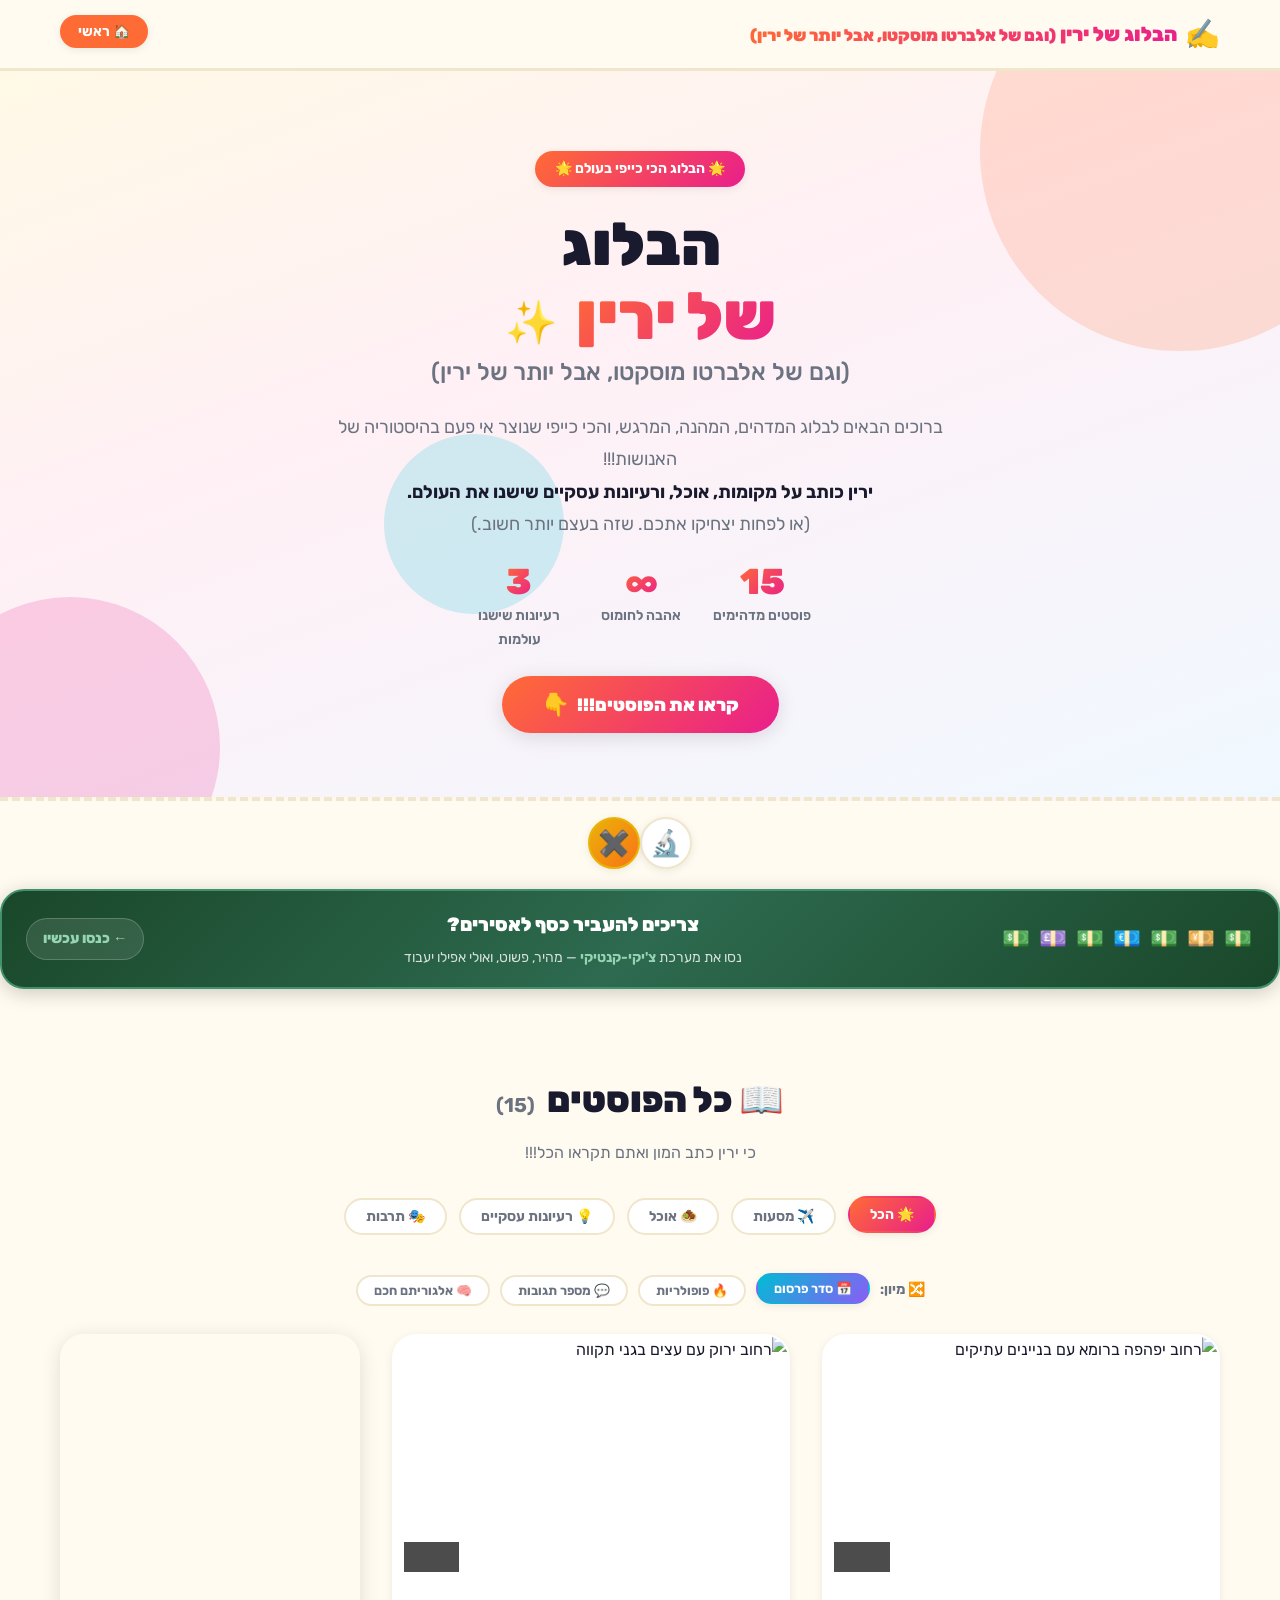
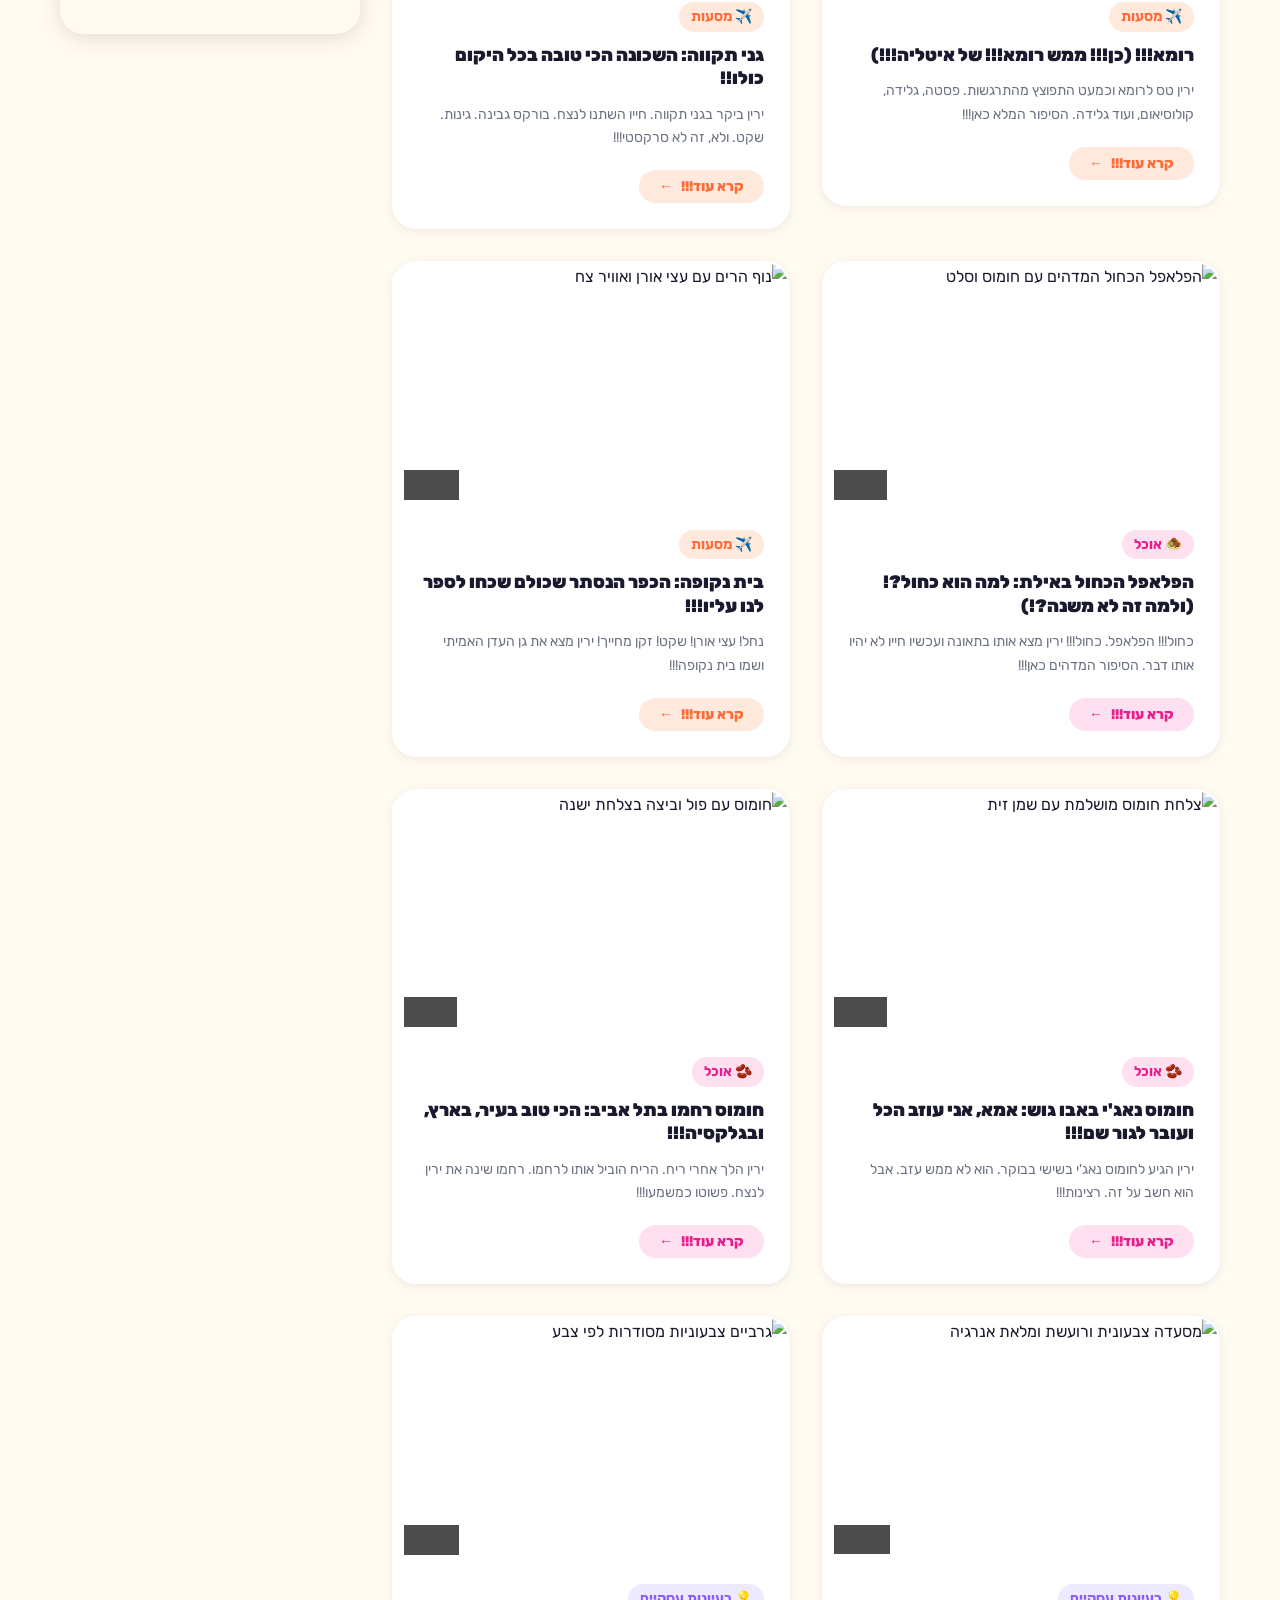
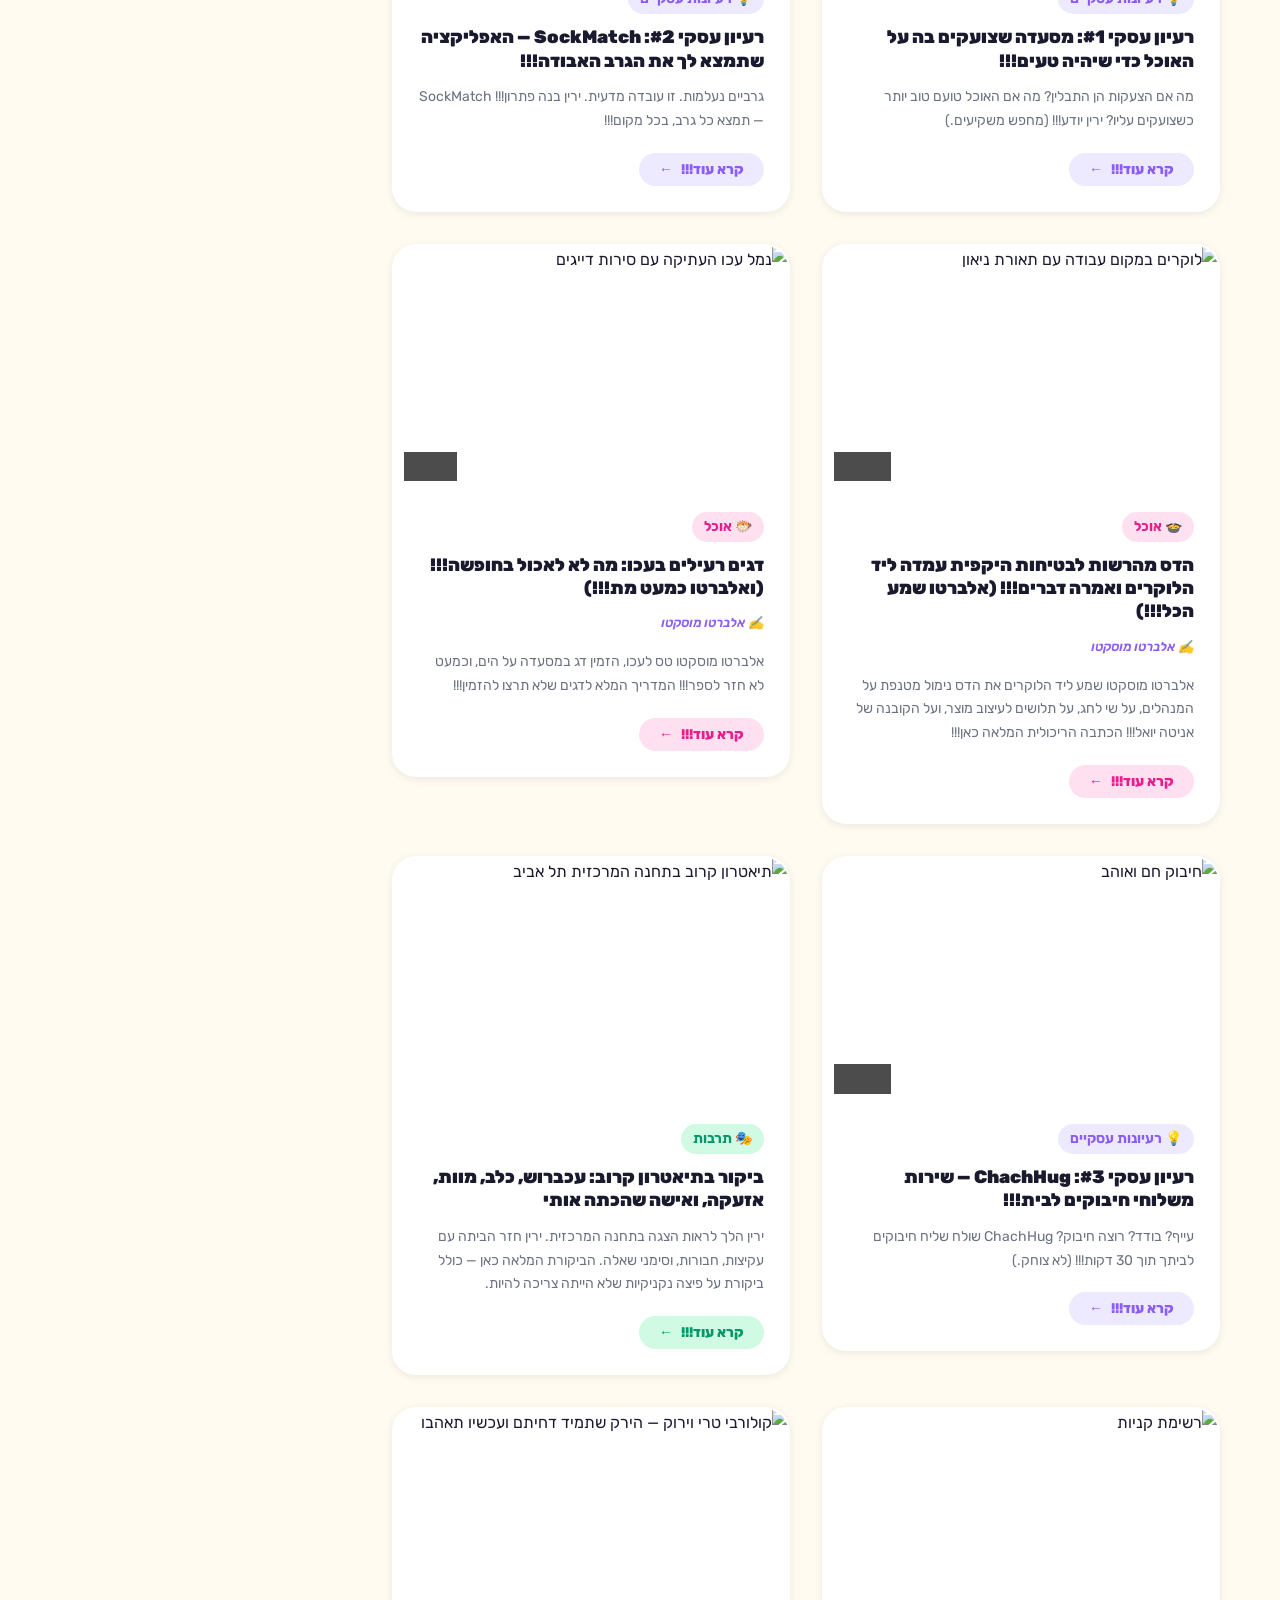
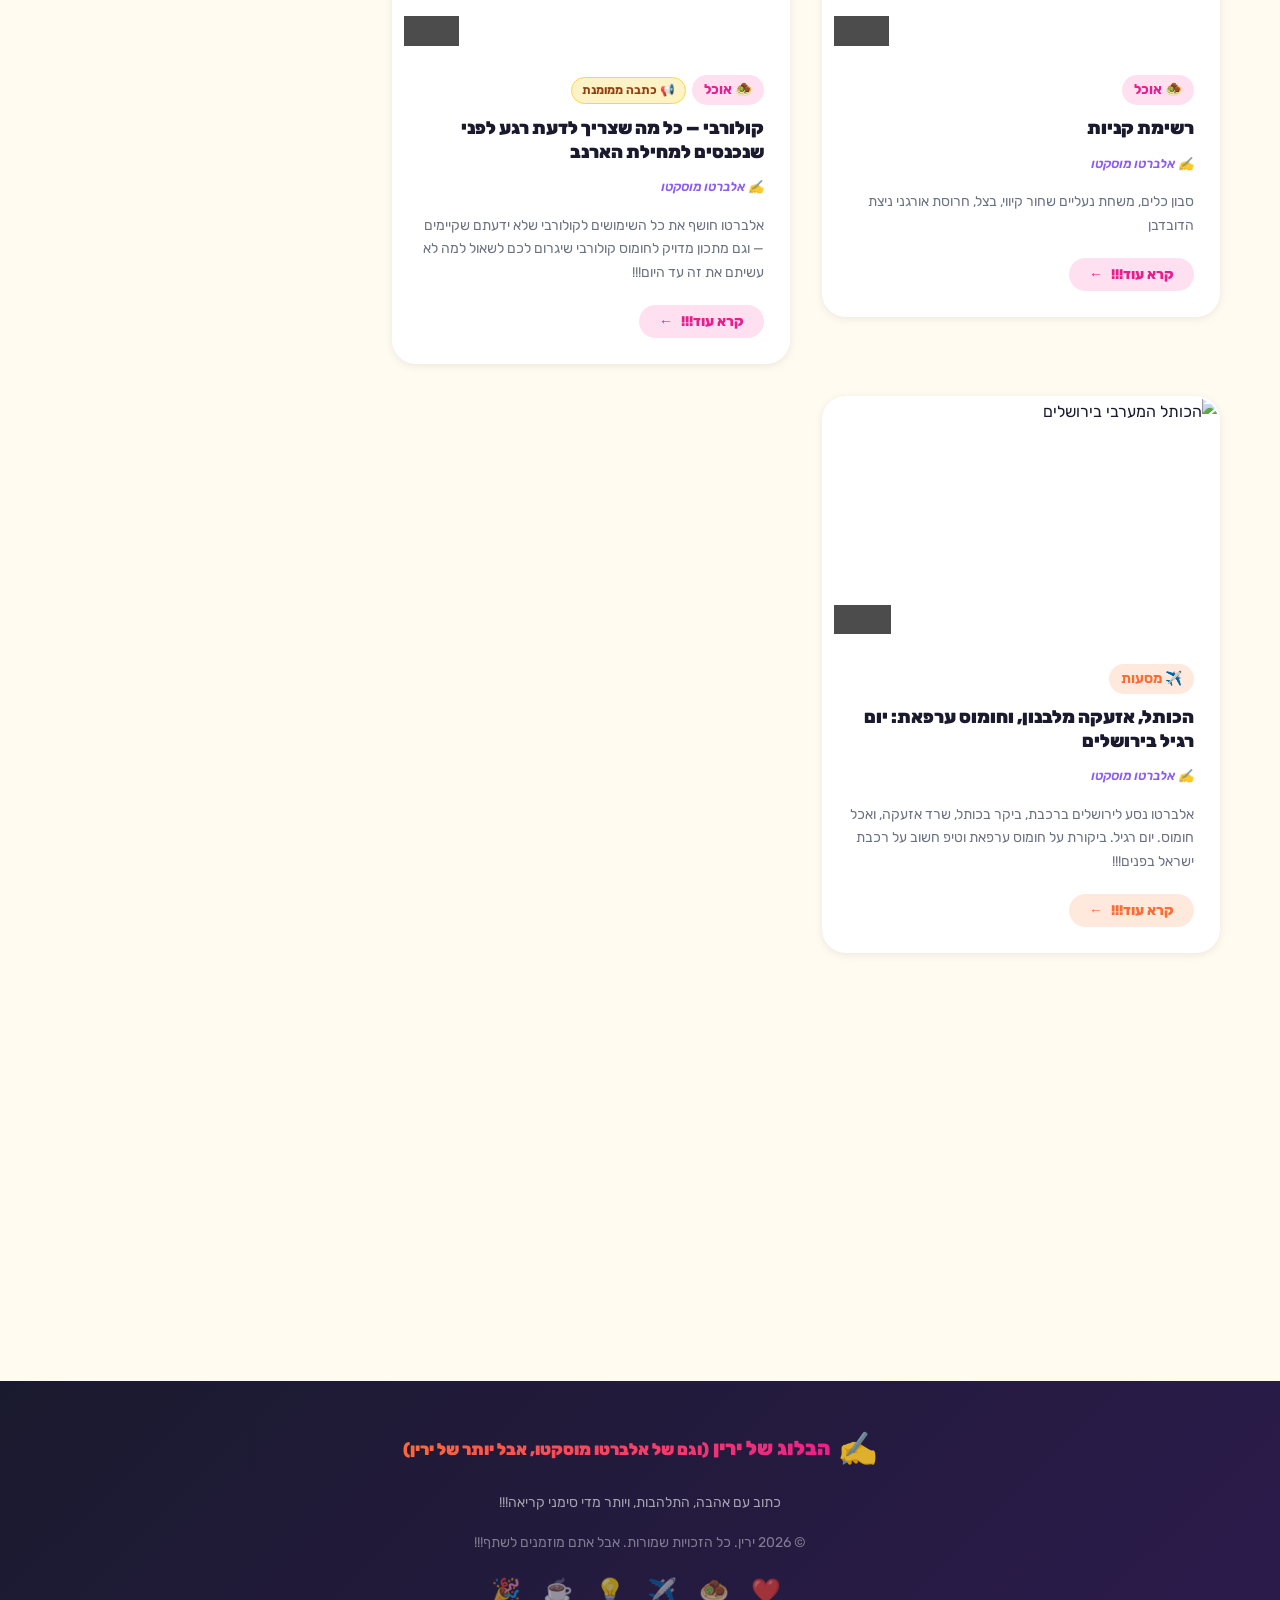
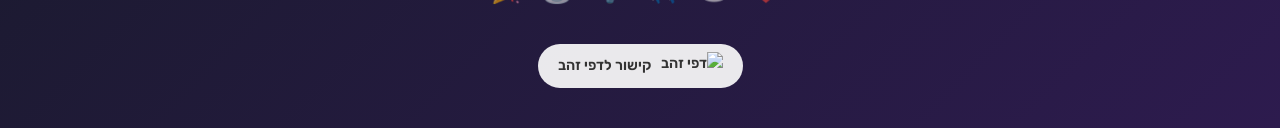
==== index.html @ 0f757f05 "Add צ'יקי-קנטיקי — mock prisoner money transfer system New page at #/chiki-kantiki with 4-step flow:" ====
<!DOCTYPE html>
<html lang="he" dir="rtl">
<head>
  <meta charset="UTF-8" />
  <meta name="viewport" content="width=device-width, initial-scale=1.0" />
  <meta name="description" content="הבלוג של ירין — פוסטים על מקומות, אוכל, ורעיונות עסקיים מדהימים!!!" />
  <title>הבלוג של ירין</title>

  <!-- גופן -->
  <link rel="preconnect" href="https://fonts.googleapis.com" />
  <link rel="preconnect" href="https://fonts.gstatic.com" crossorigin />
  <link href="https://fonts.googleapis.com/css2?family=Rubik:wght@400;500;700;900&display=swap" rel="stylesheet" />

  <!-- עיצוב -->
  <link rel="stylesheet" href="css/style.css?v=12" />
  <link rel="stylesheet" href="css/chiki.css?v=1" />

  <!-- Google Analytics -->
  <script async src="https://www.googletagmanager.com/gtag/js?id=G-EW5L814QD7"></script>
  <script>
    window.dataLayer = window.dataLayer || [];
    function gtag(){dataLayer.push(arguments);}
    gtag('js', new Date());
    gtag('config', 'G-EW5L814QD7');
  </script>

  <!-- אייקון -->
  <link rel="icon" type="image/svg+xml" href="data:image/svg+xml,<svg xmlns='http://www.w3.org/2000/svg' viewBox='0 0 100 100'><text y='.9em' font-size='90'>✍️</text></svg>" />
</head>
<body>

  <!-- ============================================================
       ניווט
       ============================================================ -->
  <nav class="nav" aria-label="ניווט ראשי">
    <div class="nav__inner container">
      <div class="nav__logo" id="nav-logo" role="button" tabindex="0" aria-label="חזרה לדף הבית">
        <span class="nav__logo-emoji" aria-hidden="true">✍️</span>
        <span class="nav__logo-text">הבלוג של ירין <small>(וגם של אלברטו מוסקטו, אבל יותר של ירין)</small></span>
      </div>
      <div class="nav__links">
        <button class="nav__link" id="nav-home" aria-label="דף הבית">🏠 ראשי</button>
      </div>
    </div>
  </nav>

  <!-- ============================================================
       תוכן דינמי — ממולא ע"י app.js
       ============================================================ -->
  <div id="main-content" role="main"></div>

  <!-- ============================================================
       פוטר
       ============================================================ -->
  <footer class="footer" role="contentinfo">
    <div class="footer__inner container">
      <div class="footer__logo">
        <span class="footer__emoji" aria-hidden="true">✍️</span>
        <span class="footer__brand">הבלוג של ירין <small>(וגם של אלברטו מוסקטו, אבל יותר של ירין)</small></span>
      </div>
      <p class="footer__tagline">כתוב עם אהבה, התלהבות, ויותר מדי סימני קריאה!!!</p>
      <p class="footer__copy" id="footer-year"></p>
      <div class="footer__hearts" aria-hidden="true">❤️ 🧆 ✈️ 💡 ☕ 🎉</div>
      <a href="https://www.d.co.il/" target="_blank" rel="noopener" class="footer__dz">
        <img src="https://img.d.co.il/Content/Img/HomePage/Assets/logo.svg" alt="דפי זהב" class="footer__dz-logo" />
        <span>קישור לדפי זהב</span>
      </a>
    </div>
  </footer>

  <!-- ============================================================
       לייטבוקס גלריה
       ============================================================ -->
  <div id="lightbox" class="lightbox" role="dialog" aria-modal="true" aria-label="תמונה מוגדלת">
    <button id="lightbox-close" class="lightbox__close" aria-label="סגור תמונה">✕</button>
    <div id="lightbox-content" class="lightbox__content">
      <img id="lightbox-img" src="" alt="" class="lightbox__img" />
      <p id="lightbox-caption" class="lightbox__caption"></p>
      <div class="lightbox__nav">
        <button id="lightbox-prev" class="lightbox__btn" aria-label="תמונה קודמת">→</button>
        <span id="lightbox-counter" class="lightbox__counter">1 / 1</span>
        <button id="lightbox-next" class="lightbox__btn" aria-label="תמונה הבאה">←</button>
      </div>
    </div>
  </div>

  <!-- ============================================================
       סקריפטים
       ============================================================ -->
  <script src="js/data.js?v=12"></script>
  <script src="js/chiki.js?v=1"></script>
  <script src="js/app.js?v=12"></script>
  <script>
    // שנה נוכחית בפוטר
    document.getElementById('footer-year').textContent =
      '© ' + new Date().getFullYear() + ' ירין. כל הזכויות שמורות. אבל אתם מוזמנים לשתף!!!'
  </script>
</body>
</html>
---- css/style.css ----
/* ============================================================
   הבלוג של ירין — עיצוב מלא
   ============================================================ */

*, *::before, *::after { box-sizing: border-box; margin: 0; padding: 0; }

:root {
  --bg:        #FFFBF0;
  --bg-alt:    #FFF3D6;
  --primary:   #FF6B35;
  --primary-d: #E05520;
  --secondary: #E91E8C;
  --accent:    #00BCD4;
  --purple:    #8B5CF6;
  --text:      #1A1A2E;
  --muted:     #6B7280;
  --white:     #FFFFFF;
  --border:    #F0E6CC;
  --shadow-sm: 0 2px 8px rgba(0,0,0,.08);
  --shadow-md: 0 4px 20px rgba(0,0,0,.12);
  --shadow-lg: 0 8px 40px rgba(0,0,0,.16);
  --shadow-ho: 0 12px 48px rgba(255,107,53,.25);
  --r-sm: 8px; --r-md: 16px; --r-lg: 24px; --r-xl: 32px; --r-full: 9999px;
  --trans: .25s ease;
  --bounce: .35s cubic-bezier(.34,1.56,.64,1);
}

html { direction: rtl; scroll-behavior: smooth; }

body {
  font-family: 'Rubik', Arial, sans-serif;
  background: var(--bg);
  color: var(--text);
  line-height: 1.7;
  font-size: 1rem;
  min-height: 100vh;
  text-align: right;
  -webkit-font-smoothing: antialiased;
}

img { max-width: 100%; height: auto; display: block; }
a   { color: inherit; text-decoration: none; }
button { font-family: inherit; cursor: pointer; border: none; background: none; }

.container { max-width: 1200px; margin: 0 auto; padding: 0 20px; }

/* ============================================================
   אנימציות
   ============================================================ */

@keyframes bounce-in {
  0%   { transform: scale(.8) translateY(20px); opacity: 0; }
  70%  { transform: scale(1.05) translateY(-4px); opacity: 1; }
  100% { transform: scale(1) translateY(0); }
}
@keyframes float {
  0%,100% { transform: translateY(0) rotate(-2deg); }
  50%      { transform: translateY(-10px) rotate(2deg); }
}
@keyframes wiggle {
  0%,100% { transform: rotate(-3deg); }
  50%      { transform: rotate(3deg); }
}
@keyframes pulse-ring {
  0%  { box-shadow: 0 0 0 0 rgba(255,107,53,.5); }
  70% { box-shadow: 0 0 0 15px rgba(255,107,53,0); }
  100%{ box-shadow: 0 0 0 0 rgba(255,107,53,0); }
}
@keyframes slide-up {
  from { transform: translateY(28px); opacity: 0; }
  to   { transform: translateY(0);    opacity: 1; }
}

/* ============================================================
   ניווט
   ============================================================ */

.nav {
  background: rgba(255,251,240,.93);
  backdrop-filter: blur(12px);
  border-bottom: 3px solid var(--border);
  position: sticky;
  top: 0;
  z-index: 100;
  padding: 10px 0;
}
.nav__inner {
  display: flex;
  align-items: center;
  justify-content: space-between;
  gap: 16px;
}
.nav__logo {
  display: flex;
  align-items: center;
  gap: 8px;
  text-decoration: none;
  transition: transform var(--bounce);
}
.nav__logo:hover { transform: scale(1.06) rotate(-1deg); }
.nav__logo-emoji {
  font-size: 1.75rem;
  display: inline-block;
  animation: wiggle 3s infinite;
}
.nav__logo-text {
  font-size: 1.25rem;
  font-weight: 900;
  background: linear-gradient(135deg, var(--primary), var(--secondary));
  -webkit-background-clip: text;
  -webkit-text-fill-color: transparent;
  background-clip: text;
}
.nav__links { display: flex; align-items: center; gap: 10px; }
.nav__link {
  font-size: .875rem;
  font-weight: 700;
  padding: 6px 16px;
  border-radius: var(--r-full);
  border: 2px solid transparent;
  transition: all var(--trans);
  color: var(--text);
  cursor: pointer;
  background: none;
}
.nav__link:hover, .nav__link.active {
  background: var(--primary);
  color: var(--white);
  border-color: var(--primary);
  transform: translateY(-2px);
  box-shadow: var(--shadow-sm);
}

/* ============================================================
   הירו
   ============================================================ */

.hero {
  position: relative;
  overflow: hidden;
  padding: 80px 0 64px;
  background: linear-gradient(160deg, #fff9e6 0%, #fff0f5 40%, #f0f8ff 100%);
  text-align: center;
  border-bottom: 4px dashed var(--border);
}
.hero__bubble {
  position: absolute; border-radius: 50%; opacity: .18; pointer-events: none;
}
.hero__bubble--1 {
  width:400px; height:400px; background: var(--primary);
  top:-120px; right:-100px; animation: float 7s ease-in-out infinite;
}
.hero__bubble--2 {
  width:300px; height:300px; background: var(--secondary);
  bottom:-100px; left:-80px; animation: float 9s ease-in-out infinite reverse;
}
.hero__bubble--3 {
  width:180px; height:180px; background: var(--accent);
  top:50%; left:30%; animation: float 5s ease-in-out infinite;
}
.hero__content {
  position: relative; z-index: 1;
  display: flex; flex-direction: column; align-items: center; gap: 24px;
}
.hero__badge {
  display: inline-block;
  background: linear-gradient(135deg, var(--primary), var(--secondary));
  color: var(--white);
  font-size: .875rem; font-weight: 700;
  padding: 6px 20px; border-radius: var(--r-full);
  box-shadow: var(--shadow-sm);
  animation: bounce-in .6s ease both;
}
.hero__title {
  font-size: clamp(2.25rem, 7vw, 3.75rem);
  font-weight: 900; line-height: 1.15;
  animation: bounce-in .7s ease .1s both;
}
.hero__title-line { display: block; }
.hero__title-accent {
  display: inline-block;
  background: linear-gradient(135deg, var(--primary) 0%, var(--secondary) 100%);
  -webkit-background-clip: text;
  -webkit-text-fill-color: transparent;
  background-clip: text;
  font-size: 1.1em;
}
.hero__title-emoji {
  display: inline-block; font-size: .7em;
  animation: wiggle 2s infinite; vertical-align: middle; margin-right: 8px;
  -webkit-text-fill-color: initial;
}
.hero__title-sub {
  display: block; font-size: .4em; font-weight: 500;
  color: var(--muted); margin-top: 4px;
  -webkit-text-fill-color: initial;
}
.hero__subtitle {
  font-size: 1.125rem; color: var(--muted);
  max-width: 640px; line-height: 1.8;
  animation: bounce-in .7s ease .2s both;
}
.hero__subtitle strong { color: var(--text); }
.hero__stats {
  display: flex; gap: 32px; flex-wrap: wrap; justify-content: center;
  animation: bounce-in .7s ease .3s both;
}
.hero__stat { display: flex; flex-direction: column; align-items: center; gap: 4px; }
.hero__stat-number {
  font-size: 2.25rem; font-weight: 900; line-height: 1;
  background: linear-gradient(135deg, var(--primary), var(--secondary));
  -webkit-background-clip: text;
  -webkit-text-fill-color: transparent;
  background-clip: text;
}
.hero__stat-label {
  font-size: .875rem; font-weight: 600; color: var(--muted);
  text-align: center; max-width: 100px;
}
.hero__cta {
  display: inline-flex; align-items: center; gap: 8px;
  background: linear-gradient(135deg, var(--primary) 0%, var(--secondary) 100%);
  color: var(--white);
  font-size: 1.125rem; font-weight: 900;
  padding: 16px 40px; border-radius: var(--r-full);
  box-shadow: var(--shadow-md);
  transition: all var(--bounce);
  cursor: pointer;
  animation: bounce-in .7s ease .4s both, pulse-ring 2s 1.5s infinite;
  border: none;
}
.hero__cta:hover { transform: translateY(-4px) scale(1.05); box-shadow: var(--shadow-ho); }
.hero__cta-arrow { font-size: 1.2em; animation: float 1.5s ease-in-out infinite; display: inline-block; }

/* ============================================================
   פוסטים – סקשן ופילטרים
   ============================================================ */

.posts-section { padding: 48px 0 64px; }
.posts-section__header { text-align: center; margin-bottom: 32px; }
.posts-section__title {
  font-size: clamp(1.75rem, 4vw, 2.25rem);
  font-weight: 900; color: var(--text);
  display: flex; align-items: baseline;
  justify-content: center; gap: 12px; flex-wrap: wrap;
}
.posts-section__count { font-size: 1.25rem; font-weight: 700; color: var(--muted); }
.posts-section__subtitle { font-size: 1rem; color: var(--muted); margin-top: 8px; }

.filter-bar {
  display: flex; flex-wrap: wrap; gap: 12px;
  justify-content: center; margin-bottom: 40px;
}
.filter-btn {
  font-size: .875rem; font-weight: 700;
  padding: 8px 20px; border-radius: var(--r-full);
  border: 2px solid var(--border); background: var(--white);
  color: var(--muted); cursor: pointer; transition: all var(--bounce);
}
.filter-btn:hover { border-color: var(--primary); color: var(--primary); transform: translateY(-2px); }
.filter-btn.active {
  background: linear-gradient(135deg, var(--primary), var(--secondary));
  color: var(--white) !important; border-color: transparent !important;
  box-shadow: var(--shadow-sm); transform: translateY(-2px);
}

/* ============================================================
   גריד
   ============================================================ */

.posts-grid {
  display: grid;
  grid-template-columns: repeat(auto-fill, minmax(320px, 1fr));
  gap: 32px; align-items: start;
}
.posts-grid__item { animation: slide-up .5s ease both; }

/* ============================================================
   כרטיס פוסט
   ============================================================ */

.post-card {
  background: var(--white); border-radius: var(--r-lg);
  box-shadow: var(--shadow-sm); overflow: hidden;
  display: flex; flex-direction: column;
  transition: all var(--bounce);
  border: 2px solid transparent;
}
.post-card:hover { transform: translateY(-8px) rotate(.3deg); box-shadow: var(--shadow-ho); }
.post-card--travel:hover   { border-color: var(--primary); }
.post-card--food:hover     { border-color: var(--secondary); }
.post-card--business:hover { border-color: var(--purple); }

.post-card__image-wrap {
  position: relative; overflow: hidden; aspect-ratio: 16/10; cursor: pointer;
}
.post-card__image {
  width: 100%; height: 100%; object-fit: cover; transition: transform .5s ease;
}
.post-card:hover .post-card__image { transform: scale(1.08); }
.post-card__image-overlay {
  position: absolute; inset: 0;
  background: linear-gradient(to bottom, transparent 50%, rgba(0,0,0,.3) 100%);
  opacity: 0; transition: opacity var(--trans);
}
.post-card:hover .post-card__image-overlay { opacity: 1; }

.post-card__comments-badge {
  position: absolute; bottom: 10px; left: 10px;
  background: rgba(0,0,0,.7); color: #fff; padding: 4px 10px;
  border-radius: var(--r-full); font-size: .8rem; font-weight: 600;
  backdrop-filter: blur(4px); z-index: 2;
}

.post-card__body {
  padding: 20px 24px 24px;
  display: flex; flex-direction: column; gap: 12px; flex: 1;
}
.post-card__category {
  font-size: .875rem; font-weight: 700;
  padding: 3px 12px; border-radius: var(--r-full); display: inline-block;
}
.cat--travel   { background: #FFE8DC; color: var(--primary); }
.cat--food     { background: #FFE0F0; color: var(--secondary); }
.cat--business { background: #EDE9FE; color: var(--purple); }
.cat--culture  { background: #D1FAE5; color: #059669; }

.tag--sponsored {
  font-size: .75rem; font-weight: 700;
  padding: 2px 10px; border-radius: var(--r-full); display: inline-block;
  background: #FEF3C7; color: #92400E;
  margin-right: 6px; border: 1px solid #FCD34D;
}
.post-header__tag { display: inline-block; margin-bottom: 8px; }

.post-card--culture:hover { border-color: #059669; }
.post-card--culture .post-card__title:hover { color: #059669; }
.post-card--culture .post-card__btn { background: #D1FAE5; color: #059669; }
.post-card--culture .post-card__btn:hover { background: #059669; color: #fff; }
.related-card--culture:hover { border-color: #059669; }
.post-header--culture { background: linear-gradient(135deg, #ecfdf5, #f0fdf4); }

.post-card__title {
  font-size: 1.125rem; font-weight: 900; line-height: 1.3;
  cursor: pointer; transition: color var(--trans);
}
.post-card--travel .post-card__title:hover   { color: var(--primary); }
.post-card--food .post-card__title:hover     { color: var(--secondary); }
.post-card--business .post-card__title:hover { color: var(--purple); }

.post-card__author {
  font-size: .8rem; color: var(--purple); font-weight: 600; font-style: italic;
  margin-bottom: 4px;
}
.post-card__teaser {
  font-size: .875rem; color: var(--muted); line-height: 1.7; flex: 1;
  display: -webkit-box; -webkit-line-clamp: 3;
  -webkit-box-orient: vertical; overflow: hidden;
}
.post-card__btn {
  display: inline-flex; align-items: center; gap: 8px;
  font-size: .875rem; font-weight: 800;
  padding: 8px 20px; border-radius: var(--r-full);
  transition: all var(--bounce);
  align-self: flex-start; margin-top: 8px; cursor: pointer; border: none;
}
.btn--travel   { background: #FFE8DC; color: var(--primary); }
.btn--food     { background: #FFE0F0; color: var(--secondary); }
.btn--business { background: #EDE9FE; color: var(--purple); }
.post-card__btn:hover { transform: translateX(-4px); }
.post-card--travel .post-card__btn:hover   { background: var(--primary);   color: #fff; }
.post-card--food .post-card__btn:hover     { background: var(--secondary); color: #fff; }
.post-card--business .post-card__btn:hover { background: var(--purple);    color: #fff; }
.post-card__btn-arrow { transition: transform var(--trans); }
.post-card__btn:hover .post-card__btn-arrow { transform: translateX(-4px); }

/* ============================================================
   דף פוסט
   ============================================================ */

.post-header {
  padding: 40px 0 32px; text-align: right;
  position: relative; overflow: hidden;
}
.post-header--travel   { background: linear-gradient(135deg,#fff6f0,#fff0f5); }
.post-header--food     { background: linear-gradient(135deg,#fff0f5,#fdf0ff); }
.post-header--business { background: linear-gradient(135deg,#f5f0ff,#f0f5ff); }
.post-header::after {
  content: ''; position: absolute; bottom: 0; right: 0; left: 0; height: 4px;
  background: linear-gradient(90deg, var(--primary), var(--secondary), var(--accent));
}
.post-back-btn {
  display: inline-flex; align-items: center; gap: 8px;
  font-size: .875rem; font-weight: 700;
  color: var(--muted); cursor: pointer;
  padding: 6px 16px; border-radius: var(--r-full);
  border: 2px solid var(--border); background: rgba(255,255,255,.7);
  transition: all var(--trans); margin-bottom: 24px;
}
.post-back-btn:hover {
  background: var(--primary); color: white;
  border-color: var(--primary); transform: translateX(4px);
}
.post-header__category {
  display: inline-block; font-size: .875rem; font-weight: 700;
  padding: 4px 16px; border-radius: var(--r-full); margin-bottom: 16px;
}
.post-header__author {
  display: inline-block; font-size: .95rem; font-weight: 600; font-style: italic;
  color: rgba(255,255,255,.85); margin-right: 12px;
}
.post-header__title {
  font-size: clamp(1.75rem, 4vw, 3rem);
  font-weight: 900; line-height: 1.2; margin-bottom: 16px; max-width: 800px;
}
.post-header__teaser {
  font-size: 1.125rem; color: var(--muted); max-width: 680px; line-height: 1.7; font-weight: 500;
}

.post-featured-img {
  padding: 32px 0;
}
.post-featured-img figure {
  margin: 0; border-radius: var(--r-lg); overflow: hidden; box-shadow: var(--shadow-lg);
}
.post-featured-img img {
  width: 100%; max-height: 520px; object-fit: cover;
}
.post-featured-img figcaption {
  background: rgba(0,0,0,.65); color: rgba(255,255,255,.85);
  font-size: .875rem; padding: 10px 20px; text-align: center;
}

.post-content { padding: 32px 0 48px; }
.post-content__body {
  max-width: 760px; display: flex; flex-direction: column; gap: 20px;
}
.post-content__para {
  font-size: 1.125rem; line-height: 1.9; color: var(--text);
  background: var(--white); border-radius: var(--r-md);
  padding: 20px 24px; box-shadow: var(--shadow-sm);
  border-right: 4px solid transparent; transition: border-color var(--trans);
}
.post-content__para:hover { border-right-color: var(--primary); }
.post-content__para:nth-child(even) { background: var(--bg-alt); }

.post-nav {
  margin-top: 48px; padding-top: 32px;
  border-top: 3px dashed var(--border);
  display: flex; align-items: center; justify-content: center;
}
.post-nav__btn {
  display: inline-flex; align-items: center; gap: 12px;
  background: linear-gradient(135deg, var(--primary), var(--secondary));
  color: white; font-size: 1rem; font-weight: 800;
  padding: 16px 32px; border-radius: var(--r-full);
  box-shadow: var(--shadow-md); transition: all var(--bounce);
  cursor: pointer; border: none;
}
.post-nav__btn:hover { transform: translateY(-3px) scale(1.05); box-shadow: var(--shadow-ho); }

/* ============================================================
   גלריה
   ============================================================ */

.gallery { margin-top: 40px; }
.gallery__title { font-size: 1.5rem; font-weight: 900; margin-bottom: 20px; }
.gallery__grid {
  display: grid;
  grid-template-columns: repeat(auto-fit, minmax(220px,1fr));
  gap: 16px;
}
.gallery__item {
  position: relative; border-radius: var(--r-md); overflow: hidden;
  aspect-ratio: 4/3; cursor: pointer; border: none; padding: 0;
  background: #f0e6cc; transition: transform var(--bounce);
}
.gallery__item:hover { transform: scale(1.03); }
.gallery__img { width:100%; height:100%; object-fit:cover; transition: transform .4s ease; }
.gallery__item:hover .gallery__img { transform: scale(1.06); }
.gallery__overlay {
  position: absolute; inset: 0; background: rgba(0,0,0,.35);
  display: flex; align-items: center; justify-content: center;
  opacity: 0; transition: opacity var(--trans); font-size: 2rem;
}
.gallery__item:hover .gallery__overlay { opacity: 1; }

/* לייטבוקס */
.lightbox {
  position: fixed; inset: 0; background: rgba(0,0,0,.88);
  z-index: 1000; display: none;
  align-items: center; justify-content: center; padding: 20px;
}
.lightbox.open { display: flex; animation: bounce-in .25s ease both; }
.lightbox__close {
  position: fixed; top: 20px; left: 20px;
  background: rgba(255,255,255,.15); color: white;
  border: none; border-radius: 50%; width: 44px; height: 44px;
  font-size: 1.2rem; cursor: pointer; display: flex;
  align-items: center; justify-content: center; transition: background var(--trans);
  z-index: 1001;
}
.lightbox__close:hover { background: rgba(255,255,255,.3); }
.lightbox__content {
  max-width: 900px; width: 100%; display: flex;
  flex-direction: column; align-items: center; gap: 16px;
}
.lightbox__img {
  max-height: 70vh; width: auto; max-width: 100%;
  border-radius: var(--r-md); box-shadow: var(--shadow-lg);
}
.lightbox__caption { color: rgba(255,255,255,.85); font-size: .875rem; text-align: center; }
.lightbox__nav {
  display: flex; align-items: center; gap: 24px;
}
.lightbox__btn {
  background: rgba(255,255,255,.15); color: white; border: none;
  border-radius: var(--r-full); width: 44px; height: 44px; font-size: 1.2rem;
  cursor: pointer; display: flex; align-items: center; justify-content: center;
  transition: background var(--trans);
}
.lightbox__btn:hover { background: rgba(255,255,255,.3); }
.lightbox__counter { color: rgba(255,255,255,.7); font-size: .875rem; font-weight: 600; min-width: 60px; text-align: center; }

/* ============================================================
   פוסטים קשורים
   ============================================================ */

.related-posts {
  background: var(--bg-alt); padding: 48px 0;
  border-top: 3px dashed var(--border);
}
.related-posts__title { font-size: 1.875rem; font-weight: 900; margin-bottom: 32px; }
.related-posts__grid {
  display: grid; grid-template-columns: repeat(auto-fill, minmax(260px,1fr)); gap: 20px;
}
.related-card {
  display: flex; flex-direction: column; background: var(--white);
  border-radius: var(--r-md); overflow: hidden;
  box-shadow: var(--shadow-sm); transition: all var(--bounce);
  border: 2px solid transparent; cursor: pointer;
}
.related-card:hover { transform: translateY(-6px); }
.related-card--travel:hover   { border-color: var(--primary); }
.related-card--food:hover     { border-color: var(--secondary); }
.related-card--business:hover { border-color: var(--purple); }
.related-card__img-wrap { aspect-ratio: 16/9; overflow: hidden; }
.related-card__img { width:100%; height:100%; object-fit:cover; transition: transform .4s ease; }
.related-card:hover .related-card__img { transform: scale(1.07); }
.related-card__body { padding: 16px 20px; display: flex; flex-direction: column; gap: 8px; }
.related-card__category { font-size: .75rem; font-weight: 700; color: var(--muted); }
.related-card__title {
  font-size: 1rem; font-weight: 800; line-height: 1.3;
  display: -webkit-box; -webkit-line-clamp: 2; -webkit-box-orient: vertical; overflow: hidden;
}

/* ============================================================
   פוטר
   ============================================================ */

.footer {
  background: linear-gradient(135deg, var(--text) 0%, #2d1b4e 100%);
  color: rgba(255,255,255,.85); padding: 40px 0; margin-top: 64px; text-align: center;
}
.footer__inner {
  display: flex; flex-direction: column; align-items: center; gap: 16px;
}
.footer__logo { display: flex; align-items: center; gap: 8px; }
.footer__emoji { font-size: 2rem; animation: wiggle 3s infinite; display: inline-block; }
.footer__brand {
  font-size: 1.25rem; font-weight: 900;
  background: linear-gradient(135deg, var(--primary), var(--secondary));
  -webkit-background-clip: text; -webkit-text-fill-color: transparent; background-clip: text;
}
.footer__tagline { font-size: .875rem; opacity: .7; max-width: 360px; }
.footer__copy   { font-size: .875rem; opacity: .5; }
.footer__hearts { font-size: 1.5rem; letter-spacing: 8px; opacity: .7; }
.footer__dz {
  display: inline-flex; align-items: center; gap: 10px;
  margin-top: 16px; padding: 8px 20px; border-radius: var(--r-full);
  background: rgba(255,255,255,.9); color: #333; text-decoration: none;
  font-size: .9rem; font-weight: 600; transition: var(--trans);
}
.footer__dz:hover { background: rgba(255,255,255,.2); }
.footer__dz-logo { height: 28px; }

/* ============================================================
   ריספונסיב
   ============================================================ */

/* Tablet — 2 עמודות */
@media (max-width: 900px) {
  .hero { padding: 56px 0 44px; }
  .post-content__para { font-size: 1rem; padding: 16px 18px; }
}

/* Mobile — עמודה אחת */
@media (max-width: 600px) {
  .posts-grid { grid-template-columns: 1fr; gap: 20px; }
  .related-posts__grid { grid-template-columns: 1fr; }
  .hero { padding: 44px 0 36px; }
  .hero__stats { gap: 16px; }
  .hero__stat-number { font-size: 2rem; }
  .hero__stat-label { font-size: .75rem; }
  .post-header { padding: 28px 0 24px; }
  .post-header__teaser { font-size: 1rem; }
  .post-content__para { font-size: 1rem; padding: 14px 16px; }
  .gallery__grid { grid-template-columns: repeat(auto-fit, minmax(140px, 1fr)); gap: 10px; }
  .sci-calc__buttons { grid-template-columns: repeat(4, 1fr); }
  .mult-table__grid { font-size: .7rem; }
  .mult-table__grid th, .mult-table__grid td { width: 32px; height: 30px; }
  .mult-table__title { font-size: 1.4rem; }
  .comment { padding: 12px 14px; }
  .comment--reply { margin-right: 12px !important; }
}

/* ---- באנרי וידאו ---- */
.video-banner {
  position: relative; overflow: hidden; cursor: pointer;
}
.video-banner__video {
  width: 100%; height: 100%; display: block;
  object-fit: cover;
}

/* באנר הירו רחב */
.video-banner--hero {
  max-height: 600px;
}
.video-banner--hero .video-banner__video {
  object-fit: contain; background: #000;
}

/* באנר ריבועי — סיידבר ליד הפוסטים */
.video-banner--square {
  width: 300px; min-width: 300px;
  border-radius: var(--r-lg); overflow: hidden;
  box-shadow: var(--shadow-md);
  align-self: flex-start; position: sticky; top: 80px;
}
.video-banner--square .video-banner__video {
  aspect-ratio: 1/1; object-fit: cover;
}

/* באנר סטריפ */
.video-banner--strip {
  max-height: 300px;
}

/* layout פוסטים + סיידבר */
.posts-layout {
  display: flex; gap: 32px; align-items: flex-start;
}
.posts-layout > .posts-grid { flex: 1; min-width: 0; }

@media (max-width: 900px) {
  .posts-layout { flex-direction: column; }
  .video-banner--square {
    width: 100%; min-width: auto;
    max-height: 400px; position: static;
  }
  .video-banner--square .video-banner__video {
    aspect-ratio: auto; max-height: 400px;
  }
}

/* ---- כפתור מחשבון מדעי ---- */
.sci-calc-toggle-wrap {
  display: flex; justify-content: center; padding: 16px 0;
  background: var(--bg);
}
.sci-calc-toggle {
  font-size: 1.6rem; width: 52px; height: 52px; border-radius: 50%;
  border: 2px solid var(--border); background: var(--white);
  cursor: pointer; transition: var(--bounce);
  box-shadow: var(--shadow-sm);
  display: flex; align-items: center; justify-content: center;
}
.sci-calc-toggle:hover {
  transform: scale(1.15) rotate(10deg);
  box-shadow: var(--shadow-md); border-color: var(--accent);
}

/* ---- קונפטי ---- */
.confetti-container {
  position: absolute; top: 0; left: 0; width: 100%; height: 100%;
  pointer-events: none; overflow: hidden; z-index: 10;
}
.confetti-piece {
  position: absolute; top: -20px;
  animation: confetti-fall linear forwards;
  opacity: 0.9;
}
@keyframes confetti-fall {
  0% { transform: translateY(0) rotate(0deg) scale(1); opacity: 1; }
  50% { opacity: 1; }
  100% { transform: translateY(calc(100vh)) rotate(720deg) scale(0.3); opacity: 0; }
}

/* ---- מחשבון מדעי ---- */
.sci-calc {
  position: relative;
  padding: 48px 0; text-align: center;
  background: linear-gradient(135deg, #1a1a2e 0%, #16213e 50%, #0f3460 100%);
  transition: max-height .5s ease, opacity .4s ease, padding .4s ease;
  overflow: hidden;
}
.sci-calc--hidden {
  max-height: 0; opacity: 0; padding: 0; pointer-events: none;
}
.sci-calc__title {
  font-size: 2rem; font-weight: 900; color: #00d4aa; margin-bottom: 8px;
}
.sci-calc__subtitle {
  font-size: 1rem; color: rgba(255,255,255,.7); margin-bottom: 24px;
}
.sci-calc__box {
  max-width: 420px; margin: 0 auto;
  background: #0a0a1a; border-radius: var(--r-lg); padding: 20px;
  box-shadow: 0 8px 32px rgba(0,212,170,.2), inset 0 1px 0 rgba(255,255,255,.05);
}
.sci-calc__display {
  background: #0d1117; color: #00ff88; font-size: 1.75rem; font-weight: 700;
  font-family: 'Courier New', monospace; text-align: left; direction: ltr;
  padding: 16px 20px; border-radius: var(--r-md); margin-bottom: 16px;
  min-height: 60px; display: flex; align-items: center;
  border: 1px solid rgba(0,212,170,.3); word-break: break-all;
  overflow-x: auto;
}
.sci-calc__buttons {
  display: grid; grid-template-columns: repeat(4, 1fr); gap: 8px;
}
.sci-calc__btn {
  padding: 14px 8px; font-size: 1.1rem; font-weight: 700;
  border-radius: var(--r-sm); border: 1px solid rgba(255,255,255,.1);
  background: #1a1a2e; color: #fff; cursor: pointer;
  transition: var(--trans);
}
.sci-calc__btn:hover { background: #2a2a4e; transform: scale(1.05); }
.sci-calc__btn--op {
  background: #e91e8c; color: #fff;
}
.sci-calc__btn--op:hover { background: #ff3da5; }
.sci-calc__btn--func {
  background: #16213e; color: #00d4aa; font-size: .9rem;
}
.sci-calc__btn--func:hover { background: #1a3a5c; }
.sci-calc__btn--clear {
  background: #ff4444; color: #fff;
}
.sci-calc__btn--clear:hover { background: #ff6666; }
.sci-calc__btn--eq {
  background: linear-gradient(135deg, #00d4aa, #00bcd4); color: #0a0a1a; font-size: 1.3rem;
}
.sci-calc__btn--eq:hover { background: linear-gradient(135deg, #00ffcc, #00ddf0); }

/* ============================================================
   מיון פוסטים
   ============================================================ */

.sort-bar {
  display: flex; flex-wrap: wrap; gap: 10px;
  justify-content: center; align-items: center;
  margin-bottom: 28px;
}
.sort-bar__label {
  font-size: .875rem; font-weight: 700; color: var(--muted);
}
.sort-btn {
  font-size: .8rem; font-weight: 700;
  padding: 6px 16px; border-radius: var(--r-full);
  border: 2px solid var(--border); background: var(--white);
  color: var(--muted); cursor: pointer; transition: all var(--bounce);
}
.sort-btn:hover { border-color: var(--accent); color: var(--accent); transform: translateY(-2px); }
.sort-btn.active {
  background: linear-gradient(135deg, var(--accent), var(--purple));
  color: var(--white) !important; border-color: transparent !important;
  box-shadow: var(--shadow-sm); transform: translateY(-2px);
}

/* ============================================================
   תגובות
   ============================================================ */

.comments-section {
  padding: 48px 0 64px;
  background: var(--bg-alt);
  border-top: 3px dashed var(--border);
}
.comments-section__title {
  font-size: 1.75rem; font-weight: 900; margin-bottom: 24px;
}
.comment-form {
  display: flex; flex-direction: column; gap: 12px;
  background: var(--white); padding: 20px; border-radius: var(--r-md);
  box-shadow: var(--shadow-sm); margin-bottom: 24px;
}
.comment-form--reply {
  margin-top: 12px; margin-bottom: 0;
  background: var(--bg); border: 1px solid var(--border);
}
.comment-form__input {
  font-family: inherit; font-size: .9rem; padding: 10px 14px;
  border: 2px solid var(--border); border-radius: var(--r-sm);
  background: var(--bg); color: var(--text); transition: border-color var(--trans);
}
.comment-form__input:focus { border-color: var(--primary); outline: none; }
.comment-form__textarea {
  font-family: inherit; font-size: .9rem; padding: 10px 14px;
  border: 2px solid var(--border); border-radius: var(--r-sm);
  background: var(--bg); color: var(--text); resize: vertical;
  min-height: 60px; transition: border-color var(--trans);
}
.comment-form__textarea:focus { border-color: var(--primary); outline: none; }
.comment-form__btn {
  align-self: flex-start;
  background: linear-gradient(135deg, var(--primary), var(--secondary));
  color: var(--white); font-size: .9rem; font-weight: 800;
  padding: 10px 24px; border-radius: var(--r-full);
  border: none; cursor: pointer; transition: all var(--bounce);
}
.comment-form__btn:hover { transform: translateY(-2px) scale(1.03); box-shadow: var(--shadow-md); }
.comment-form__btn--reply { font-size: .8rem; padding: 8px 18px; }

.comments-list { display: flex; flex-direction: column; gap: 16px; }
.comments-empty { text-align: center; color: var(--muted); font-size: 1rem; padding: 24px 0; }

.comment {
  background: var(--white); border-radius: var(--r-md);
  padding: 16px 20px; box-shadow: var(--shadow-sm);
  border-right: 3px solid var(--primary);
  animation: slide-up .3s ease both;
}
.comment--reply {
  border-right-color: var(--accent);
  background: #fafaf5;
}
.comment__header {
  display: flex; align-items: center; gap: 12px; margin-bottom: 8px;
}
.comment__author {
  font-size: .9rem; font-weight: 800; color: var(--primary);
}
.comment__date {
  font-size: .75rem; color: var(--muted);
}
.comment__text {
  font-size: .95rem; line-height: 1.7; color: var(--text); margin-bottom: 10px;
}
.comment__actions {
  display: flex; gap: 12px; align-items: center;
}
.comment__vote {
  display: inline-flex; align-items: center; gap: 4px;
  font-size: .8rem; padding: 4px 10px; border-radius: var(--r-full);
  border: 1px solid var(--border); background: var(--bg);
  cursor: pointer; transition: all var(--trans); color: var(--muted);
}
.comment__vote:hover { background: var(--white); border-color: var(--primary); }
.comment__vote--up:hover { color: #10B981; border-color: #10B981; }
.comment__vote--down:hover { color: #EF4444; border-color: #EF4444; }
.comment__reply-btn {
  font-size: .8rem; color: var(--accent); font-weight: 700;
  cursor: pointer; background: none; border: none;
  transition: color var(--trans);
}
.comment__reply-btn:hover { color: var(--primary); }
.reply-form-slot { margin-top: 8px; }

/* ============================================================
   לוח הכפל
   ============================================================ */

.mult-table {
  position: relative; padding: 48px 0; text-align: center;
  background: linear-gradient(160deg, #fff9e6 0%, #f0f8ff 50%, #fff0f5 100%);
  transition: max-height .5s ease, opacity .4s ease, padding .4s ease;
  overflow: hidden;
  border-bottom: 4px dashed var(--border);
}
.mult-table--hidden {
  max-height: 0; opacity: 0; padding: 0; pointer-events: none;
}
.mult-table__title {
  font-size: 2rem; font-weight: 900; margin-bottom: 24px;
  background: linear-gradient(135deg, var(--primary), var(--purple));
  -webkit-background-clip: text; -webkit-text-fill-color: transparent; background-clip: text;
}
.mult-table__grid {
  margin: 0 auto; border-collapse: collapse; border-radius: var(--r-md);
  overflow: hidden; box-shadow: var(--shadow-md);
  font-size: 1rem; font-weight: 700;
}
.mult-table__grid th, .mult-table__grid td {
  width: 48px; height: 44px; text-align: center; vertical-align: middle;
  border: 1px solid rgba(0,0,0,.08);
}
.mult-table__corner {
  background: linear-gradient(135deg, var(--primary), var(--secondary));
  color: white; font-size: 1.2rem;
}
.mult-table__head {
  color: white; font-size: 1.1rem; font-weight: 900;
}
.mult-table__row-head {
  color: white; font-size: 1.1rem; font-weight: 900;
}
.mult-table__cell {
  font-weight: 800; font-size: .95rem;
  transition: transform .2s ease, box-shadow .2s ease;
}
.mult-table__cell:hover {
  transform: scale(1.3); z-index: 2; position: relative;
  box-shadow: 0 4px 16px rgba(0,0,0,.2);
  border-radius: 4px;
}
.mult-table__cell--link { cursor: pointer; }
.mult-table__cell--link:hover {
  transform: scale(1.4);
  box-shadow: 0 4px 20px rgba(0,0,0,.3);
  outline: 2px dashed currentColor; outline-offset: 2px;
}
.mult-table-toggle {
  background: linear-gradient(135deg, #EAB308, #F97316) !important;
  color: white; border-color: #EAB308 !important;
}
.mult-table-toggle:hover {
  border-color: #F97316 !important;
}

/* ============================================================
   חנות קולורבי
   ============================================================ */
.shop { padding: 100px 0 60px; min-height: 80vh; }
.shop__back {
  display: inline-block; margin-bottom: 24px; padding: 8px 20px;
  background: var(--bg-alt); border-radius: var(--r-full); font-weight: 500;
  color: var(--text); transition: var(--trans); border: 2px solid var(--border);
}
.shop__back:hover { background: var(--primary); color: var(--white); }

.shop__product {
  display: flex; gap: 40px; align-items: flex-start;
  background: var(--white); border-radius: var(--r-lg); padding: 32px;
  box-shadow: var(--shadow-md);
}
.shop__img-wrap { flex: 0 0 340px; border-radius: var(--r-md); overflow: hidden; }
.shop__img { width: 100%; border-radius: var(--r-md); }
.shop__details { flex: 1; }
.shop__badge {
  display: inline-block; background: linear-gradient(135deg, #22C55E, #16A34A);
  color: white; padding: 4px 16px; border-radius: var(--r-full); font-size: .85rem;
  font-weight: 700; margin-bottom: 12px;
}
.shop__title { font-size: 2rem; font-weight: 900; margin-bottom: 12px; }
.shop__desc { color: var(--muted); margin-bottom: 20px; line-height: 1.8; }
.shop__price {
  font-size: 2.2rem; font-weight: 900; color: var(--primary); margin-bottom: 20px;
}
.shop__price small { font-size: 1rem; color: var(--muted); font-weight: 400; }
.shop__qty-row {
  display: flex; align-items: center; gap: 12px; margin-bottom: 16px;
}
.shop__qty-label { font-weight: 600; }
.shop__qty-btn {
  width: 36px; height: 36px; border-radius: 50%; background: var(--bg-alt);
  border: 2px solid var(--border); font-size: 1.2rem; font-weight: 700;
  display: flex; align-items: center; justify-content: center; transition: var(--trans);
}
.shop__qty-btn:hover { background: var(--primary); color: white; border-color: var(--primary); }
.shop__qty-val {
  font-size: 1.3rem; font-weight: 700; min-width: 40px; text-align: center;
}
.shop__total { font-size: 1.1rem; margin-bottom: 24px; color: var(--muted); }
.shop__total strong { color: var(--text); font-size: 1.3rem; }

.shop__add-btn {
  display: block; width: 100%; padding: 16px; font-size: 1.15rem; font-weight: 700;
  background: linear-gradient(135deg, var(--primary), var(--primary-d));
  color: white; border: none; border-radius: var(--r-md); cursor: pointer;
  transition: var(--trans); box-shadow: 0 4px 16px rgba(255,107,53,.3);
}
.shop__add-btn:hover { transform: translateY(-2px); box-shadow: 0 6px 24px rgba(255,107,53,.4); }
.shop__add-btn:disabled { opacity: .6; transform: none; cursor: wait; }
.shop__link-btn {
  display: block; width: 100%; padding: 12px; text-align: center; margin-top: 12px;
  color: var(--muted); font-weight: 500; transition: var(--trans);
}
.shop__link-btn:hover { color: var(--primary); }

/* Cart */
.shop__cart, .shop__checkout {
  max-width: 560px; margin: 0 auto; background: var(--white);
  border-radius: var(--r-lg); padding: 32px; box-shadow: var(--shadow-md);
}
.shop__step-title { font-size: 1.5rem; font-weight: 900; margin-bottom: 24px; text-align: center; }
.shop__cart-item {
  display: flex; gap: 16px; align-items: center; padding: 16px;
  background: var(--bg-alt); border-radius: var(--r-md); margin-bottom: 20px;
}
.shop__cart-img { width: 80px; height: 80px; object-fit: cover; border-radius: var(--r-sm); }
.shop__cart-info strong { display: block; margin-bottom: 4px; }
.shop__cart-info p { color: var(--muted); font-size: .9rem; }
.shop__cart-summary { margin-bottom: 20px; }
.shop__cart-line {
  display: flex; justify-content: space-between; padding: 8px 0;
  border-bottom: 1px solid var(--border); color: var(--muted);
}
.shop__cart-total { font-weight: 700; color: var(--text); font-size: 1.1rem; border-bottom: none; }

/* Checkout form */
.shop__form { display: flex; flex-direction: column; gap: 16px; }
.shop__field label { display: block; font-weight: 600; margin-bottom: 6px; font-size: .9rem; }
.shop__field input {
  width: 100%; padding: 12px 16px; border: 2px solid var(--border); border-radius: var(--r-sm);
  font-size: 1rem; font-family: inherit; transition: var(--trans); direction: ltr; text-align: right;
}
.shop__field input:focus { outline: none; border-color: var(--primary); }
.shop__field-row { display: flex; gap: 16px; }
.shop__field-row .shop__field { flex: 1; }

/* OOS */
.shop__oos {
  max-width: 520px; margin: 0 auto; text-align: center;
  background: var(--white); border-radius: var(--r-lg); padding: 48px 32px;
  box-shadow: var(--shadow-md);
}
.shop__oos-emoji { width: 150px; height: auto; display: block; margin: 0 auto 16px; animation: wiggle 1s infinite; }
.shop__oos-title { font-size: 1.8rem; font-weight: 900; margin-bottom: 16px; color: var(--primary); }
.shop__oos-text { color: var(--muted); margin-bottom: 12px; line-height: 1.8; }
.shop__email-form { margin-top: 24px; }
.shop__email-row { display: flex; gap: 8px; max-width: 400px; margin: 0 auto; }
.shop__email-input {
  flex: 1; padding: 12px 16px; border: 2px solid var(--border); border-radius: var(--r-sm);
  font-size: 1rem; font-family: inherit; direction: ltr;
}
.shop__email-input:focus { outline: none; border-color: var(--primary); }
.shop__email-btn {
  padding: 12px 20px; background: linear-gradient(135deg, var(--primary), var(--primary-d));
  color: white; border: none; border-radius: var(--r-sm); font-weight: 700; font-size: .95rem;
  cursor: pointer; white-space: nowrap; transition: var(--trans);
}
.shop__email-btn:hover { transform: translateY(-2px); }
.shop__oos-success {
  display: flex; align-items: center; gap: 12px; justify-content: center;
  background: #F0FFF4; padding: 16px 24px; border-radius: var(--r-md);
  margin-top: 16px; font-weight: 600; color: #22C55E;
}
.shop__oos-success span { font-size: 1.5rem; }
.shop__pay-btn { background: linear-gradient(135deg, #22C55E, #16A34A); box-shadow: 0 4px 16px rgba(34,197,94,.3); }
.shop__pay-btn:hover { box-shadow: 0 6px 24px rgba(34,197,94,.4); }

@media (max-width: 768px) {
  .shop__product { flex-direction: column; gap: 24px; padding: 20px; }
  .shop__img-wrap { flex: none; width: 100%; }
  .shop__title { font-size: 1.5rem; }
  .shop__price { font-size: 1.8rem; }
  .shop__cart, .shop__checkout, .shop__oos { padding: 20px; }
  .shop__email-row { flex-direction: column; }
  .shop__field-row { flex-direction: column; gap: 12px; }
}

/* ============================================================
   פאנל אדמין
   ============================================================ */
.admin { padding: 100px 0 60px; min-height: 80vh; }
.admin__header {
  display: flex; justify-content: space-between; align-items: center; margin-bottom: 32px;
}
.admin__title { font-size: 2rem; font-weight: 900; }
.admin__close {
  padding: 8px 20px; background: var(--bg-alt); border-radius: var(--r-full);
  font-weight: 600; border: 2px solid var(--border); transition: var(--trans);
}
.admin__close:hover { background: #FEE2E2; border-color: #EF4444; color: #EF4444; }

.admin__stats {
  display: grid; grid-template-columns: repeat(4, 1fr); gap: 16px; margin-bottom: 40px;
}
.admin__stat-card {
  background: var(--white); border-radius: var(--r-md); padding: 24px 16px;
  text-align: center; box-shadow: var(--shadow-sm); border: 2px solid var(--border);
}
.admin__stat-num { display: block; font-size: 2.5rem; font-weight: 900; color: var(--primary); }
.admin__stat-label { display: block; font-size: .9rem; color: var(--muted); margin-top: 4px; }

.admin__section {
  background: var(--white); border-radius: var(--r-lg); padding: 28px;
  box-shadow: var(--shadow-sm); margin-bottom: 24px; border: 2px solid var(--border);
}
.admin__section-title { font-size: 1.3rem; font-weight: 700; margin-bottom: 8px; }
.admin__note { font-size: .85rem; color: var(--muted); margin-bottom: 16px; }
.admin__empty { color: var(--muted); font-style: italic; text-align: center; padding: 24px; }

.admin__table {
  width: 100%; border-collapse: collapse; font-size: .85rem;
}
.admin__table th {
  background: var(--bg-alt); padding: 10px 12px; text-align: right;
  font-weight: 700; border-bottom: 2px solid var(--border); white-space: nowrap;
}
.admin__table td {
  padding: 8px 12px; border-bottom: 1px solid var(--border); vertical-align: top;
}
.admin__table tr:hover td { background: #FFFBF0; }
.admin__comment-text { max-width: 300px; word-break: break-word; }

.admin__accordion { border: 2px solid var(--border); border-radius: var(--r-md); margin-bottom: 8px; overflow: hidden; }
.admin__accordion-btn {
  width: 100%; display: flex; align-items: center; gap: 12px; padding: 14px 16px;
  background: var(--bg-alt); text-align: right; font-weight: 600; font-size: .95rem;
  transition: var(--trans); cursor: pointer; border: none; font-family: inherit;
}
.admin__accordion-btn:hover { background: var(--border); }
.admin__accordion-title { flex: 1; }
.admin__accordion-meta { font-size: .8rem; color: var(--muted); white-space: nowrap; }
.admin__accordion-meta small { font-size: .75rem; }
.admin__accordion-arrow { transition: transform .2s ease; font-size: .7rem; color: var(--muted); }
.admin__accordion.open .admin__accordion-arrow { transform: rotate(-90deg); }
.admin__accordion-body {
  max-height: 0; overflow: hidden; transition: max-height .3s ease;
}
.admin__accordion.open .admin__accordion-body { max-height: 5000px; }

.admin__post-section { margin-bottom: 24px; }
.admin__post-title { font-size: 1rem; font-weight: 700; margin-bottom: 8px; color: var(--primary); }
.admin__count { font-weight: 400; color: var(--muted); }

.admin__bar {
  height: 20px; background: linear-gradient(90deg, var(--primary), var(--secondary));
  border-radius: var(--r-full); min-width: 8px; transition: width .3s ease;
}

.admin__actions { display: flex; flex-wrap: wrap; gap: 12px; }
.admin__action-btn {
  padding: 10px 20px; border-radius: var(--r-sm); font-weight: 600; font-size: .9rem;
  border: 2px solid var(--border); background: var(--bg-alt); transition: var(--trans);
}
.admin__action-btn:hover { border-color: var(--primary); color: var(--primary); }
.admin__action-btn--danger { border-color: #FCA5A5; color: #EF4444; background: #FEF2F2; }
.admin__action-btn--danger:hover { background: #EF4444; color: white; border-color: #EF4444; }

@media (max-width: 768px) {
  .admin__stats { grid-template-columns: repeat(2, 1fr); }
  .admin__table { font-size: .75rem; }
  .admin__table th, .admin__table td { padding: 6px 8px; }
  .admin__actions { flex-direction: column; }
  .admin__section { padding: 16px; }
}

/* Small mobile */
@media (max-width: 480px) {
  .nav__logo-text { font-size: 1rem; }
  .nav__link { font-size: .75rem; padding: 4px 10px; }
  .hero__cta { font-size: 1rem; padding: 12px 24px; }
  .filter-btn { font-size: .8rem; padding: 6px 14px; }
  .post-card__title { font-size: 1rem; }
  .admin__stats { grid-template-columns: 1fr 1fr; gap: 8px; }
  .admin__stat-num { font-size: 1.8rem; }
}
---- css/chiki.css ----
/* ============================================================
   צ'יקי-קנטיקי — עיצוב
   ============================================================ */

/* באנר דף הבית */
.chiki-banner {
  background: linear-gradient(135deg, #1a472a 0%, #2d6a4f 50%, #1a472a 100%);
  border-radius: var(--r-lg);
  padding: 18px 24px;
  margin-bottom: 32px;
  display: flex;
  align-items: center;
  gap: 16px;
  cursor: pointer;
  transition: all var(--bounce);
  box-shadow: 0 4px 20px rgba(0,0,0,.2);
  border: 2px solid #40916c;
  overflow: hidden;
}
.chiki-banner:hover { transform: translateY(-3px) scale(1.01); box-shadow: 0 8px 32px rgba(0,0,0,.28); }
.chiki-banner-money {
  font-size: 1.4rem; letter-spacing: 2px; white-space: nowrap;
  animation: float 3s ease-in-out infinite; flex-shrink: 0;
}
.chiki-banner-center { flex: 1; text-align: center; }
.chiki-banner-title { font-size: 1.2rem; font-weight: 900; color: #fff; margin-bottom: 4px; }
.chiki-banner-sub { font-size: .875rem; color: rgba(255,255,255,.8); }
.chiki-banner-sub strong { color: #95d5b2; }
.chiki-banner-cta {
  font-size: .9rem; font-weight: 800; color: #95d5b2;
  background: rgba(255,255,255,.1); padding: 8px 16px;
  border-radius: var(--r-full); white-space: nowrap; flex-shrink: 0;
  border: 1px solid rgba(255,255,255,.2);
}

/* דף */
.chiki-page { min-height: 80vh; }

.chiki-hero {
  background: linear-gradient(160deg, #1a472a 0%, #2d6a4f 60%, #1b4332 100%);
  padding: 48px 0 36px; text-align: center; color: white;
  border-bottom: 4px solid #40916c;
  position: relative; overflow: hidden;
}
.chiki-hero::before {
  content: "💵 💴 💶 💷 💵 💴 💶 💷 💵";
  position: absolute; top: 10px; left: 0; right: 0;
  font-size: 1.2rem; opacity: .1; letter-spacing: 8px;
  white-space: nowrap; overflow: hidden;
}
.chiki-logo-icon { font-size: 3.5rem; margin-bottom: 8px; animation: wiggle 3s infinite; display: inline-block; }
.chiki-title {
  font-size: clamp(2.2rem, 6vw, 3.5rem); font-weight: 900;
  color: #fff; text-shadow: 0 2px 12px rgba(0,0,0,.3); margin-bottom: 10px;
}
.chiki-subtitle { font-size: 1.05rem; color: rgba(255,255,255,.8); line-height: 1.7; margin-bottom: 12px; }
.chiki-subtitle small { font-size: .8rem; opacity: .7; }
.chiki-official-seal {
  display: inline-block; font-size: .8rem; font-weight: 700;
  border: 2px solid rgba(255,255,255,.4); padding: 4px 16px;
  border-radius: var(--r-full); color: rgba(255,255,255,.7); letter-spacing: .1em;
}
.chiki-body { padding: 32px 0 64px; }

/* מחוון שלבים */
.chiki-steps { margin-bottom: 28px; }
.chiki-step-indicator {
  display: flex; align-items: center; justify-content: center;
  background: var(--white); border-radius: var(--r-lg);
  padding: 20px 24px; box-shadow: var(--shadow-sm);
}
.chiki-step-item {
  display: flex; flex-direction: column; align-items: center;
  gap: 6px; opacity: .4; transition: opacity var(--trans);
}
.chiki-step-item.active { opacity: 1; }
.chiki-step-item.done   { opacity: .8; }
.chiki-step-num {
  width: 36px; height: 36px; border-radius: 50%;
  display: flex; align-items: center; justify-content: center;
  font-weight: 900; font-size: .9rem;
  background: var(--border); color: var(--muted);
  transition: all var(--trans);
}
.chiki-step-item.active .chiki-step-num { background: #2d6a4f; color: white; }
.chiki-step-item.done   .chiki-step-num { background: #52b788; color: white; }
.chiki-step-label { font-size: .75rem; font-weight: 700; color: var(--muted); white-space: nowrap; }
.chiki-step-item.active .chiki-step-label { color: #2d6a4f; }
.chiki-step-sep { flex: 1; height: 2px; background: var(--border); min-width: 24px; max-width: 60px; }

/* כרטיס */
.chiki-card {
  background: var(--white); border-radius: var(--r-lg);
  box-shadow: var(--shadow-md); padding: 32px;
  max-width: 720px; margin: 0 auto;
  animation: slide-up .4s ease both;
}
.chiki-card--done { text-align: center; }
.chiki-card-title { font-size: 1.5rem; font-weight: 900; margin-bottom: 8px; }
.chiki-card-desc  { font-size: .95rem; color: var(--muted); margin-bottom: 24px; }
.chiki-hint { font-size: .8rem; color: var(--muted); margin-top: 10px; }

/* badge */
.chiki-badge-row {
  display: flex; flex-wrap: wrap; align-items: center; gap: 8px;
  background: var(--bg-alt); border-radius: var(--r-md);
  padding: 10px 16px; margin-bottom: 24px; font-size: .875rem;
}
.chiki-badge { display: flex; align-items: center; gap: 4px; }
.chiki-change-btn {
  font-size: .75rem; font-weight: 700; color: #2d6a4f;
  background: none; border: 1px solid #2d6a4f;
  border-radius: var(--r-full); padding: 2px 10px; cursor: pointer;
  transition: all var(--trans); font-family: inherit;
}
.chiki-change-btn:hover { background: #2d6a4f; color: white; }

/* inputs */
.chiki-search-wrap { position: relative; }
.chiki-input {
  width: 100%; padding: 12px 16px; font-size: 1rem;
  border: 2px solid var(--border); border-radius: var(--r-md);
  font-family: inherit; color: var(--text); background: var(--white);
  transition: border-color var(--trans);
  text-align: right; direction: rtl;
}
.chiki-input:focus { outline: none; border-color: #2d6a4f; box-shadow: 0 0 0 3px rgba(45,106,79,.15); }
.chiki-input--sm { width: auto; flex: 1; }

/* dropdown */
.chiki-dropdown {
  position: absolute; top: calc(100% + 4px); right: 0; left: 0;
  background: white; border: 2px solid #2d6a4f;
  border-radius: var(--r-md); box-shadow: var(--shadow-md);
  z-index: 50; overflow: hidden;
}
.chiki-dd-item {
  display: block; width: 100%; text-align: right;
  padding: 12px 16px; font-size: .95rem; cursor: pointer;
  transition: background var(--trans); border: none; background: none;
  font-family: inherit; color: var(--text); border-bottom: 1px solid var(--border);
}
.chiki-dd-item:last-child { border-bottom: none; }
.chiki-dd-item:hover { background: #d8f3dc; color: #1b4332; }
.chiki-dd-empty { padding: 12px 16px; color: var(--muted); font-size: .875rem; }

/* סכומים */
.chiki-amounts {
  display: grid; grid-template-columns: repeat(2,1fr);
  gap: 14px; margin-bottom: 16px;
}
.chiki-amount-btn {
  border: 2px solid var(--border); border-radius: var(--r-md);
  background: var(--white); padding: 18px 12px;
  cursor: pointer; transition: all var(--bounce);
  display: flex; flex-direction: column; align-items: center; gap: 6px;
  font-family: inherit;
}
.chiki-amount-btn:hover { border-color: #2d6a4f; transform: translateY(-3px); box-shadow: var(--shadow-sm); }
.chiki-amount-btn.selected { border-color: #2d6a4f; background: #d8f3dc; }
.chiki-amount-val { font-size: 1.4rem; font-weight: 900; }
.chiki-amount-tag { font-size: .75rem; color: var(--muted); }
.chiki-custom-row { display: flex; gap: 10px; margin-top: 8px; }

/* כפתורים */
.chiki-confirm-btn {
  background: #2d6a4f; color: white; border: none;
  padding: 12px 28px; border-radius: var(--r-full);
  font-size: 1rem; font-weight: 800; cursor: pointer;
  font-family: inherit; transition: all var(--bounce);
}
.chiki-confirm-btn:hover { background: #1b4332; transform: translateY(-2px); }

/* טופס */
.chiki-form { margin-top: 4px; }
.chiki-form-grid {
  display: grid; grid-template-columns: repeat(2,1fr);
  gap: 16px; margin-bottom: 16px;
}
.chiki-form-group { display: flex; flex-direction: column; gap: 6px; }
.chiki-form-group--full { grid-column: 1 / -1; }
.chiki-label { font-size: .875rem; font-weight: 700; }
.chiki-form-divider {
  text-align: center; font-weight: 700; font-size: .875rem;
  color: var(--muted); padding: 16px 0 20px;
  border-top: 2px dashed var(--border); margin-top: 8px;
}
.chiki-submit-btn {
  width: 100%; margin-top: 24px;
  background: linear-gradient(135deg, #2d6a4f, #52b788);
  color: white; border: none; border-radius: var(--r-full);
  font-size: 1.1rem; font-weight: 900; padding: 16px;
  cursor: pointer; font-family: inherit;
  transition: all var(--bounce);
  box-shadow: 0 4px 16px rgba(45,106,79,.35);
}
.chiki-submit-btn:hover { transform: translateY(-3px) scale(1.02); }
.chiki-disclaimer {
  font-size: .72rem; color: var(--muted); margin-top: 12px;
  text-align: center; line-height: 1.5;
}

/* שלב 4 */
.chiki-done-icon { font-size: 4rem; margin-bottom: 12px; animation: bounce-in .6s ease both; display: block; }
.chiki-done-title { font-size: 2rem; font-weight: 900; margin-bottom: 20px; }
.chiki-done-title small { font-size: .55em; color: var(--muted); display: block; }
.chiki-done-body {
  background: var(--bg-alt); border-radius: var(--r-md);
  padding: 20px 24px; margin-bottom: 24px; text-align: right;
  display: flex; flex-direction: column; gap: 10px;
  font-size: .95rem; line-height: 1.7;
}
.chiki-done-note {
  font-size: .8rem; color: var(--muted); font-style: italic;
  border-top: 1px solid var(--border); padding-top: 10px;
}
.chiki-done-btns { display: flex; gap: 12px; justify-content: center; flex-wrap: wrap; }
.chiki-back-home-btn {
  background: var(--bg-alt); color: var(--text); border: 2px solid var(--border);
  padding: 12px 28px; border-radius: var(--r-full);
  font-size: 1rem; font-weight: 700; cursor: pointer;
  font-family: inherit; transition: all var(--bounce);
}
.chiki-back-home-btn:hover { border-color: var(--primary); color: var(--primary); transform: translateY(-2px); }

/* פופאפ */
.chiki-popup-overlay {
  position: fixed; inset: 0; background: rgba(0,0,0,.6);
  z-index: 500; display: flex; align-items: center; justify-content: center;
  padding: 20px; animation: bounce-in .3s ease both;
}
.chiki-popup {
  background: white; border-radius: var(--r-xl);
  padding: 32px 28px; max-width: 460px; width: 100%;
  text-align: center; box-shadow: var(--shadow-lg);
  border-top: 6px solid #e63946;
}
.chiki-popup-icon { font-size: 3rem; margin-bottom: 10px; }
.chiki-popup-title { font-size: 1.3rem; font-weight: 900; margin-bottom: 14px; }
.chiki-popup-text {
  font-size: .95rem; line-height: 1.7;
  background: #fff3cd; border-radius: var(--r-md);
  padding: 16px; margin-bottom: 20px; text-align: right;
}
.chiki-popup-btns { display: flex; gap: 10px; justify-content: center; flex-wrap: wrap; }
.chiki-popup-continue {
  background: #e63946; color: white; border: none;
  padding: 10px 20px; border-radius: var(--r-full);
  font-size: .9rem; font-weight: 800; cursor: pointer;
  font-family: inherit; transition: all var(--trans);
}
.chiki-popup-continue:hover { background: #c1121f; transform: translateY(-2px); }
.chiki-popup-cancel {
  background: var(--bg-alt); color: var(--text); border: 2px solid var(--border);
  padding: 10px 20px; border-radius: var(--r-full);
  font-size: .9rem; font-weight: 700; cursor: pointer;
  font-family: inherit; transition: all var(--trans);
}
.chiki-popup-cancel:hover { border-color: #2d6a4f; color: #2d6a4f; }

/* ריספונסיב */
@media (max-width: 640px) {
  .chiki-card { padding: 20px 16px; }
  .chiki-form-grid { grid-template-columns: 1fr; }
  .chiki-form-group--full { grid-column: 1; }
  .chiki-step-label { display: none; }
  .chiki-step-sep { min-width: 12px; }
  .chiki-banner { flex-direction: column; text-align: center; }
  .chiki-banner-money { display: none; }
}
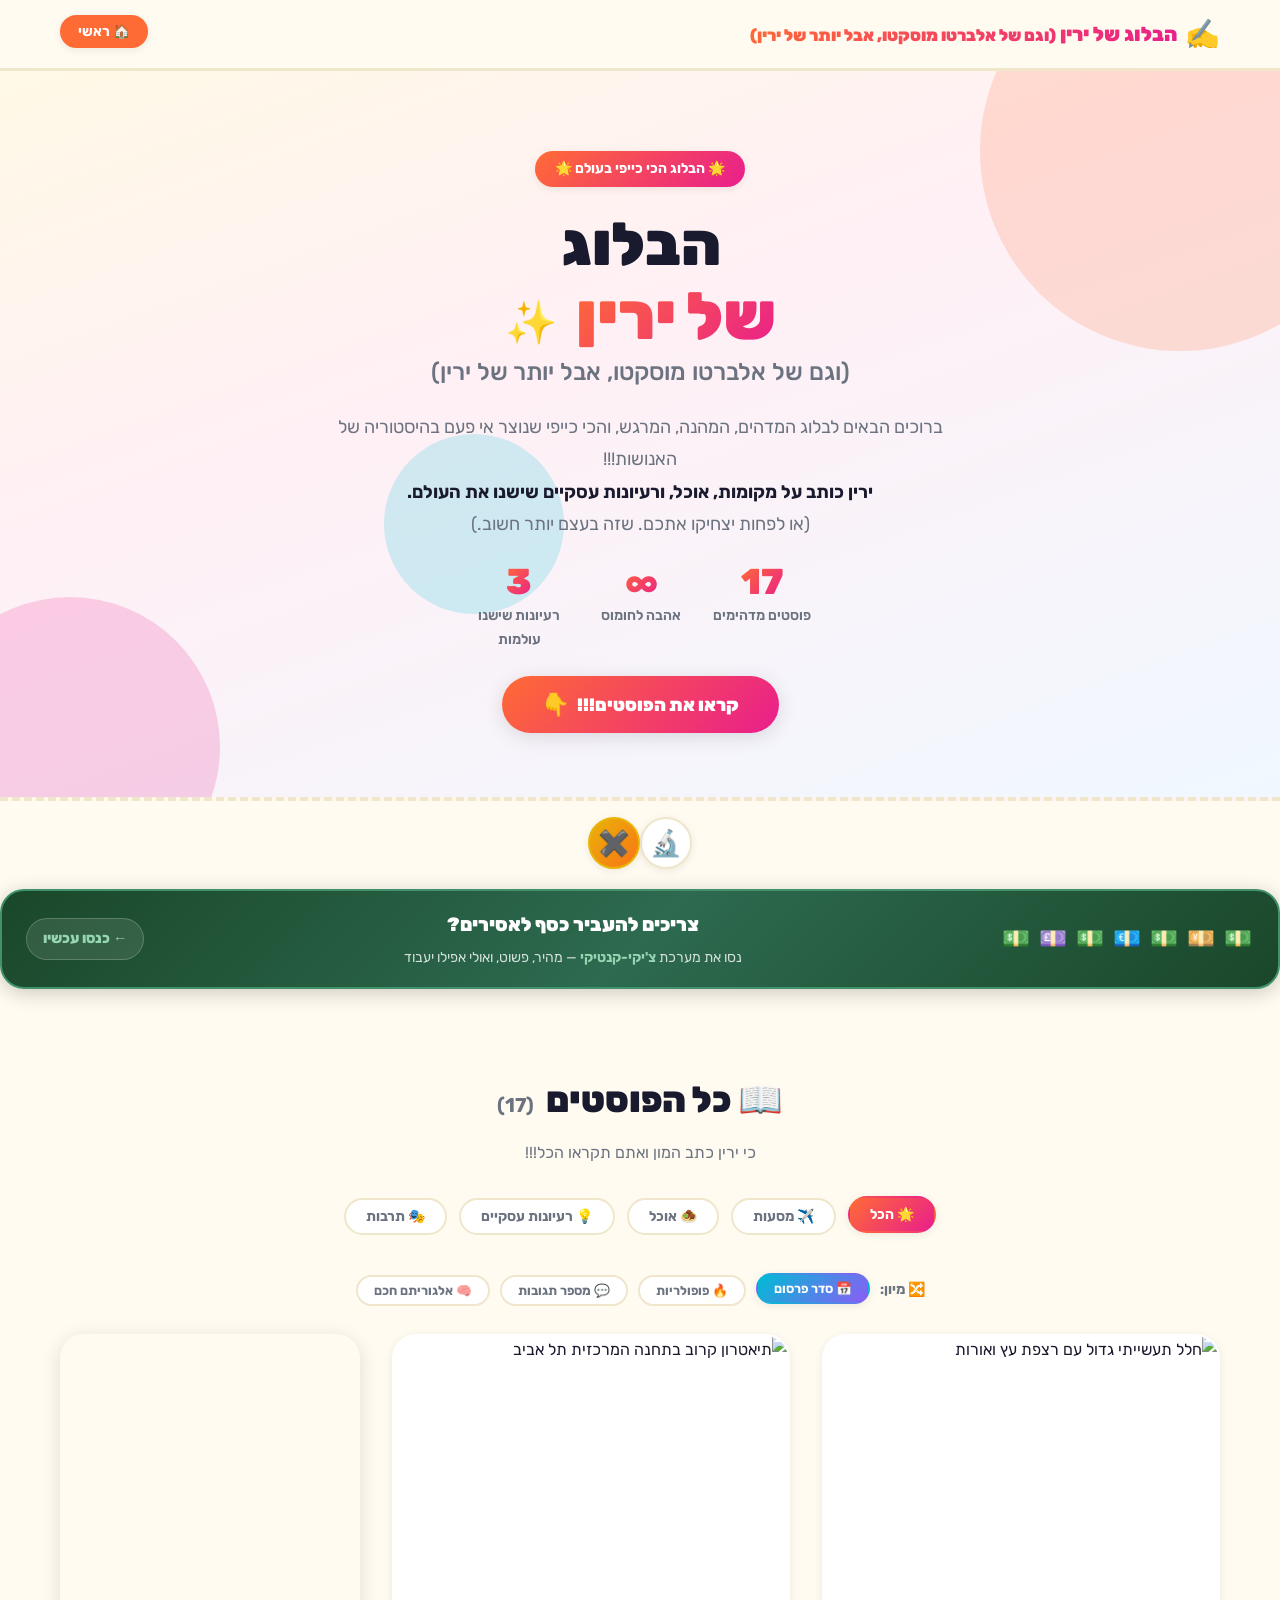
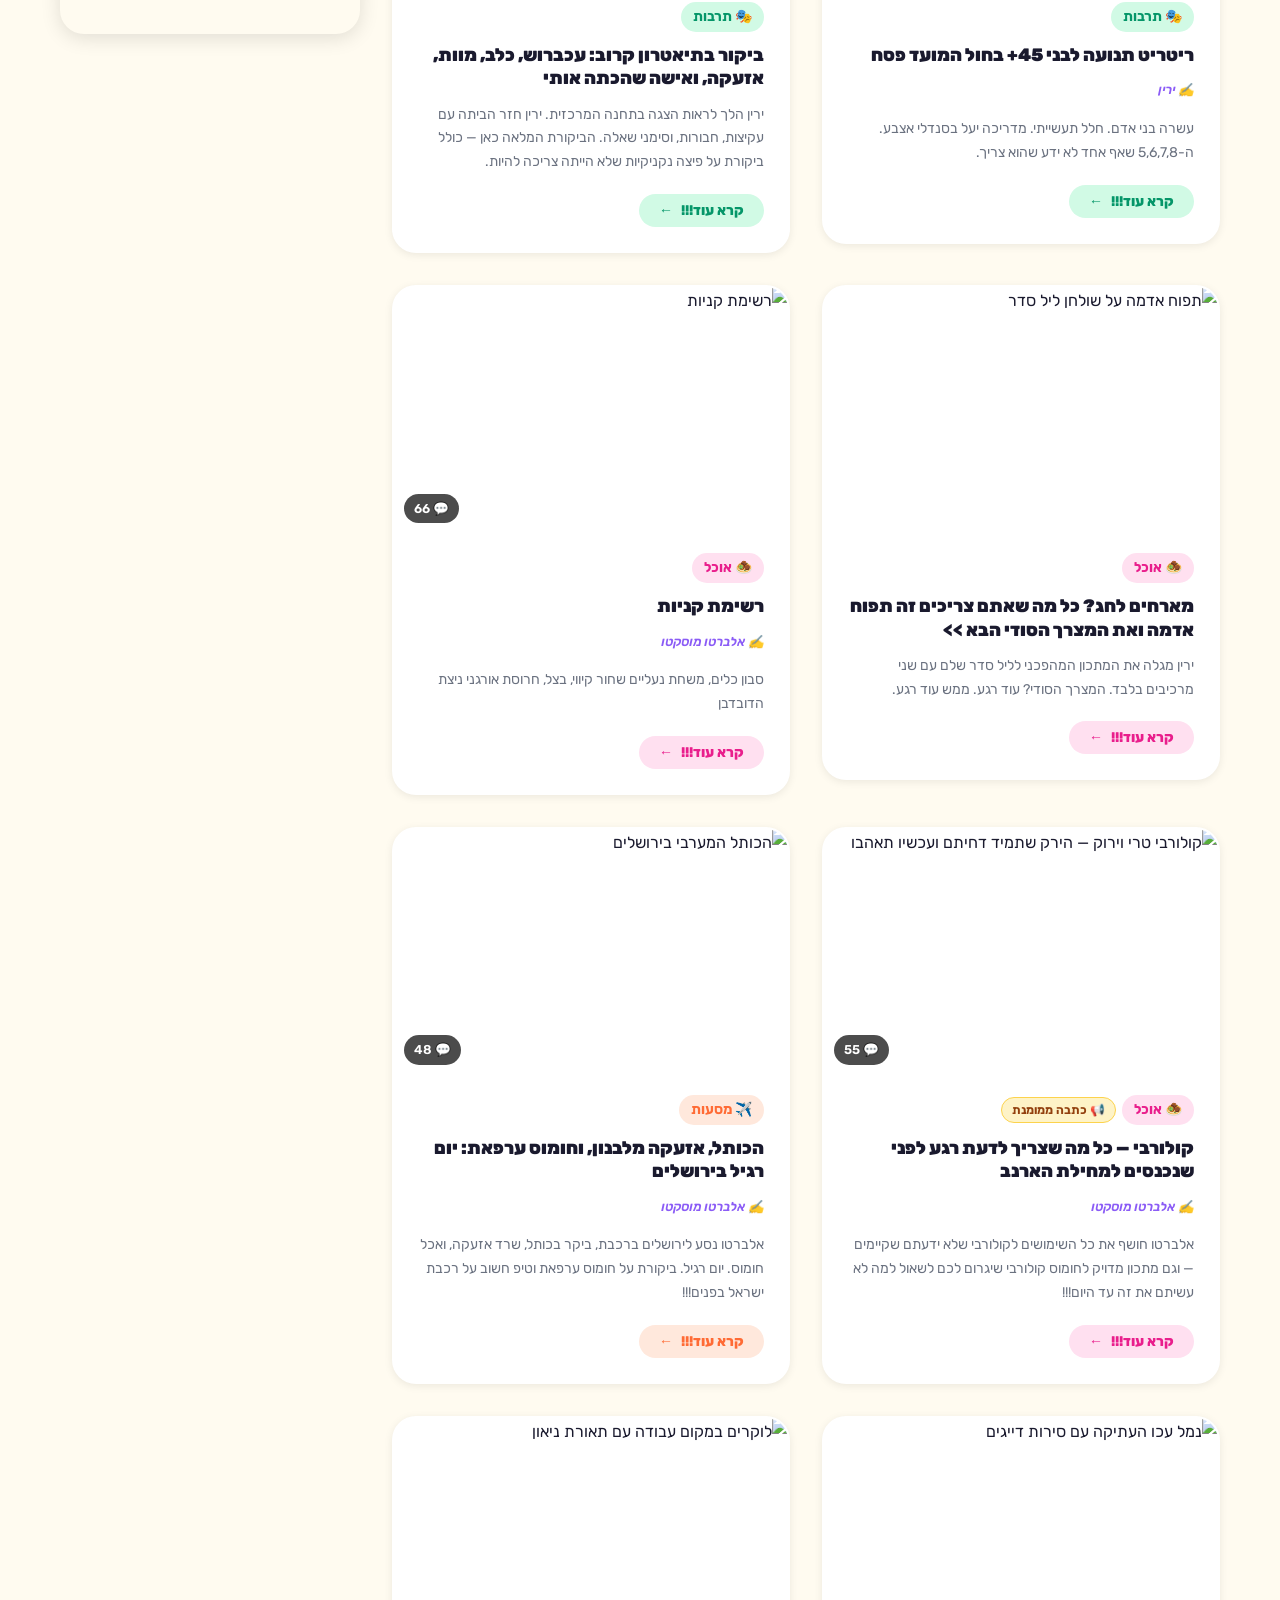
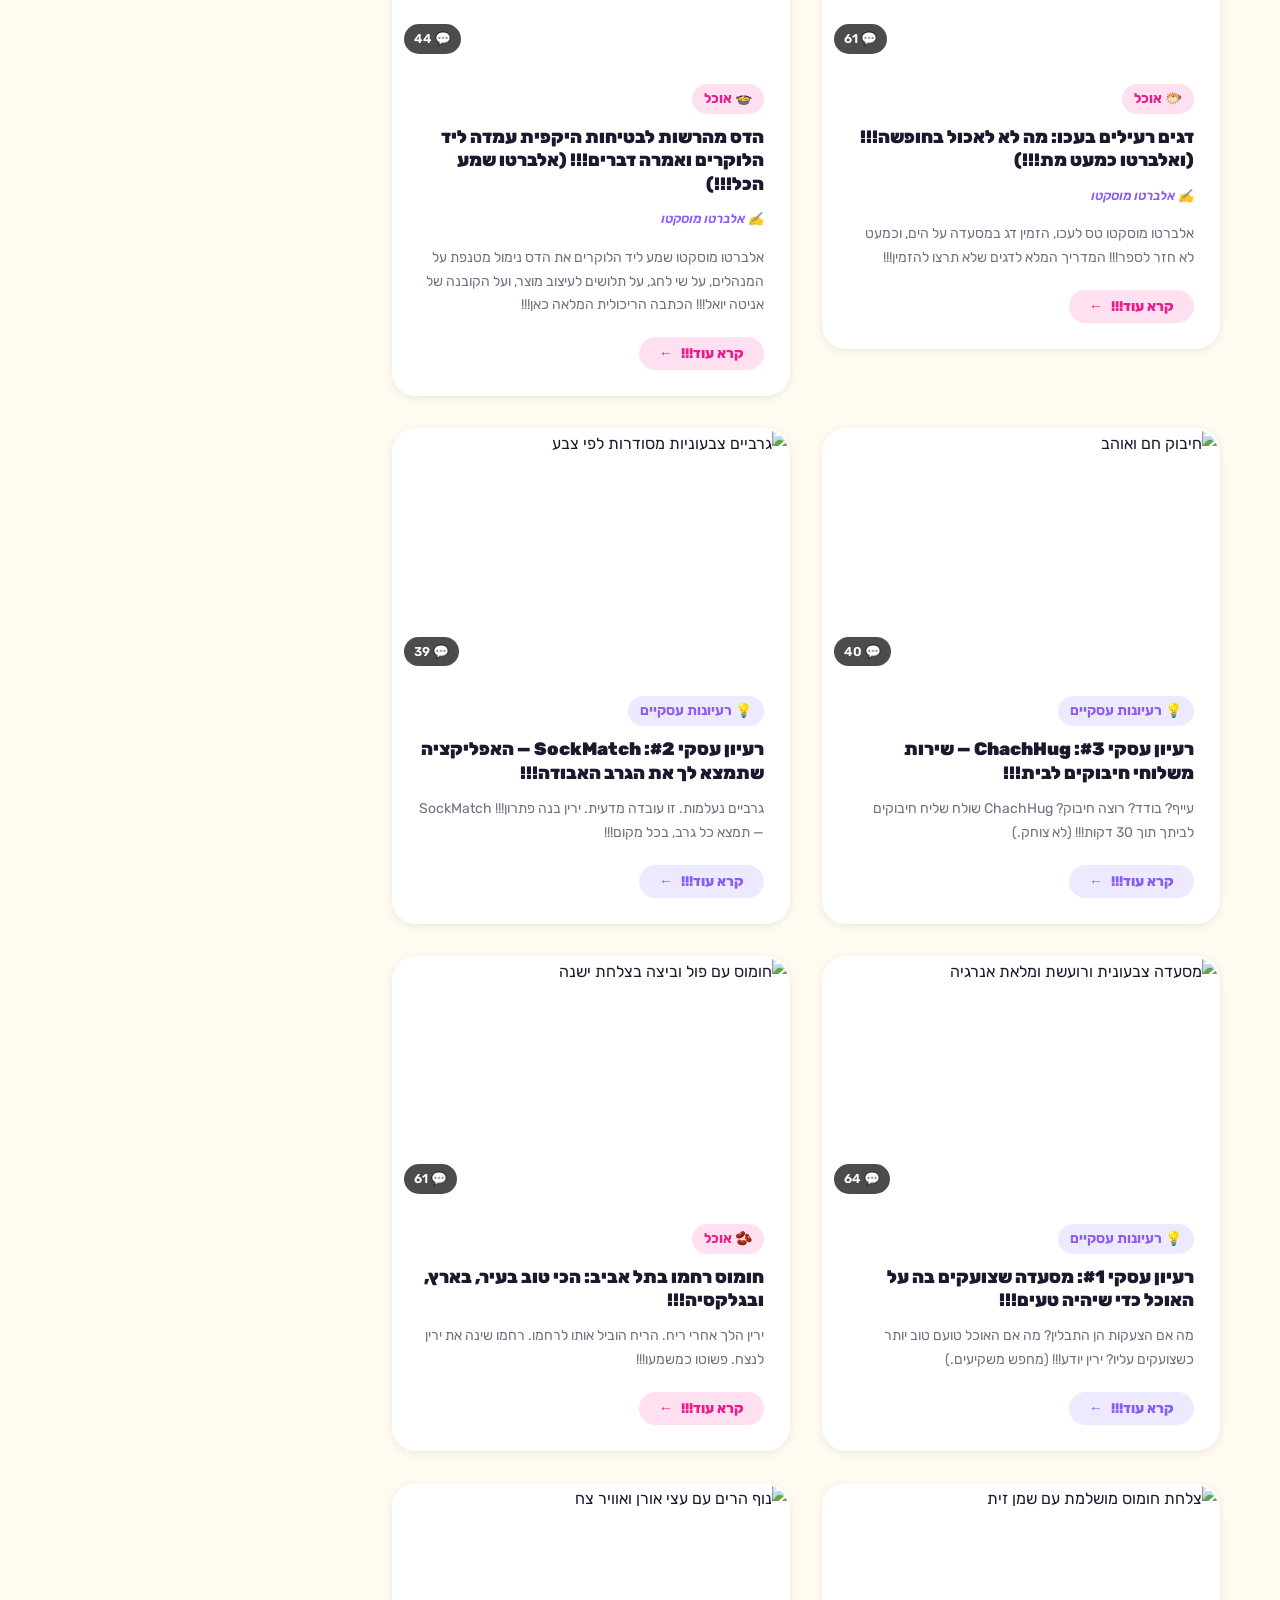
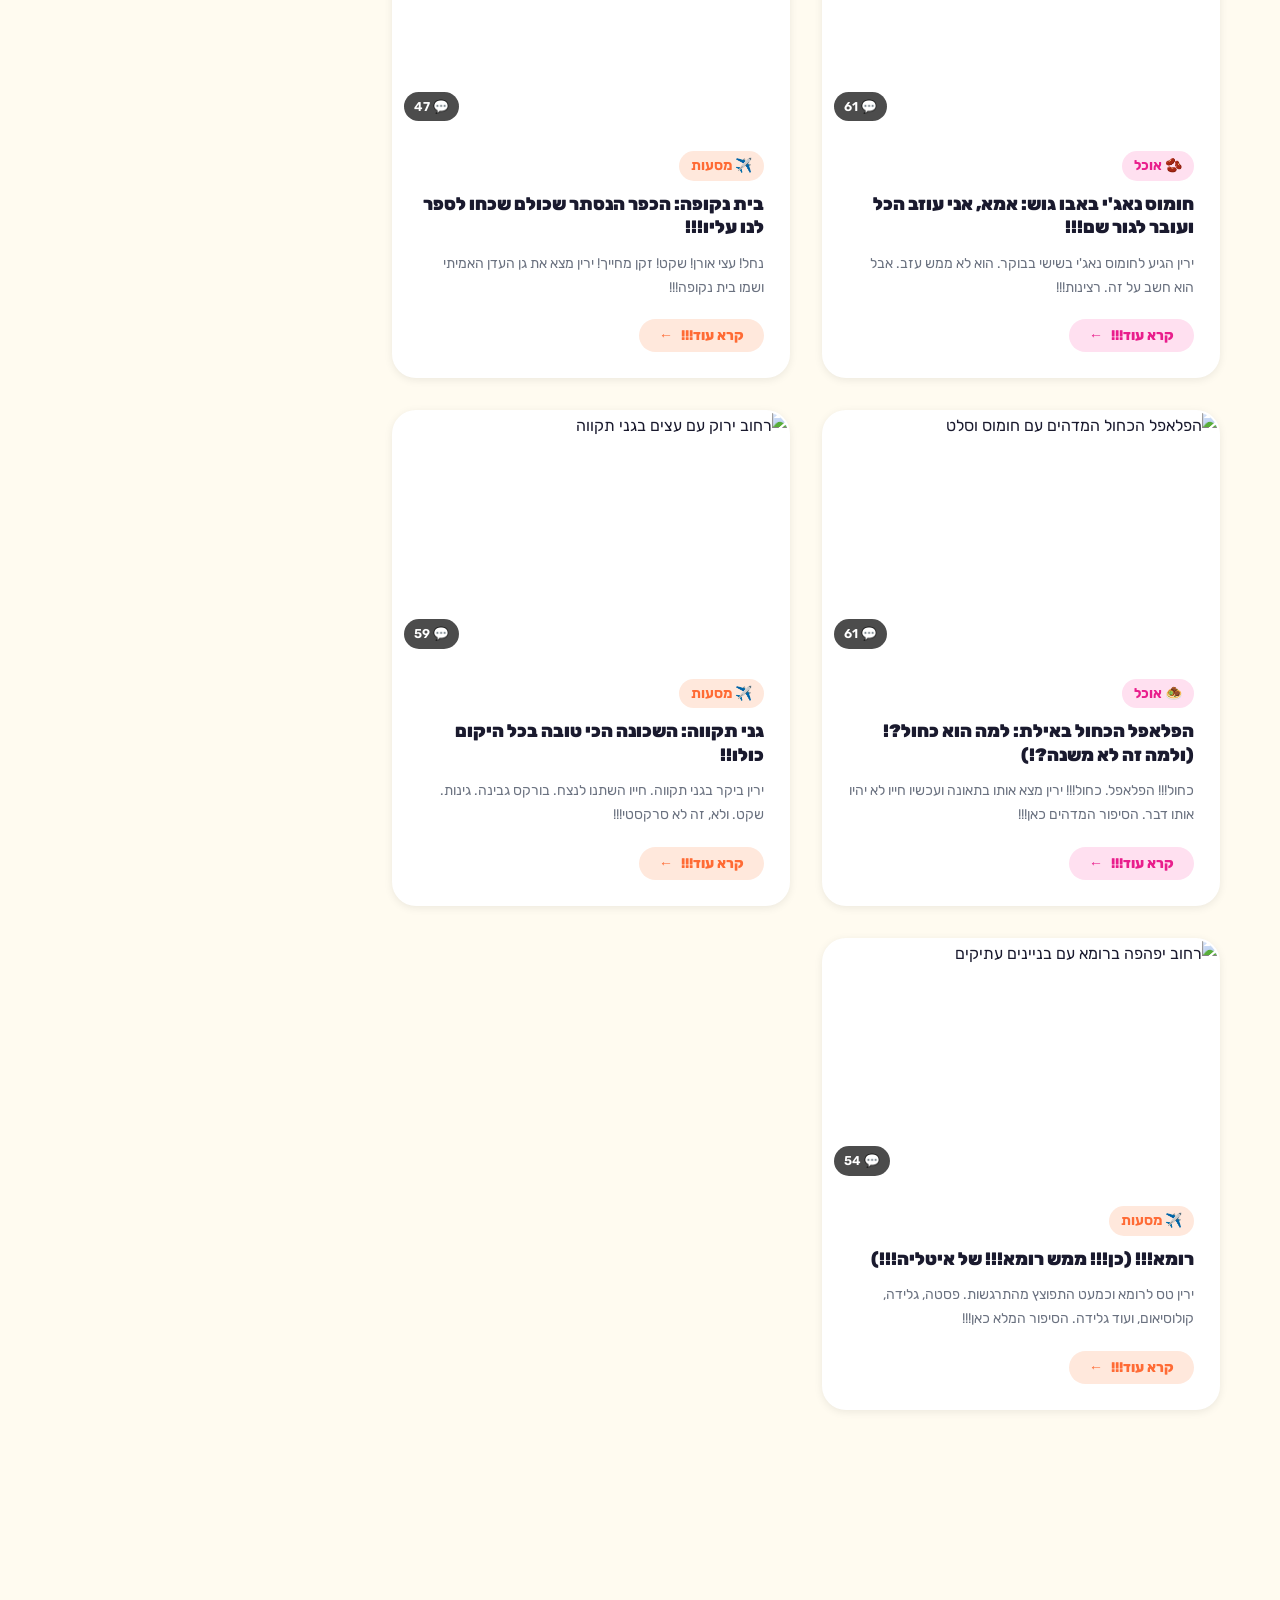
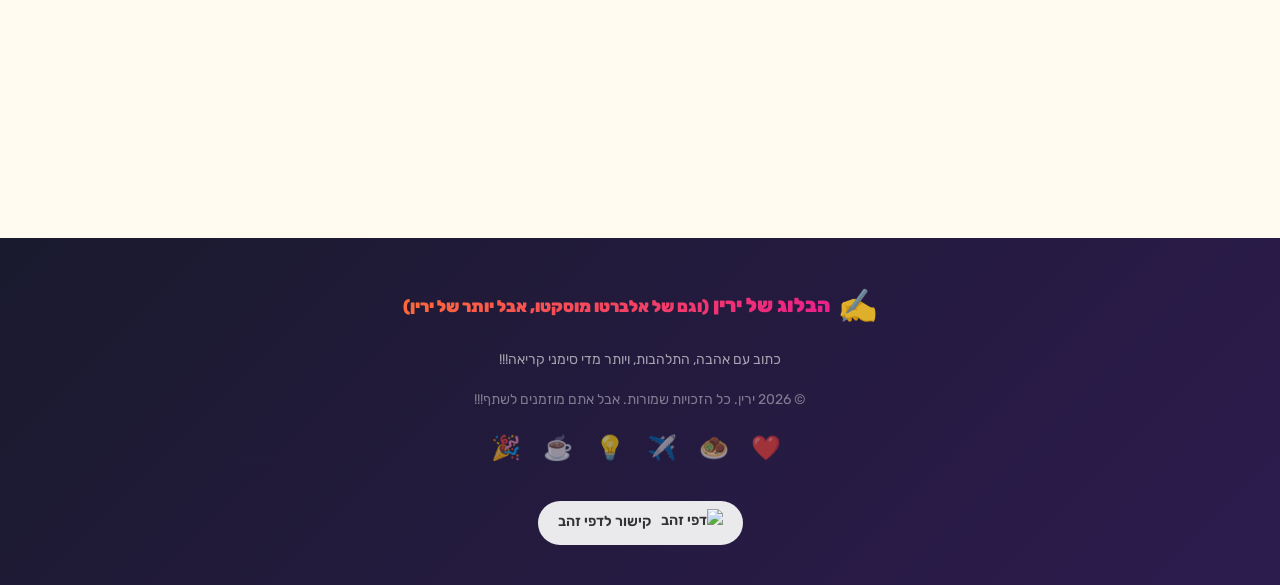
==== commit cd9d63dc: "Add dance retreat post with HTML5 canvas animation New post: ריטריט תנועה לבני 45+ בחול המועד פסח - " ====
--- a/index.html
+++ b/index.html
@@ -89,6 +89,7 @@
        ============================================================ -->
   <script src="js/data.js?v=12"></script>
   <script src="js/chiki.js?v=1"></script>
+  <script src="js/animations/dance.js?v=1"></script>
   <script src="js/app.js?v=12"></script>
   <script>
     // שנה נוכחית בפוטר
--- a/css/chiki.css
+++ b/css/chiki.css
@@ -258,6 +258,62 @@
 }
 .chiki-popup-cancel:hover { border-color: #2d6a4f; color: #2d6a4f; }
 
+/* פופאפ גיא אלבז — דרמטי */
+@keyframes alarm-flash {
+  0%, 100% { background: rgba(0,0,0,.7); }
+  50%       { background: rgba(180,0,0,.55); }
+}
+@keyframes alarm-shake {
+  0%, 100%         { transform: translateX(0) rotate(0deg); }
+  10%, 50%, 90%    { transform: translateX(-7px) rotate(-.4deg); }
+  20%, 40%, 60%, 80% { transform: translateX(7px) rotate(.4deg); }
+  30%, 70%         { transform: translateX(-4px); }
+}
+@keyframes siren-pulse {
+  0%, 100% { opacity: 1; transform: scale(1); }
+  50%      { opacity: .4; transform: scale(1.3); }
+}
+@keyframes code-blink {
+  0%, 49% { opacity: 1; }
+  50%, 100% { opacity: 0; }
+}
+
+.chiki-blocked-overlay {
+  animation: alarm-flash .45s ease-in-out infinite !important;
+}
+.chiki-blocked-popup {
+  border-top: 6px solid #e63946;
+  animation: alarm-shake .35s ease-in-out infinite;
+  background: #fff;
+}
+.chiki-blocked-sirens {
+  font-size: 2.2rem;
+  animation: siren-pulse .5s ease-in-out infinite;
+  margin-bottom: 6px;
+  letter-spacing: 6px;
+}
+.chiki-blocked-code {
+  font-family: monospace; font-size: .72rem; font-weight: 700;
+  color: #e63946; letter-spacing: .06em;
+  margin-bottom: 10px;
+  animation: code-blink .8s step-end infinite;
+}
+.chiki-blocked-title {
+  color: #e63946 !important;
+  font-size: 1.6rem !important;
+  letter-spacing: .05em;
+}
+.chiki-blocked-text {
+  background: #ffe8e8 !important;
+  border: 1px solid #f5a0a0;
+  text-align: right;
+}
+.chiki-blocked-btn {
+  border-color: #e63946 !important; color: #e63946 !important;
+  font-weight: 900 !important; font-size: 1rem !important;
+}
+.chiki-blocked-btn:hover { background: #e63946 !important; color: white !important; }
+
 /* ריספונסיב */
 @media (max-width: 640px) {
   .chiki-card { padding: 20px 16px; }
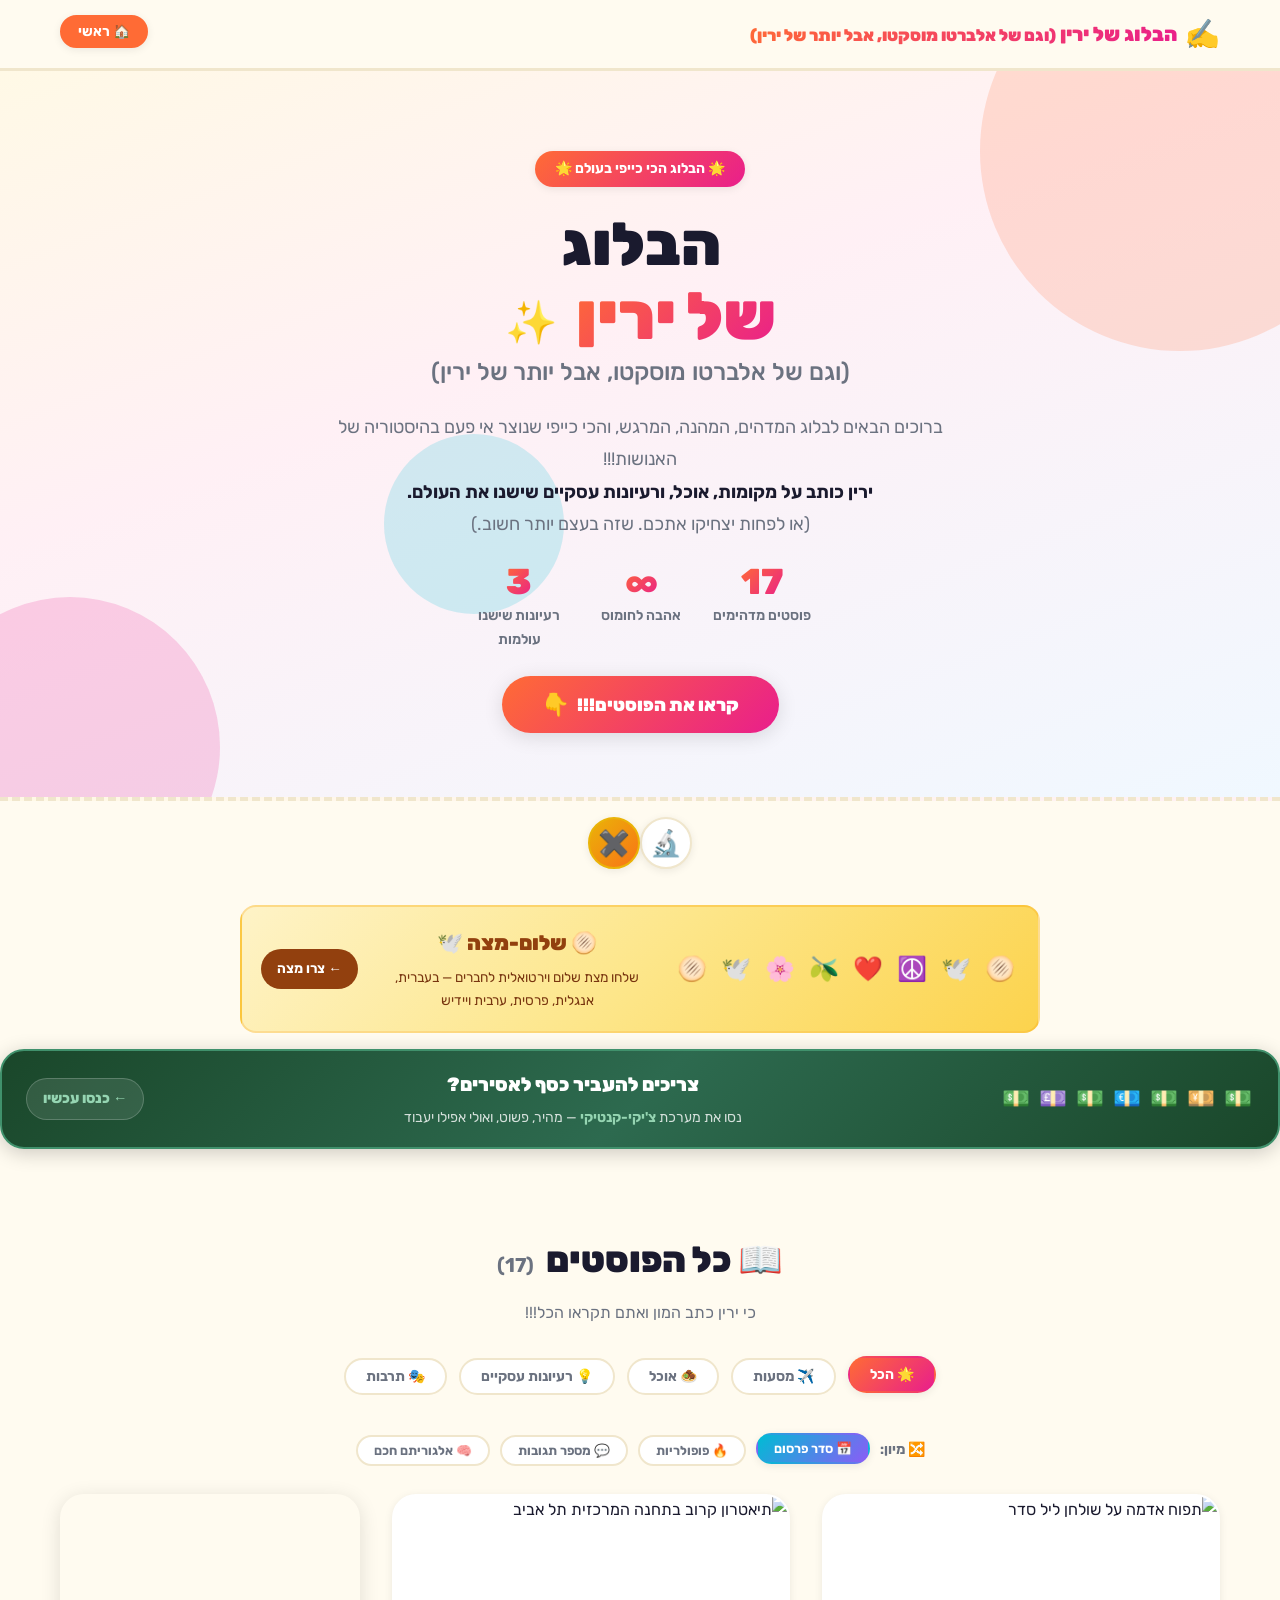
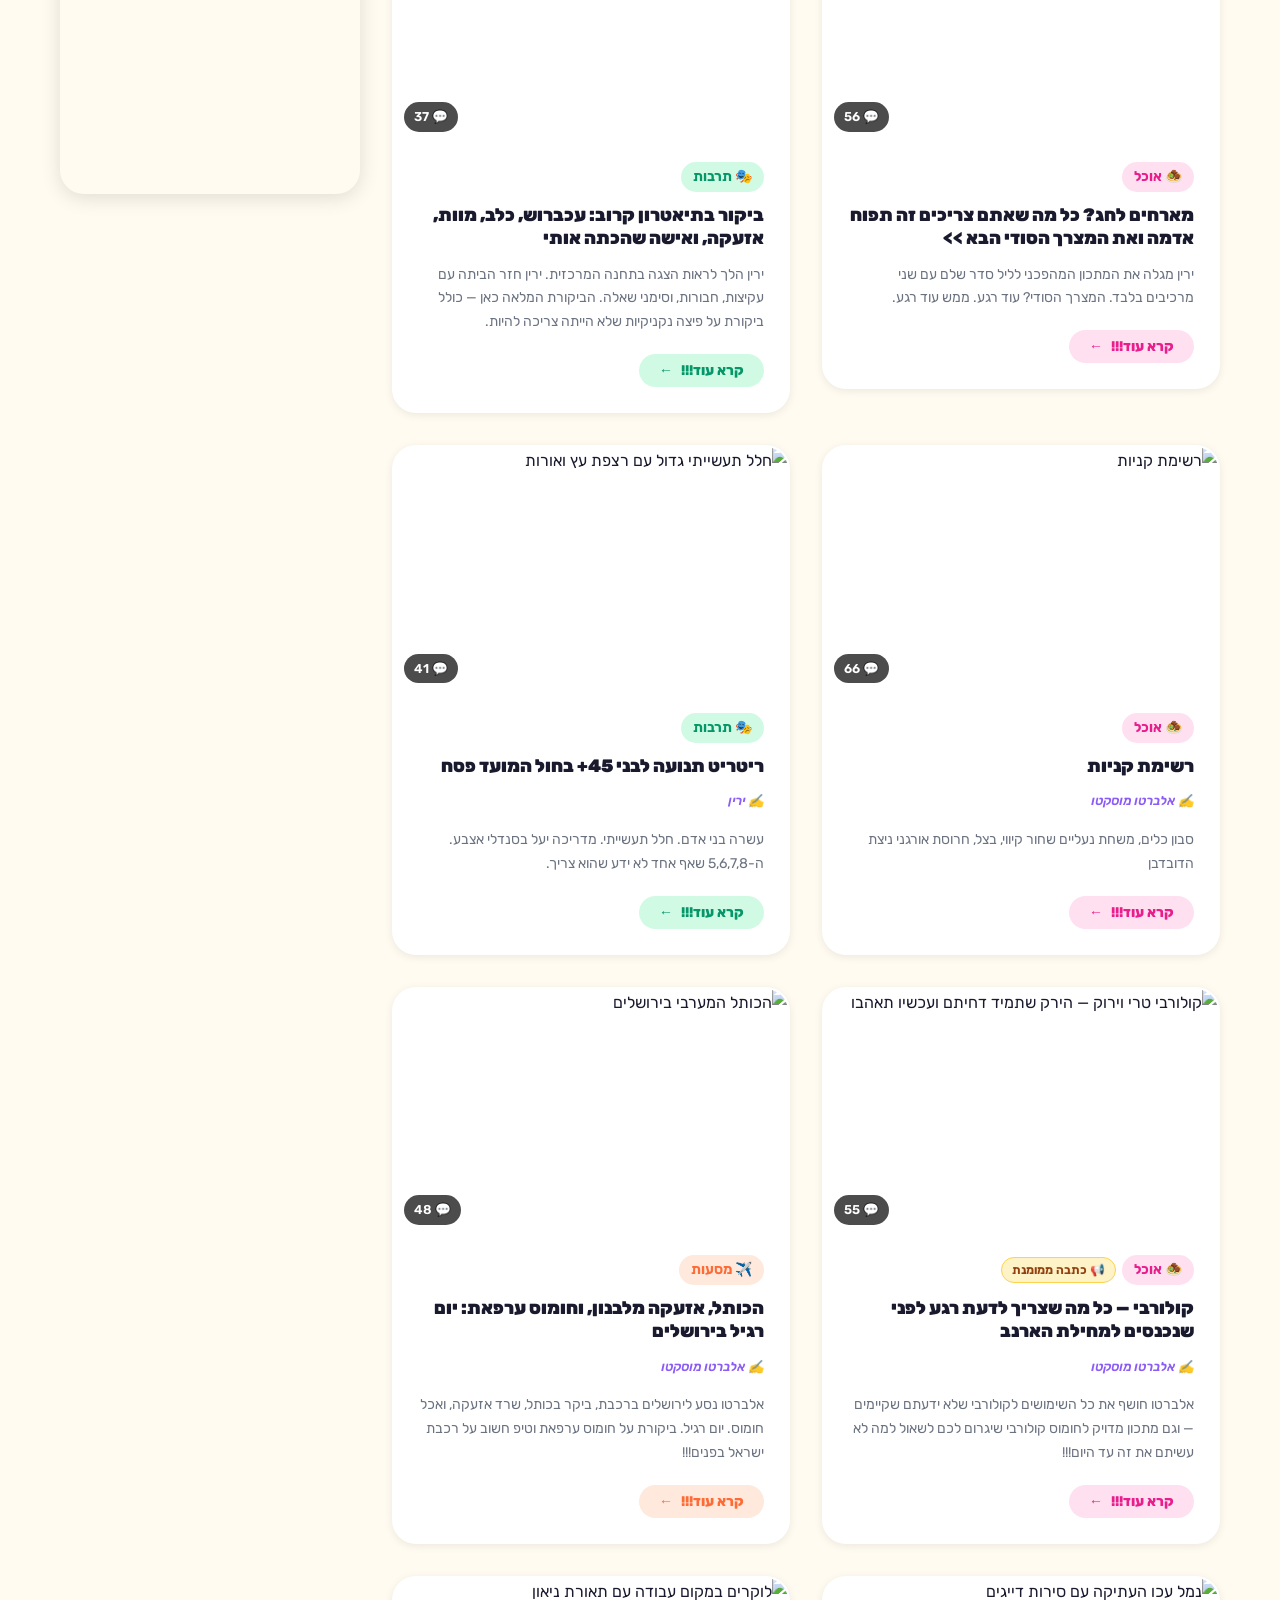
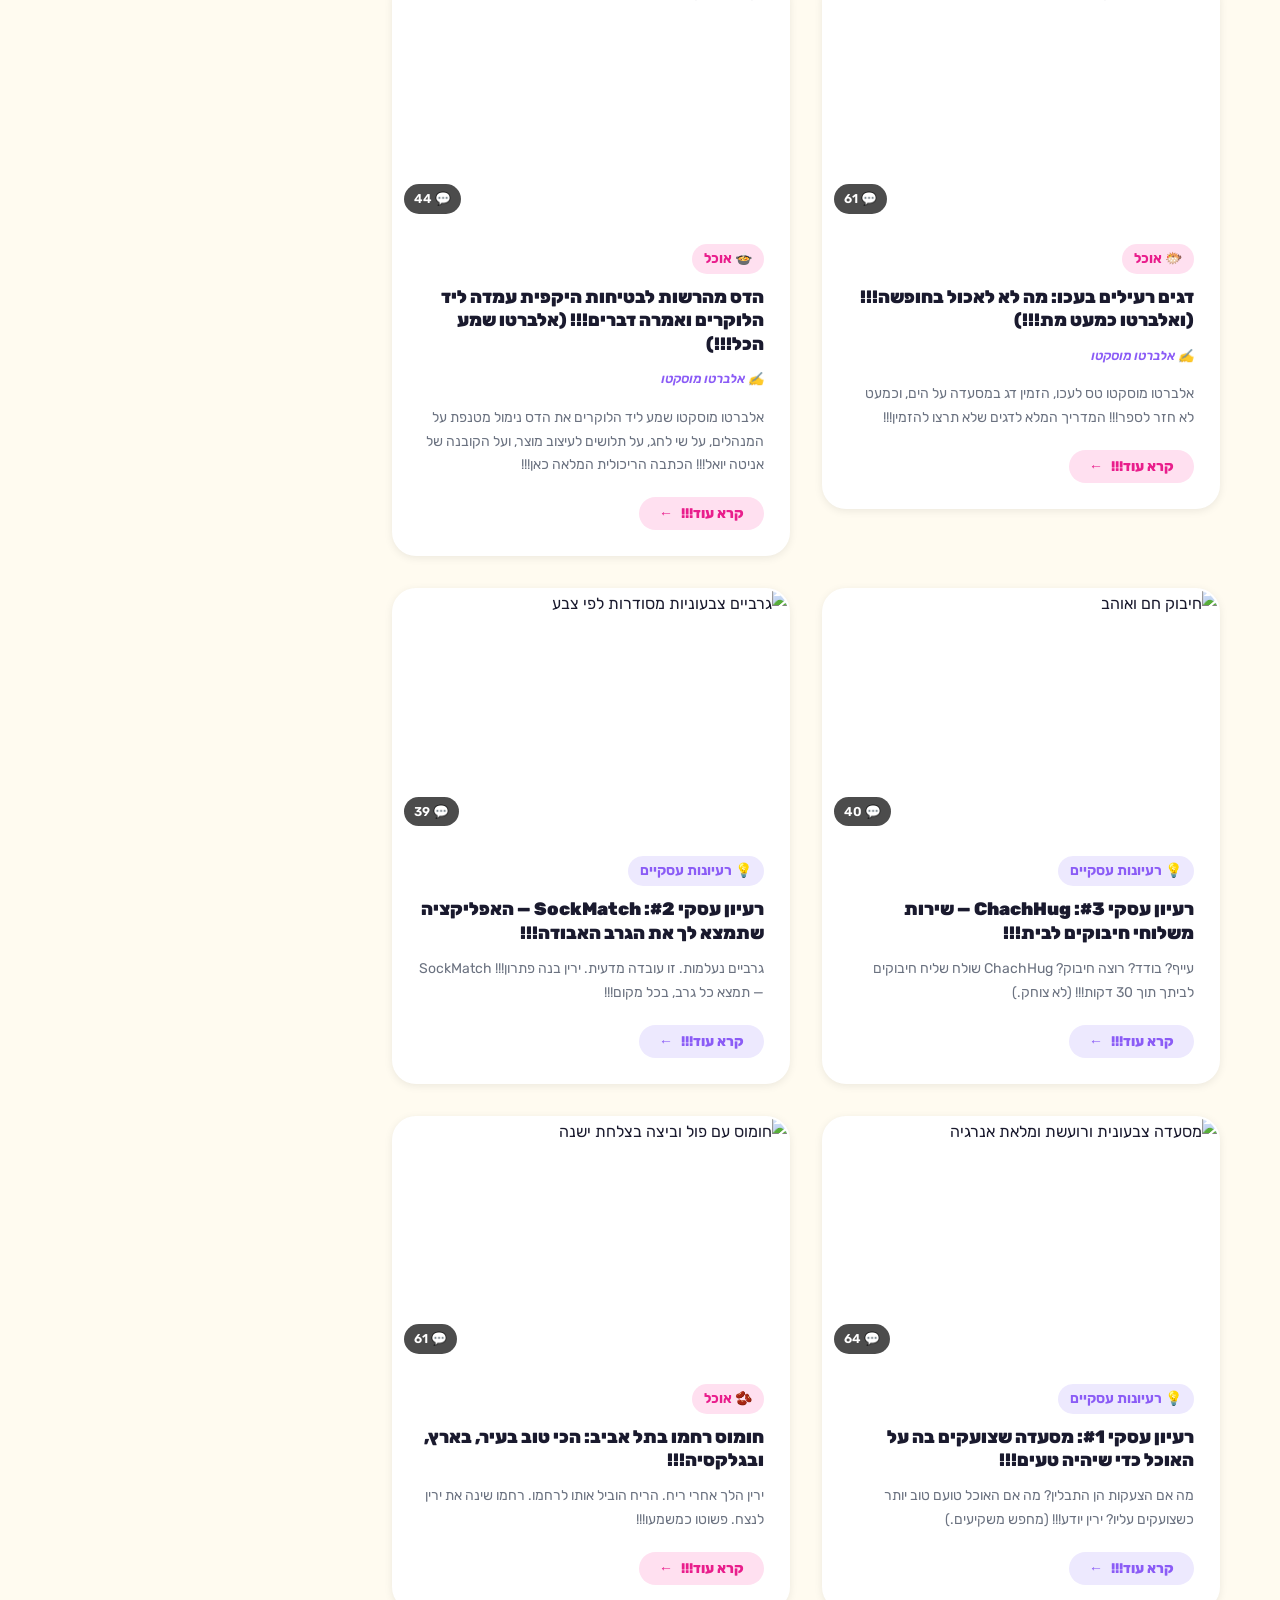
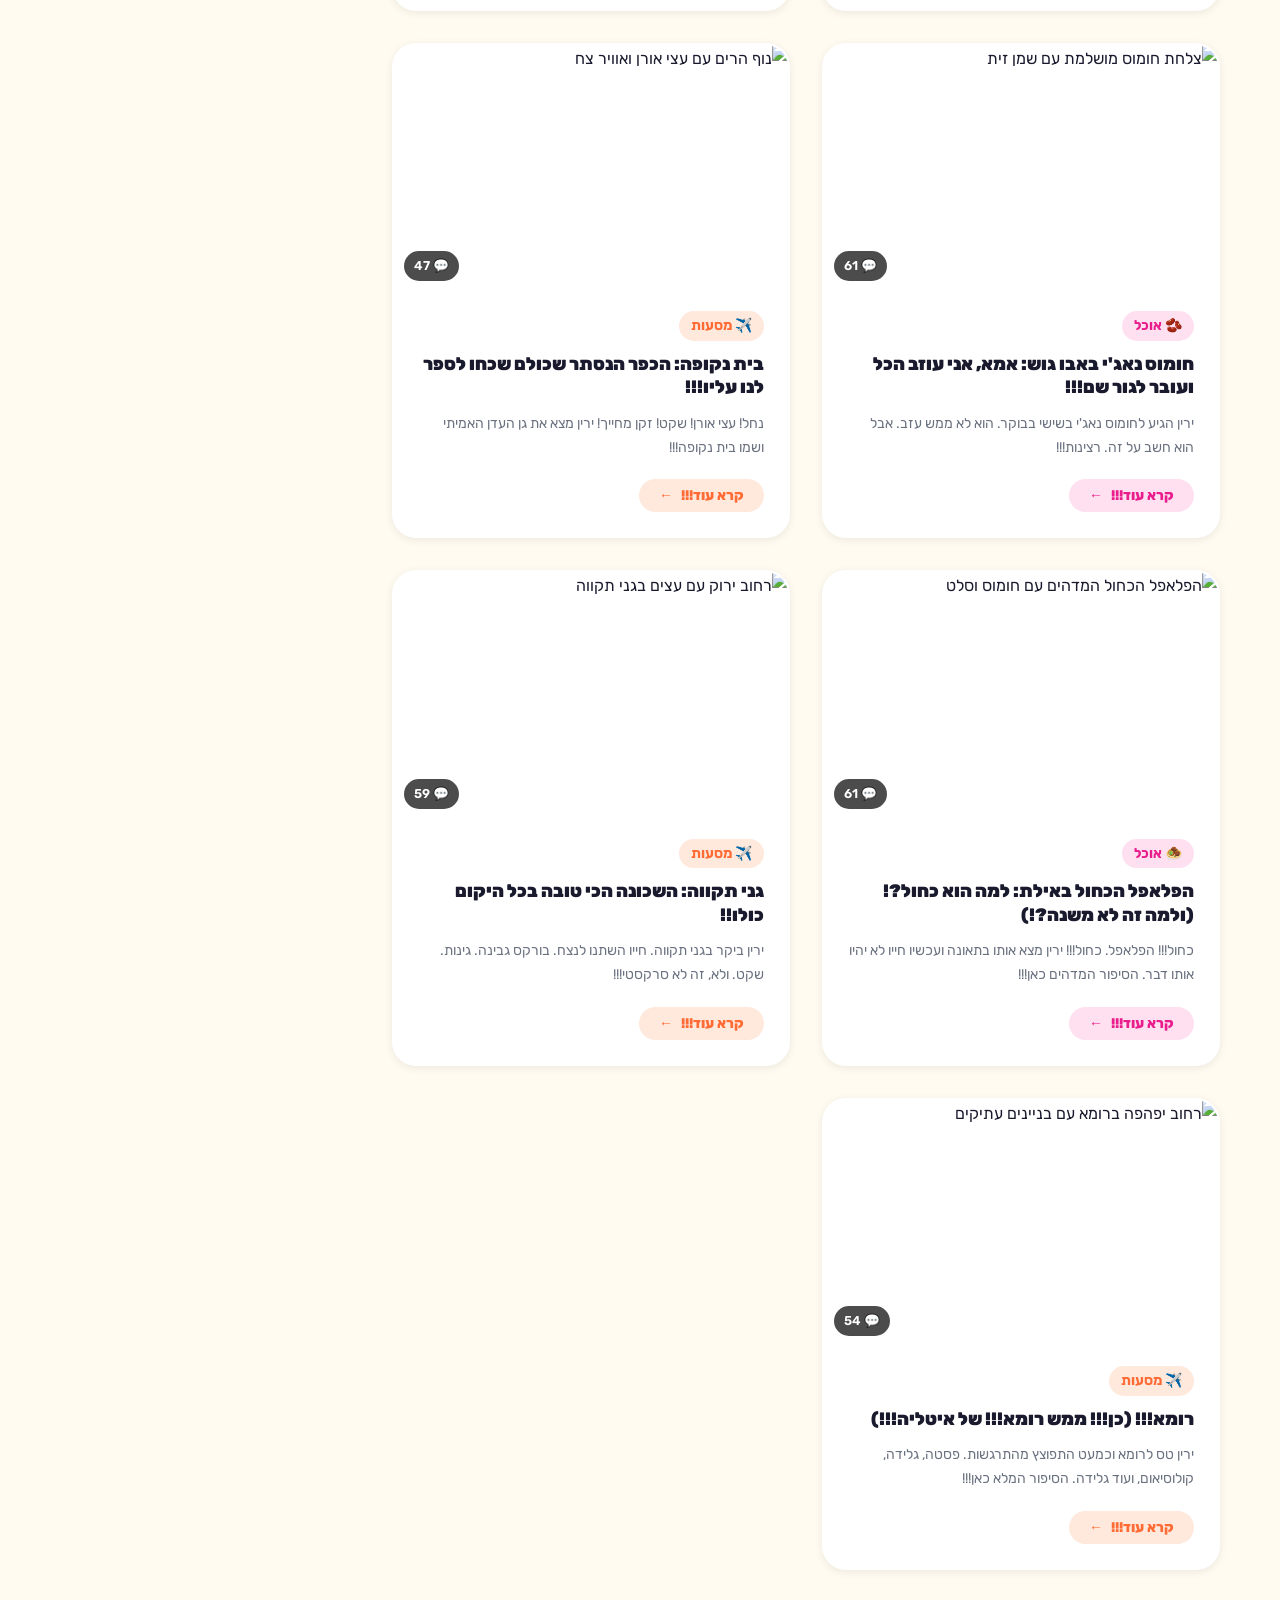
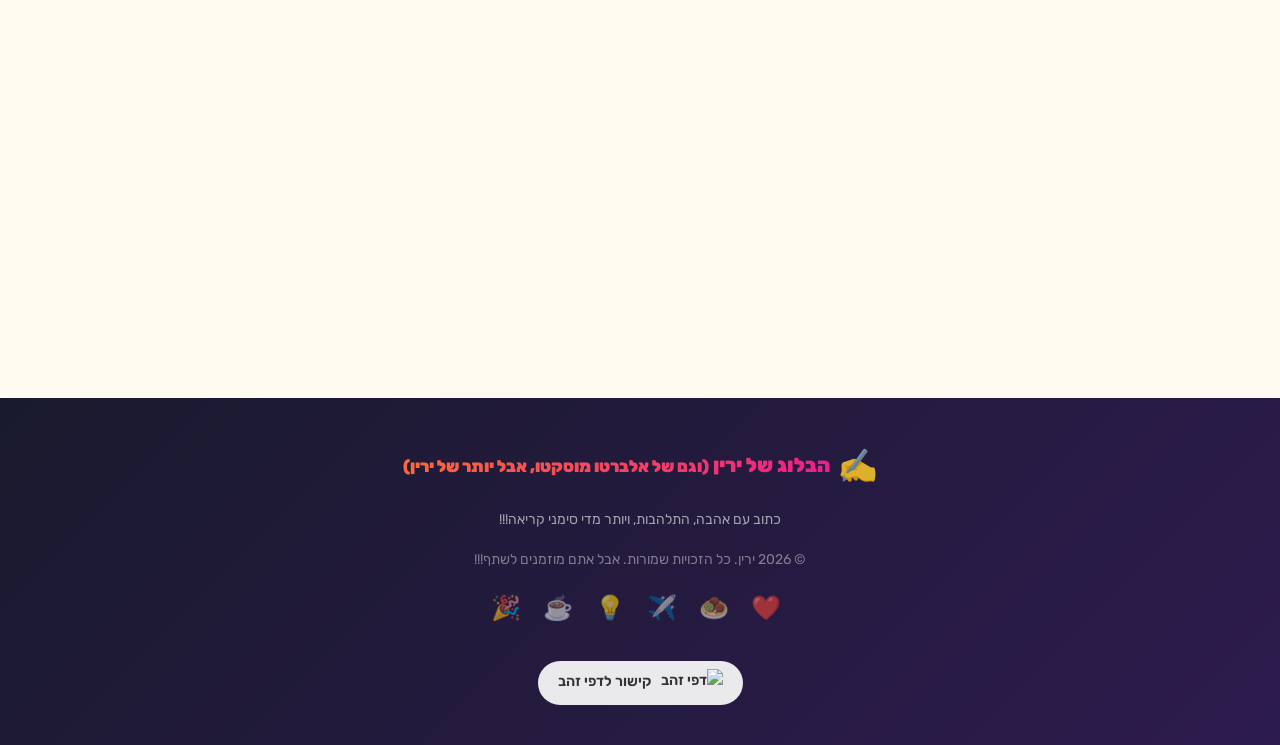
==== commit 509c136b: "Add Shalom-Matza: send a virtual peace matza for Pesach New feature at #/shalom-matza: - Video canva" ====
--- a/index.html
+++ b/index.html
@@ -14,6 +14,7 @@
   <!-- עיצוב -->
   <link rel="stylesheet" href="css/style.css?v=12" />
   <link rel="stylesheet" href="css/chiki.css?v=1" />
+  <link rel="stylesheet" href="css/matza.css?v=1" />
 
   <!-- Google Analytics -->
   <script async src="https://www.googletagmanager.com/gtag/js?id=G-EW5L814QD7"></script>
@@ -90,7 +91,8 @@
   <script src="js/data.js?v=12"></script>
   <script src="js/chiki.js?v=1"></script>
   <script src="js/animations/dance.js?v=1"></script>
-  <script src="js/app.js?v=12"></script>
+  <script src="js/matza.js?v=1"></script>
+  <script src="js/app.js?v=13"></script>
   <script>
     // שנה נוכחית בפוטר
     document.getElementById('footer-year').textContent =
--- a/css/matza.css
+++ b/css/matza.css
@@ -0,0 +1,315 @@
+/* ============================================================
+   שלום-מצה — שלח מצה וירטואלית לחבר
+   ============================================================ */
+
+/* ---- Hero ---- */
+.matza-hero {
+  background: linear-gradient(135deg, #FEF3C7 0%, #F59E0B33 50%, #FDE68A 100%);
+  padding: 2.5rem 1rem 2rem;
+  text-align: center;
+  border-bottom: 3px solid #F59E0B44;
+}
+.matza-hero__title {
+  font-size: 2.5rem;
+  font-weight: 900;
+  color: #92400E;
+  margin: 0 0 .5rem;
+}
+.matza-hero__sub {
+  font-size: 1.1rem;
+  color: #78350F;
+  margin: 0;
+  line-height: 1.6;
+}
+.matza-hero__sub small {
+  font-size: .85rem;
+  opacity: .8;
+}
+
+/* ---- Workspace layout ---- */
+.matza-workspace {
+  display: flex;
+  flex-direction: row-reverse;
+  gap: 2rem;
+  padding: 2rem 0;
+  align-items: flex-start;
+}
+.matza-canvas-wrap {
+  position: relative;
+  flex-shrink: 0;
+}
+.matza-canvas {
+  display: block;
+  border-radius: 16px;
+  box-shadow: 0 8px 32px rgba(0,0,0,.15);
+  background: #F5E6C8;
+  cursor: grab;
+}
+.matza-canvas:active { cursor: grabbing; }
+
+.matza-canvas-hint {
+  position: absolute;
+  bottom: 12px;
+  left: 50%;
+  transform: translateX(-50%);
+  background: rgba(0,0,0,.6);
+  color: #fff;
+  padding: 6px 16px;
+  border-radius: 20px;
+  font-size: .8rem;
+  text-align: center;
+  pointer-events: none;
+}
+.matza-canvas-hint small {
+  display: block;
+  font-size: .7rem;
+  opacity: .7;
+}
+
+.matza-controls {
+  flex: 1;
+  min-width: 0;
+}
+
+/* ---- Sections ---- */
+.matza-section {
+  background: #fff;
+  border-radius: 12px;
+  padding: 1rem 1.2rem;
+  margin-bottom: 1rem;
+  box-shadow: 0 2px 8px rgba(0,0,0,.06);
+}
+.matza-section__title {
+  margin: 0 0 .75rem;
+  font-size: 1rem;
+  font-weight: 700;
+  color: #92400E;
+}
+
+/* ---- Emoji picker ---- */
+.matza-emoji-picker {
+  max-height: 220px;
+  overflow-y: auto;
+  padding-left: 4px;
+}
+.matza-emoji-cat__title {
+  font-size: .75rem;
+  color: #999;
+  margin: .5rem 0 .25rem;
+  font-weight: 600;
+}
+.matza-emoji-cat__grid {
+  display: flex;
+  flex-wrap: wrap;
+  gap: 2px;
+}
+.matza-emoji-btn {
+  width: 40px;
+  height: 40px;
+  font-size: 1.4rem;
+  border-radius: 8px;
+  display: flex;
+  align-items: center;
+  justify-content: center;
+  transition: background .15s, transform .15s;
+}
+.matza-emoji-btn:hover { background: #FEF3C7; transform: scale(1.2); }
+.matza-emoji-btn:active { transform: scale(.95); }
+
+.matza-emoji-actions {
+  display: flex;
+  gap: 6px;
+  margin-top: .5rem;
+}
+.matza-small-btn {
+  font-size: .75rem;
+  padding: 4px 10px;
+  border-radius: 6px;
+  background: #F3F4F6;
+  color: #374151;
+  transition: background .15s;
+}
+.matza-small-btn:hover { background: #E5E7EB; }
+.matza-small-btn--danger { color: #DC2626; }
+.matza-small-btn--danger:hover { background: #FEE2E2; }
+
+/* ---- Language tabs ---- */
+.matza-lang-tabs {
+  display: flex;
+  gap: 4px;
+  margin-bottom: .75rem;
+  flex-wrap: wrap;
+}
+.matza-lang-tab {
+  font-size: .8rem;
+  padding: 5px 12px;
+  border-radius: 20px;
+  background: #F3F4F6;
+  color: #374151;
+  font-weight: 600;
+  transition: all .15s;
+}
+.matza-lang-tab.active {
+  background: #F59E0B;
+  color: #fff;
+}
+.matza-lang-tab:hover:not(.active) { background: #E5E7EB; }
+
+/* ---- Presets ---- */
+.matza-presets {
+  display: flex;
+  flex-wrap: wrap;
+  gap: 6px;
+  margin-bottom: .75rem;
+}
+.matza-preset-btn {
+  font-size: .8rem;
+  padding: 6px 14px;
+  border-radius: 20px;
+  background: #FEF3C7;
+  color: #92400E;
+  border: 1px solid #FCD34D;
+  transition: all .15s;
+  text-align: start;
+}
+.matza-preset-btn:hover { background: #FDE68A; }
+
+/* ---- Text input ---- */
+.matza-text-input {
+  width: 100%;
+  padding: 10px 12px;
+  border: 2px solid #E5E7EB;
+  border-radius: 10px;
+  font-size: 1rem;
+  font-family: inherit;
+  resize: vertical;
+  transition: border-color .15s;
+}
+.matza-text-input:focus { border-color: #F59E0B; outline: none; }
+
+.matza-text-options {
+  display: flex;
+  gap: 1rem;
+  margin-top: .5rem;
+  align-items: center;
+  flex-wrap: wrap;
+}
+.matza-color-label,
+.matza-size-label {
+  font-size: .8rem;
+  color: #666;
+  display: flex;
+  align-items: center;
+  gap: 6px;
+}
+.matza-color-input {
+  width: 32px;
+  height: 32px;
+  border: none;
+  border-radius: 6px;
+  cursor: pointer;
+}
+.matza-size-input {
+  width: 100px;
+  accent-color: #F59E0B;
+}
+
+/* ---- Action buttons ---- */
+.matza-action-btns {
+  display: grid;
+  grid-template-columns: 1fr 1fr;
+  gap: 8px;
+}
+.matza-action-btn {
+  padding: 12px 8px;
+  border-radius: 12px;
+  font-size: .9rem;
+  font-weight: 700;
+  color: #fff;
+  text-align: center;
+  transition: transform .15s, box-shadow .15s;
+}
+.matza-action-btn:hover { transform: translateY(-1px); box-shadow: 0 4px 12px rgba(0,0,0,.15); }
+.matza-action-btn:active { transform: scale(.97); }
+
+.matza-action-btn--record { background: linear-gradient(135deg, #EF4444, #DC2626); grid-column: 1 / -1; }
+.matza-action-btn--whatsapp { background: #25D366; }
+.matza-action-btn--share { background: linear-gradient(135deg, #8B5CF6, #7C3AED); }
+.matza-action-btn--link { background: #6B7280; grid-column: 1 / -1; }
+
+/* ---- Footer note ---- */
+.matza-footer-note {
+  text-align: center;
+  padding: 2rem 1rem;
+  font-size: .9rem;
+  color: #78350F;
+  opacity: .8;
+}
+
+/* ---- Home page banner ---- */
+.matza-banner {
+  background: linear-gradient(135deg, #FEF3C7 0%, #FDE68A 50%, #FCD34D 100%);
+  border-radius: 16px;
+  padding: 1.2rem;
+  margin: 1rem auto;
+  max-width: 800px;
+  display: flex;
+  align-items: center;
+  gap: 1rem;
+  cursor: pointer;
+  transition: transform .2s, box-shadow .2s;
+  border: 2px solid #F59E0B44;
+}
+.matza-banner:hover { transform: translateY(-2px); box-shadow: 0 8px 24px rgba(245,158,11,.2); }
+
+.matza-banner__emojis {
+  font-size: 1.5rem;
+  letter-spacing: 4px;
+  white-space: nowrap;
+  display: none;
+}
+.matza-banner__center { flex: 1; text-align: center; }
+.matza-banner__title {
+  font-size: 1.3rem;
+  font-weight: 900;
+  color: #92400E;
+  margin: 0;
+}
+.matza-banner__sub {
+  font-size: .85rem;
+  color: #78350F;
+  margin: .25rem 0 0;
+}
+.matza-banner__cta {
+  background: #92400E;
+  color: #fff;
+  padding: 8px 16px;
+  border-radius: 20px;
+  font-weight: 700;
+  font-size: .85rem;
+  white-space: nowrap;
+}
+
+/* ---- Responsive ---- */
+@media (max-width: 768px) {
+  .matza-workspace {
+    flex-direction: column;
+    align-items: center;
+  }
+  .matza-canvas-wrap {
+    width: 100%;
+    max-width: 360px;
+  }
+  .matza-controls {
+    width: 100%;
+  }
+  .matza-hero__title { font-size: 2rem; }
+  .matza-action-btns { grid-template-columns: 1fr; }
+  .matza-action-btn--record,
+  .matza-action-btn--link { grid-column: auto; }
+}
+
+@media (min-width: 769px) {
+  .matza-banner__emojis { display: block; }
+  .matza-canvas-wrap { width: 360px; }
+}
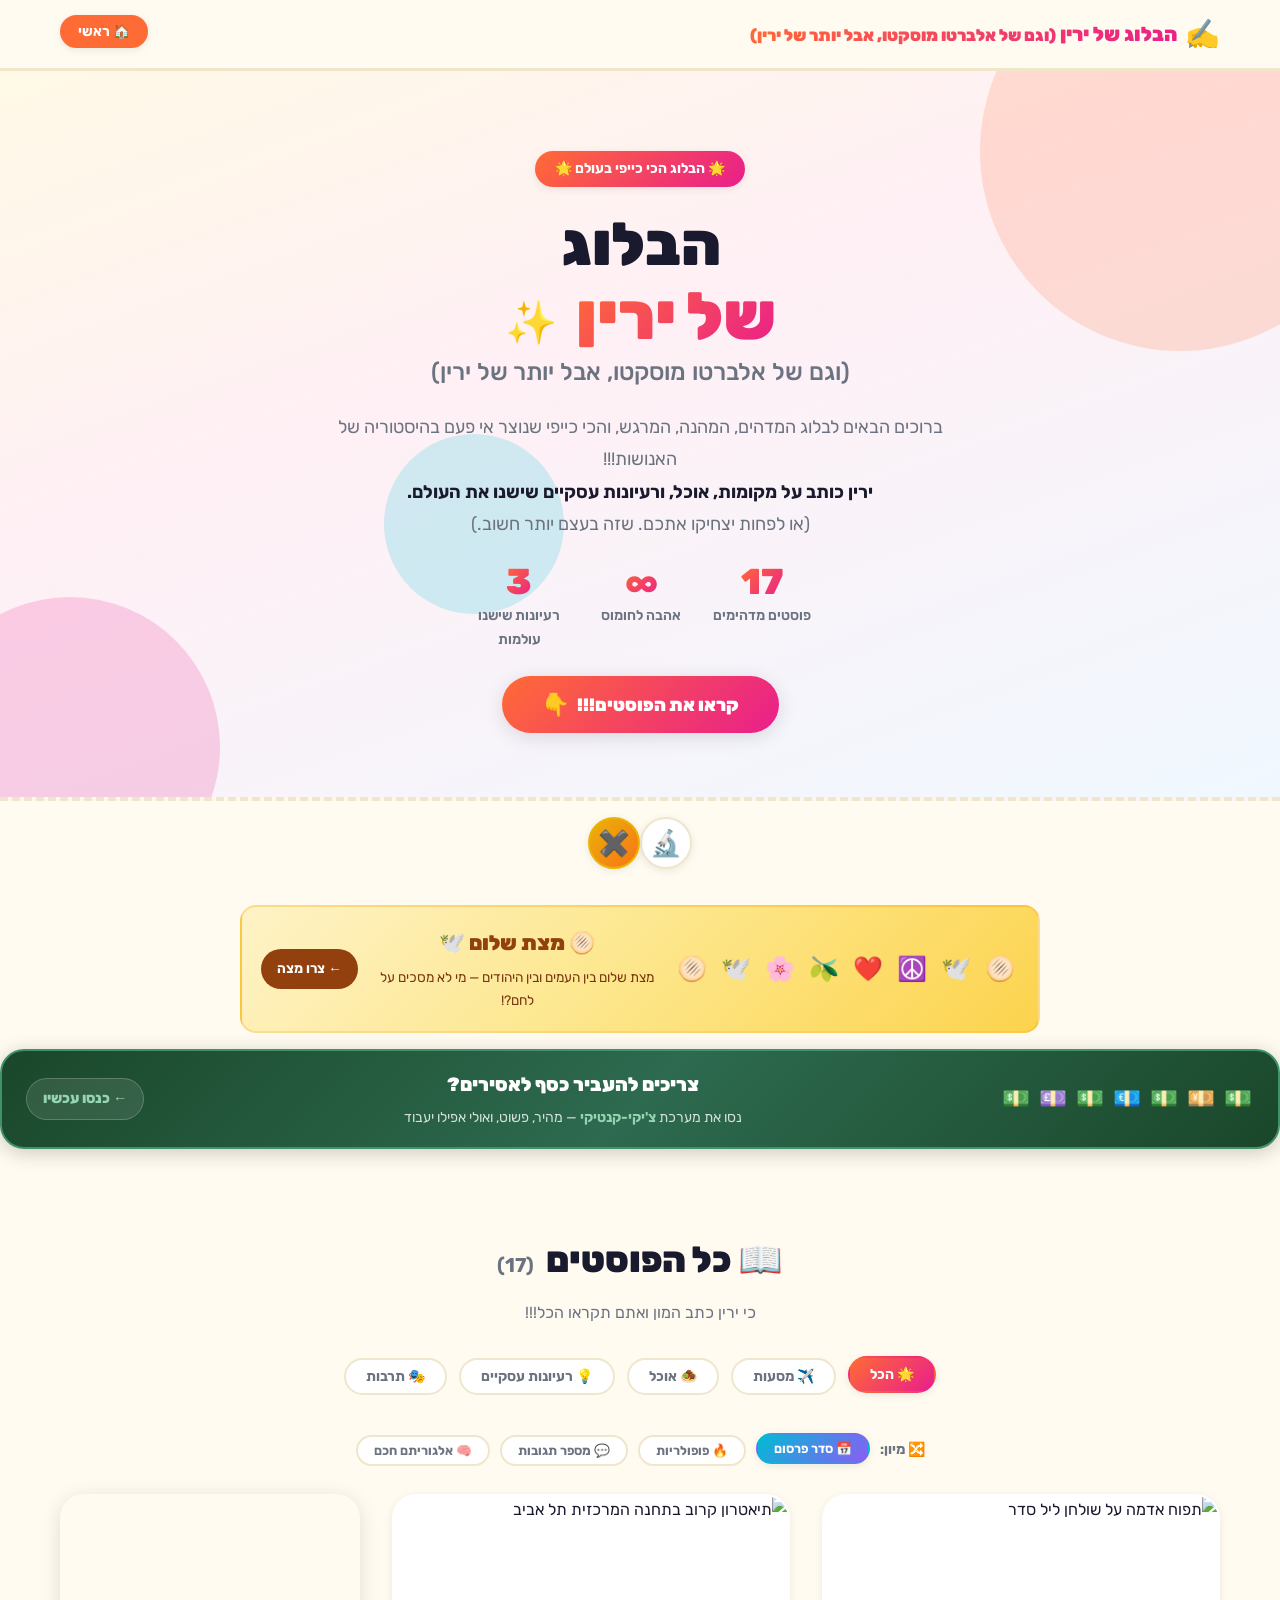
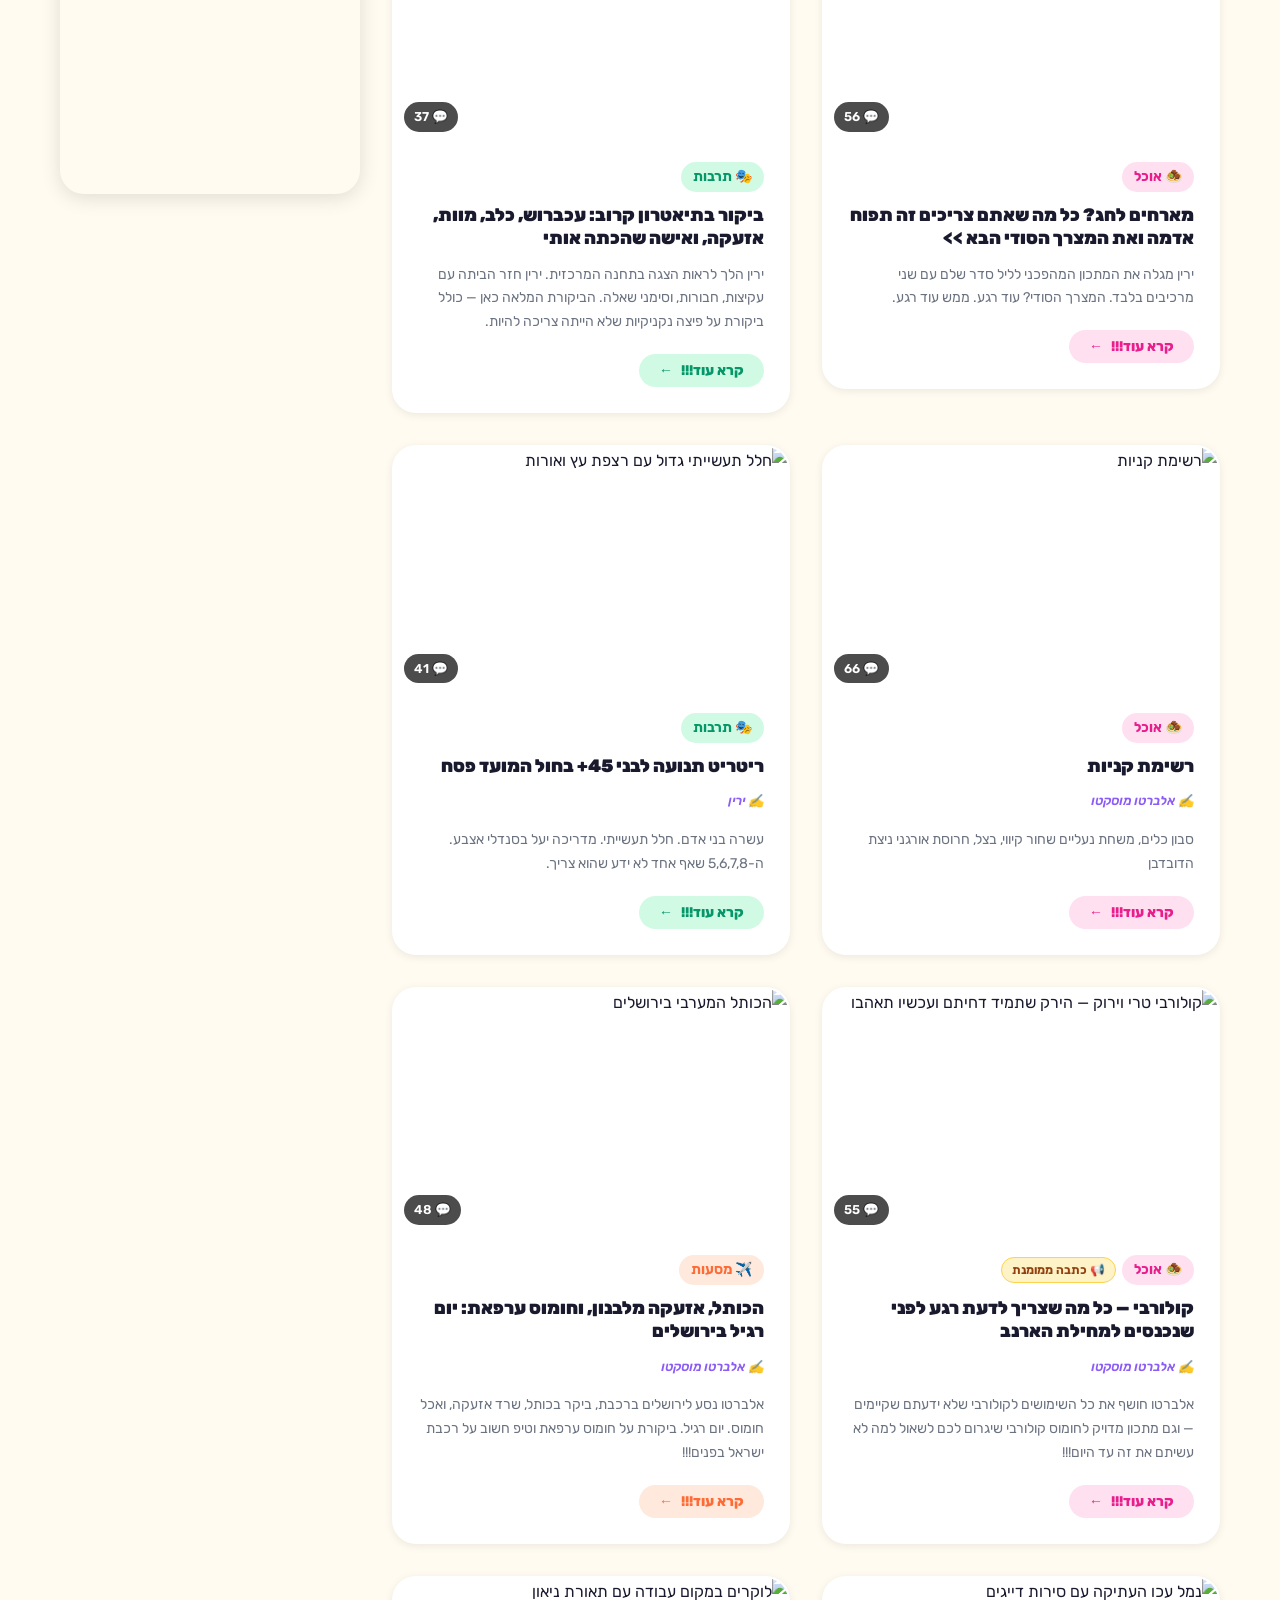
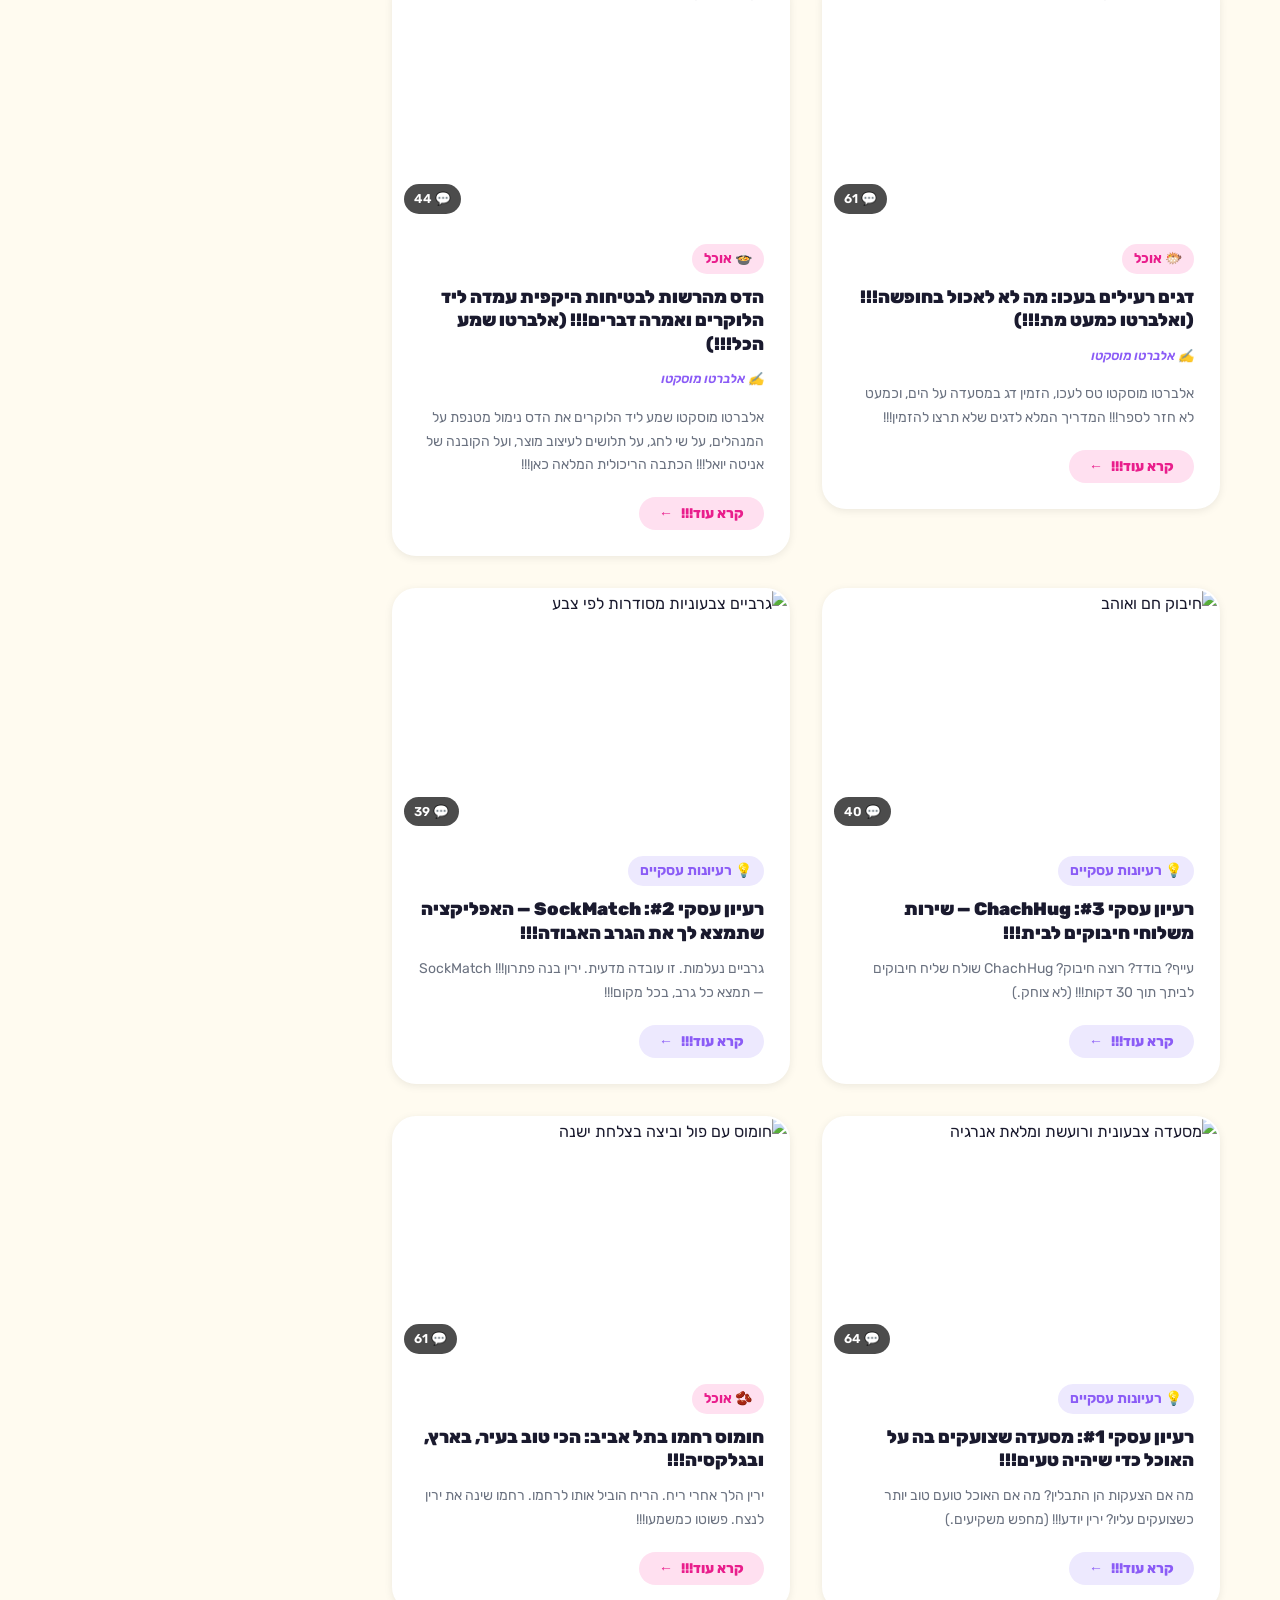
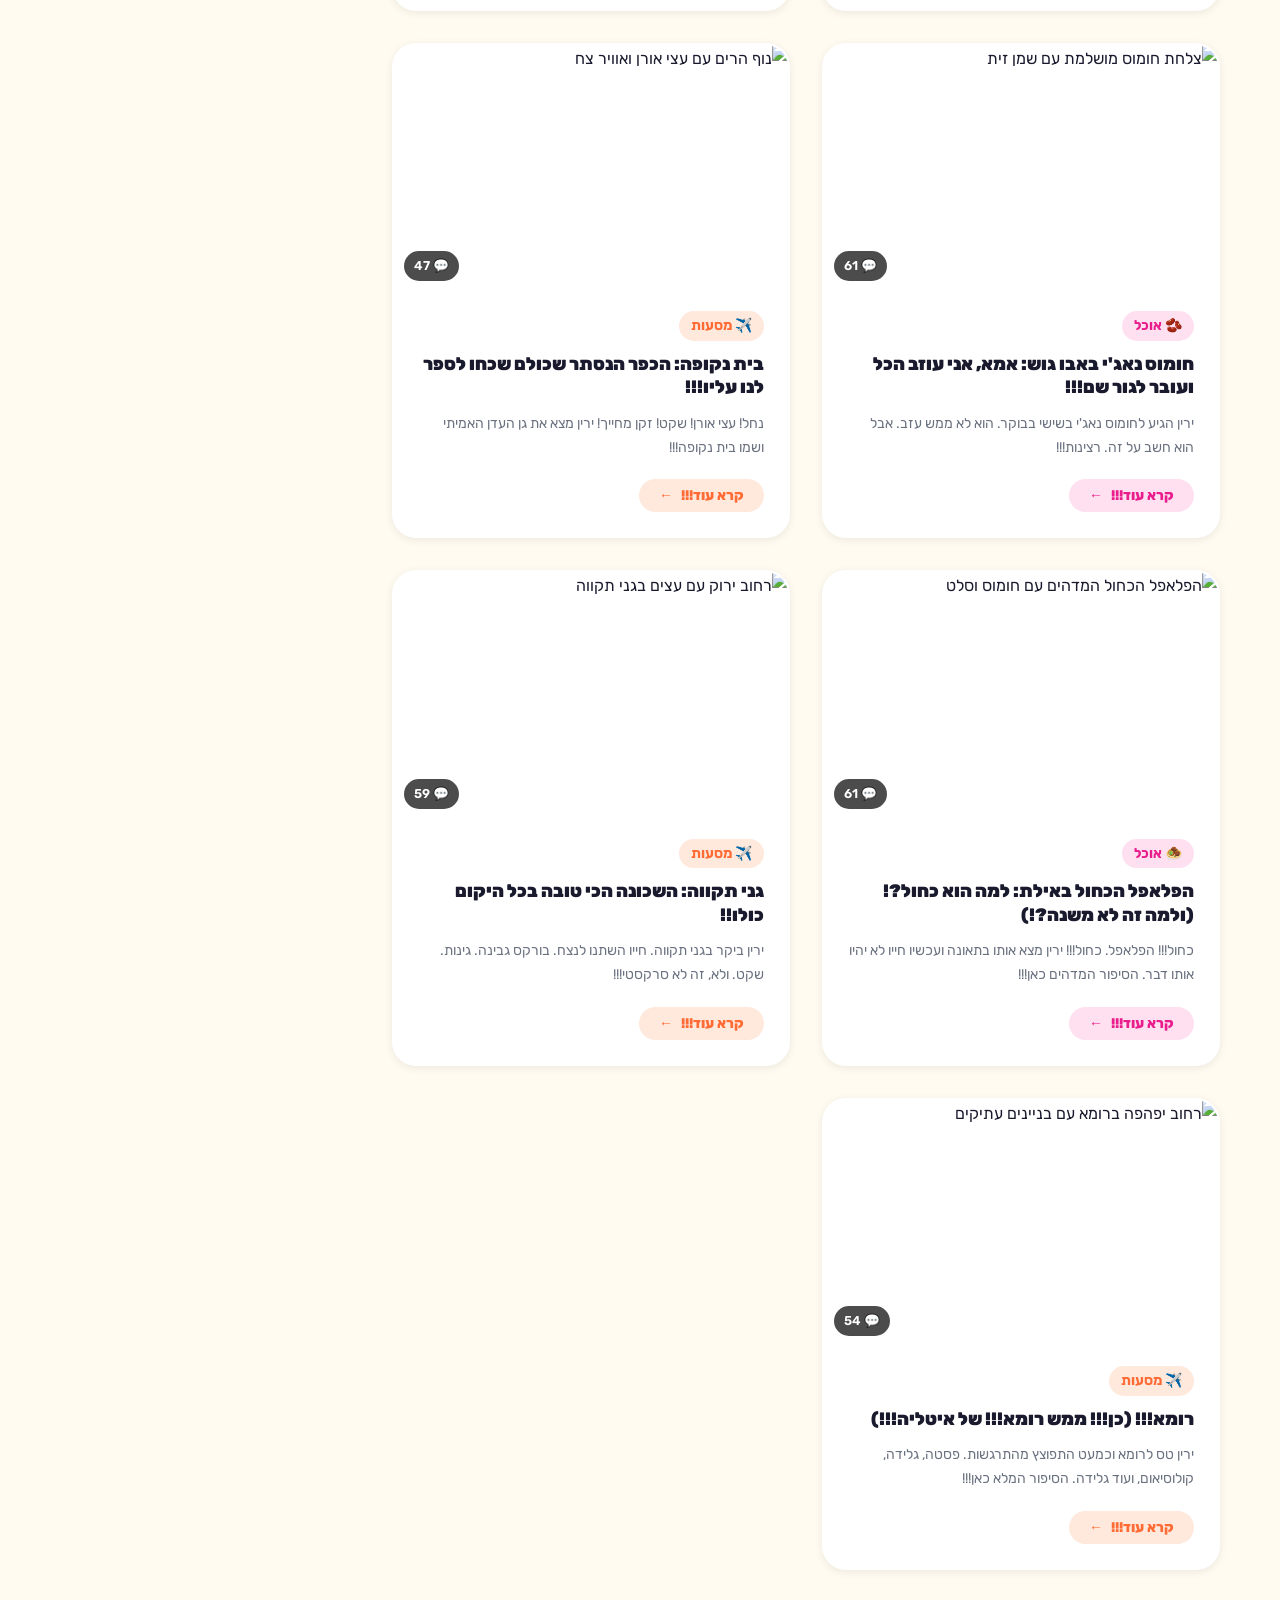
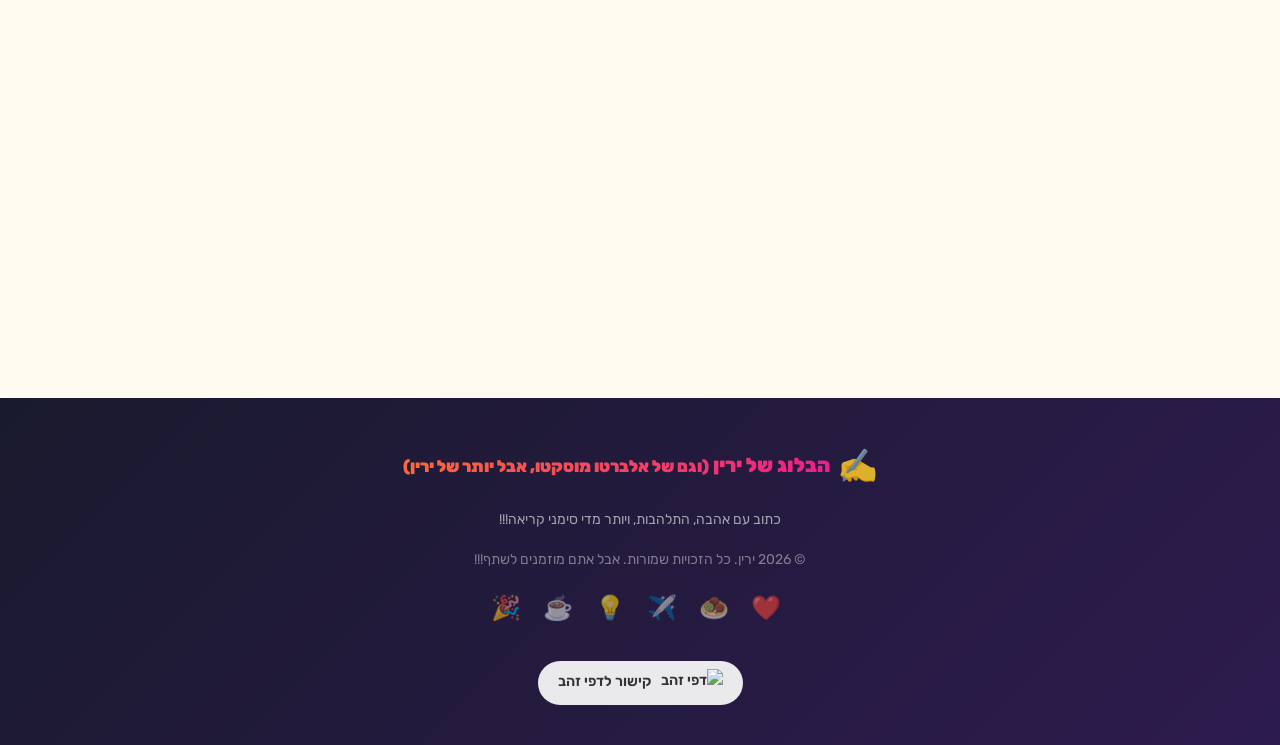
==== commit 9fa6344c: "Fix double-encoding in share URLs, add OG tags for preview, handle truncated links - Remove double e" ====
--- a/index.html
+++ b/index.html
@@ -5,6 +5,14 @@
   <meta name="viewport" content="width=device-width, initial-scale=1.0" />
   <meta name="description" content="הבלוג של ירין — פוסטים על מקומות, אוכל, ורעיונות עסקיים מדהימים!!!" />
   <title>הבלוג של ירין</title>
+
+  <!-- Open Graph — שיתוף -->
+  <meta property="og:title" content="מצת שלום 🫓🕊️ — שלחו מצת שלום בין העמים" />
+  <meta property="og:description" content="מצת שלום בין העמים ובין היהודים — כי מצה היא הדרך לשלום. מי לא מסכים על לחם?! שלחו מצת שלום לחברים בעברית, אנגלית, פרסית, ערבית ויידיש" />
+  <meta property="og:image" content="https://yarinkarnaval.sbs/media/matza-og.jpg" />
+  <meta property="og:url" content="https://yarinkarnaval.sbs/" />
+  <meta property="og:type" content="website" />
+  <meta property="og:locale" content="he_IL" />
 
   <!-- גופן -->
   <link rel="preconnect" href="https://fonts.googleapis.com" />
--- a/css/matza.css
+++ b/css/matza.css
@@ -1,5 +1,5 @@
 /* ============================================================
-   שלום-מצה — שלח מצה וירטואלית לחבר
+   מצת שלום — שלח מצת שלום בין העמים
    ============================================================ */
 
 /* ---- Hero ---- */
@@ -86,6 +86,40 @@
   color: #92400E;
 }
 
+/* ---- Video picker ---- */
+.matza-video-picker {
+  display: flex;
+  gap: 8px;
+  overflow-x: auto;
+  padding-bottom: 4px;
+}
+.matza-video-thumb {
+  flex-shrink: 0;
+  width: 80px;
+  border-radius: 10px;
+  overflow: hidden;
+  border: 3px solid transparent;
+  transition: border-color .2s, transform .15s;
+  cursor: pointer;
+  text-align: center;
+}
+.matza-video-thumb.active { border-color: #F59E0B; transform: scale(1.05); }
+.matza-video-thumb:hover:not(.active) { border-color: #FCD34D; }
+.matza-video-thumb__vid {
+  width: 100%;
+  aspect-ratio: 9/16;
+  object-fit: cover;
+  display: block;
+  pointer-events: none;
+}
+.matza-video-thumb__label {
+  display: block;
+  font-size: .65rem;
+  padding: 2px 0;
+  color: #78350F;
+  font-weight: 600;
+}
+
 /* ---- Emoji picker ---- */
 .matza-emoji-picker {
   max-height: 220px;
@@ -213,6 +247,50 @@
   width: 100px;
   accent-color: #F59E0B;
 }
+
+/* ---- Text list (multi-text) ---- */
+.matza-text-item {
+  display: flex;
+  align-items: center;
+  gap: 8px;
+  padding: 6px 10px;
+  margin-bottom: 4px;
+  border-radius: 8px;
+  background: #F3F4F6;
+  cursor: pointer;
+  transition: background .15s;
+  font-size: .85rem;
+}
+.matza-text-item:hover { background: #E5E7EB; }
+.matza-text-item--active {
+  background: #FEF3C7;
+  border: 2px solid #F59E0B;
+}
+.matza-text-item__lang {
+  font-size: .7rem;
+  font-weight: 700;
+  color: #92400E;
+  background: #FDE68A;
+  padding: 2px 8px;
+  border-radius: 10px;
+  white-space: nowrap;
+}
+.matza-text-item__text {
+  flex: 1;
+  min-width: 0;
+  overflow: hidden;
+  text-overflow: ellipsis;
+  white-space: nowrap;
+  color: #374151;
+}
+.matza-text-item__remove {
+  font-size: .75rem;
+  color: #DC2626;
+  padding: 2px 6px;
+  border-radius: 4px;
+  transition: background .15s;
+}
+.matza-text-item__remove:hover { background: #FEE2E2; }
 
 /* ---- Action buttons ---- */
 .matza-action-btns {
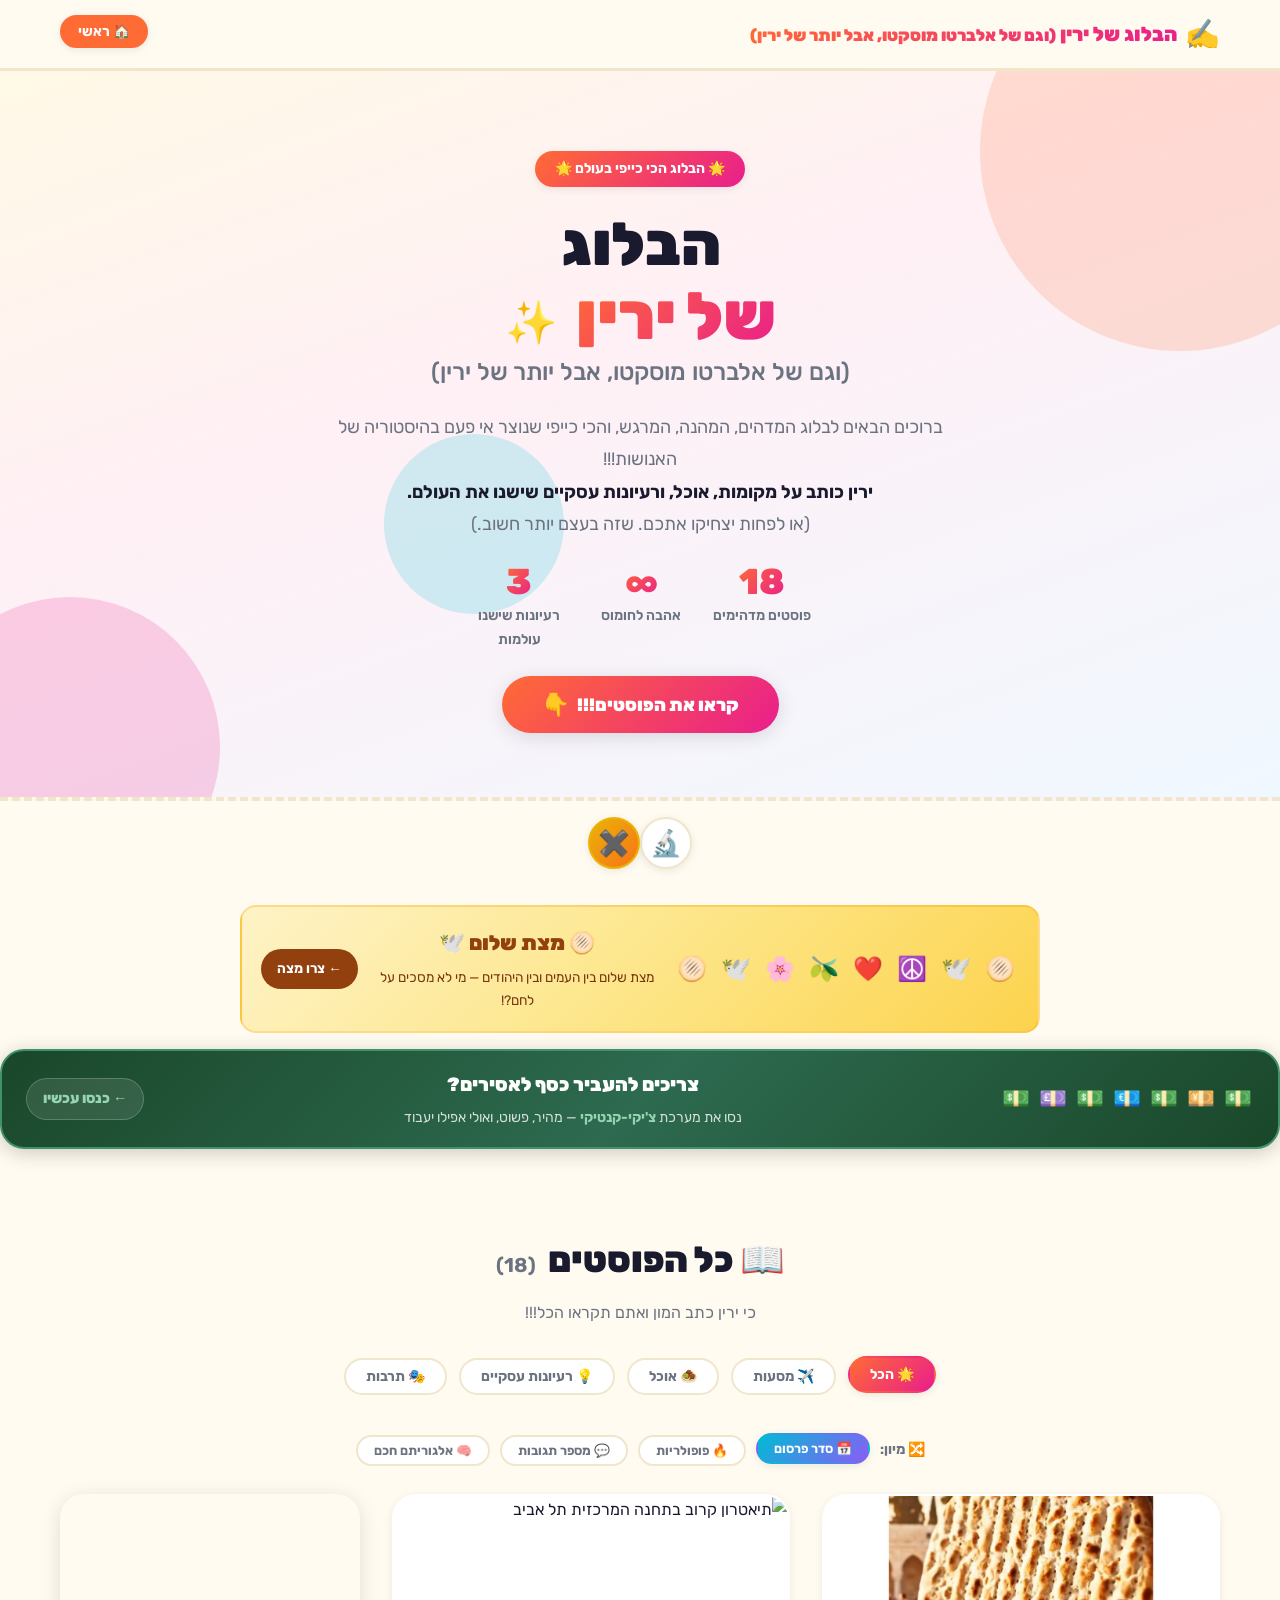
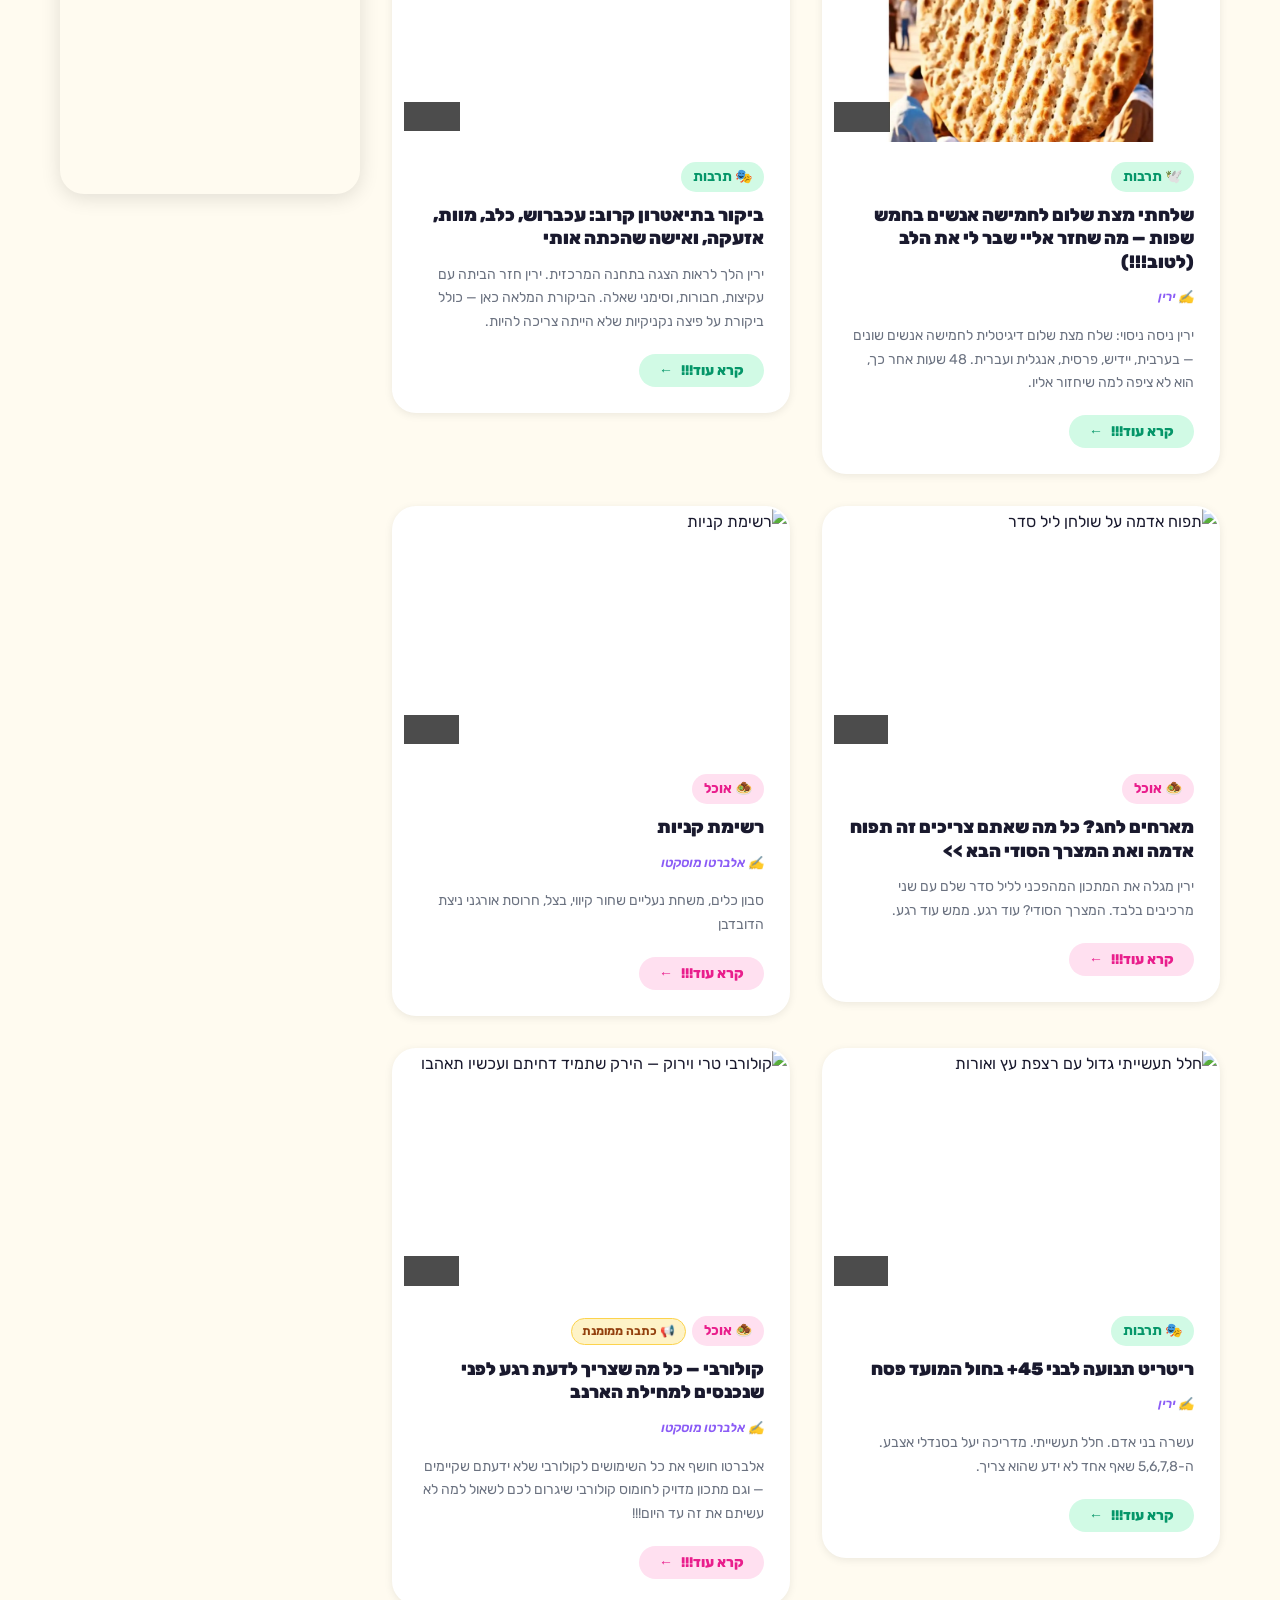
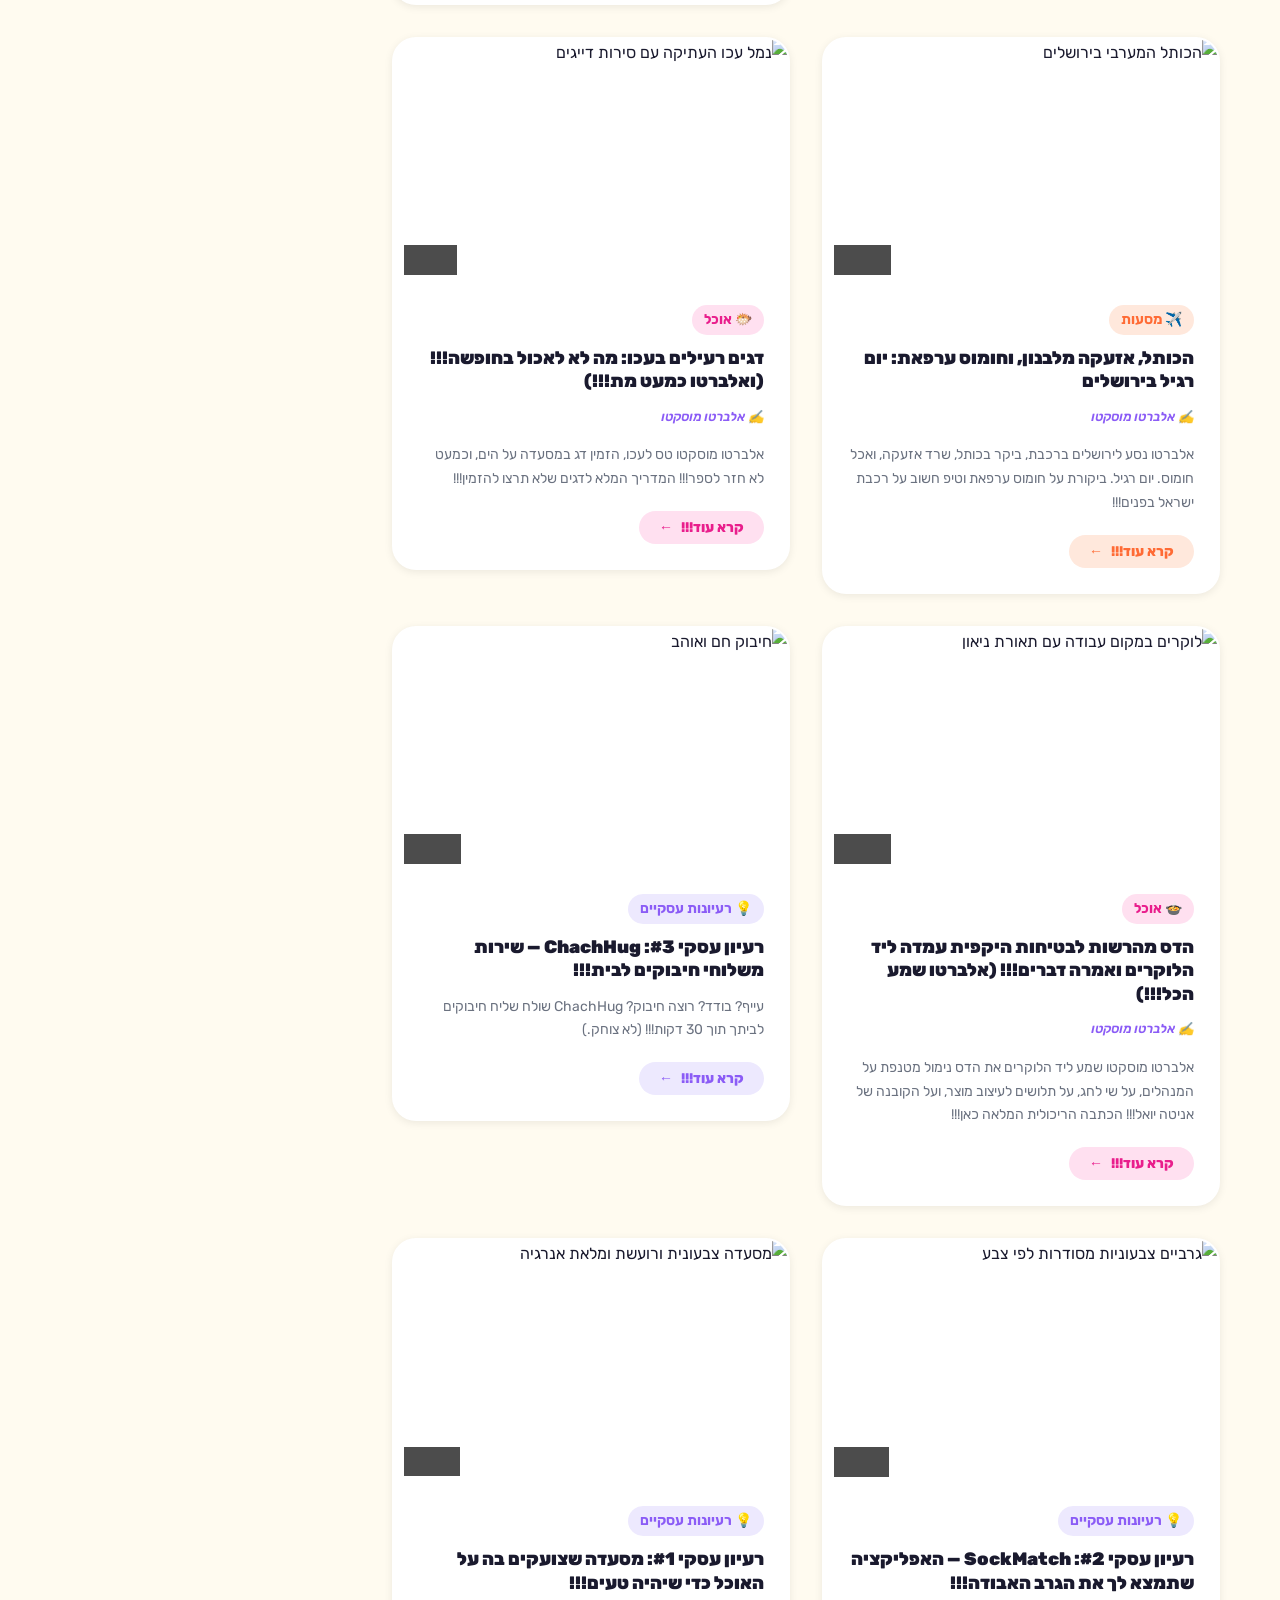
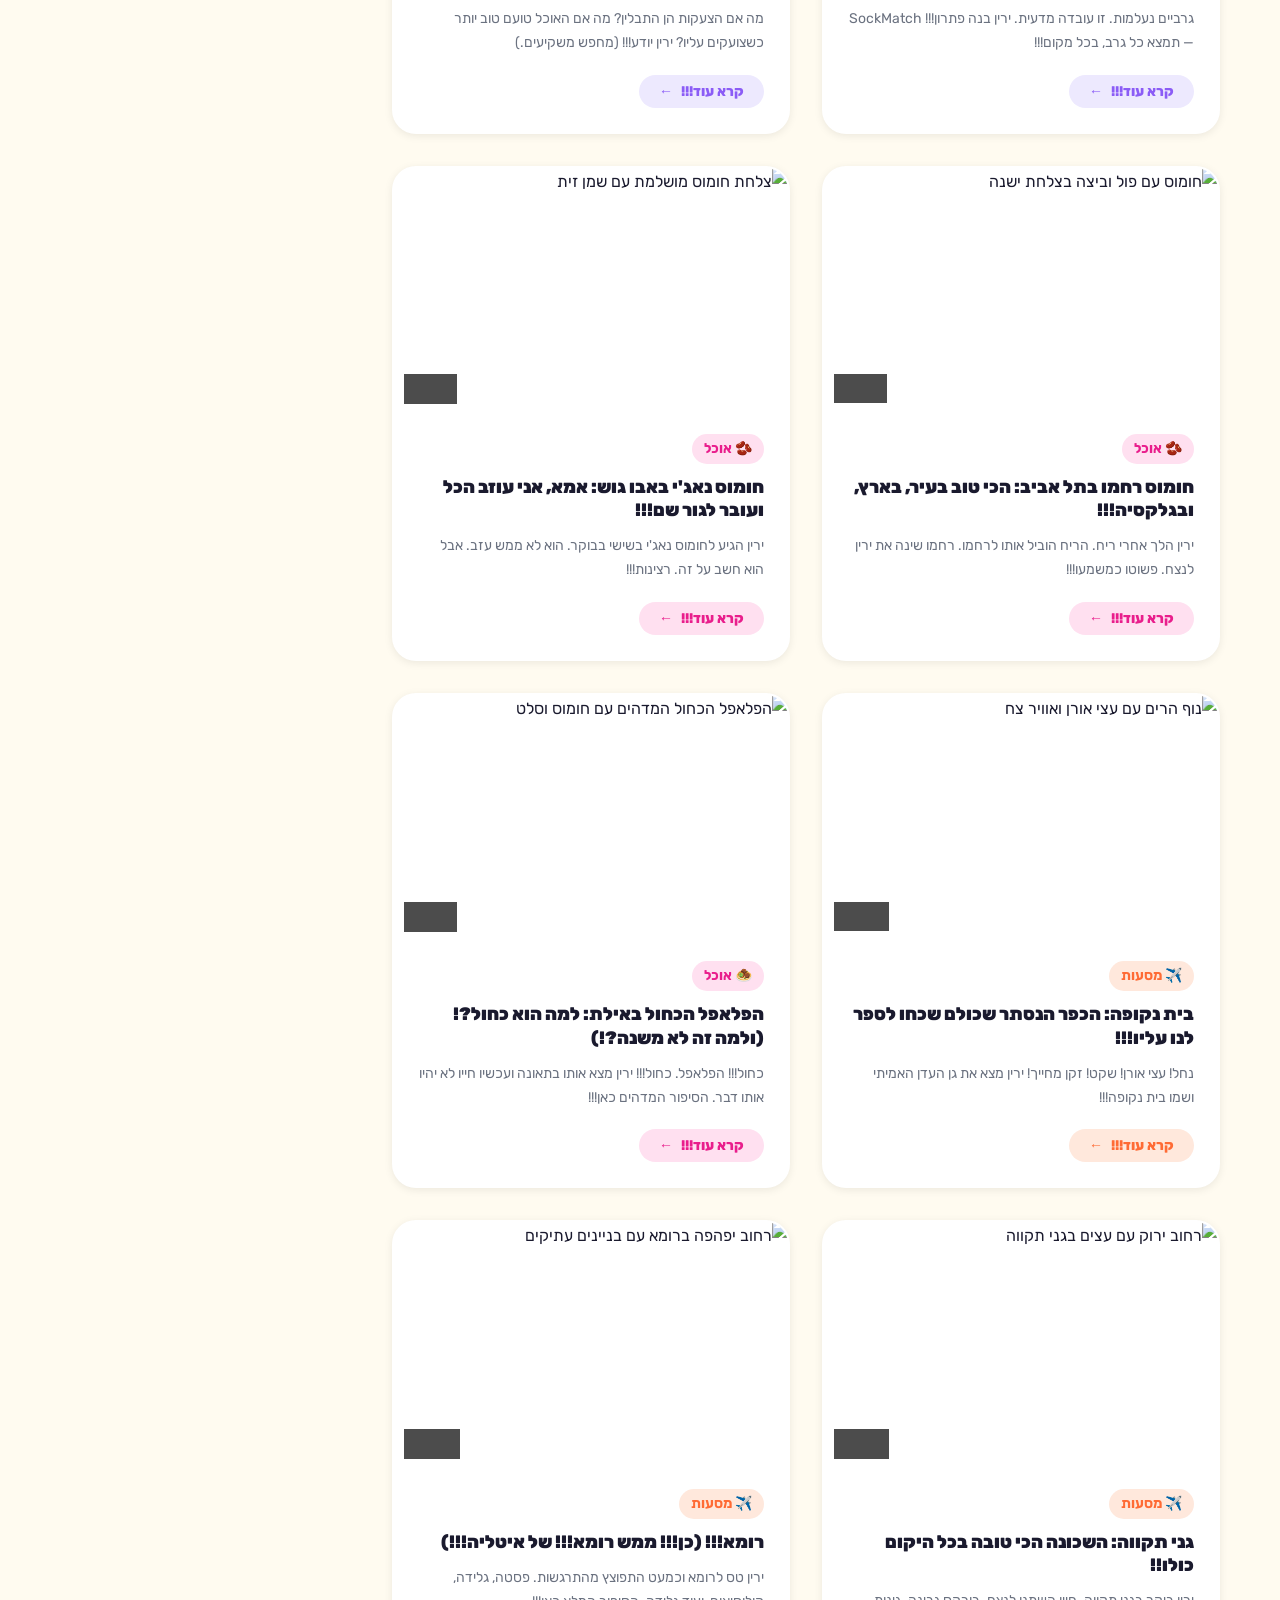
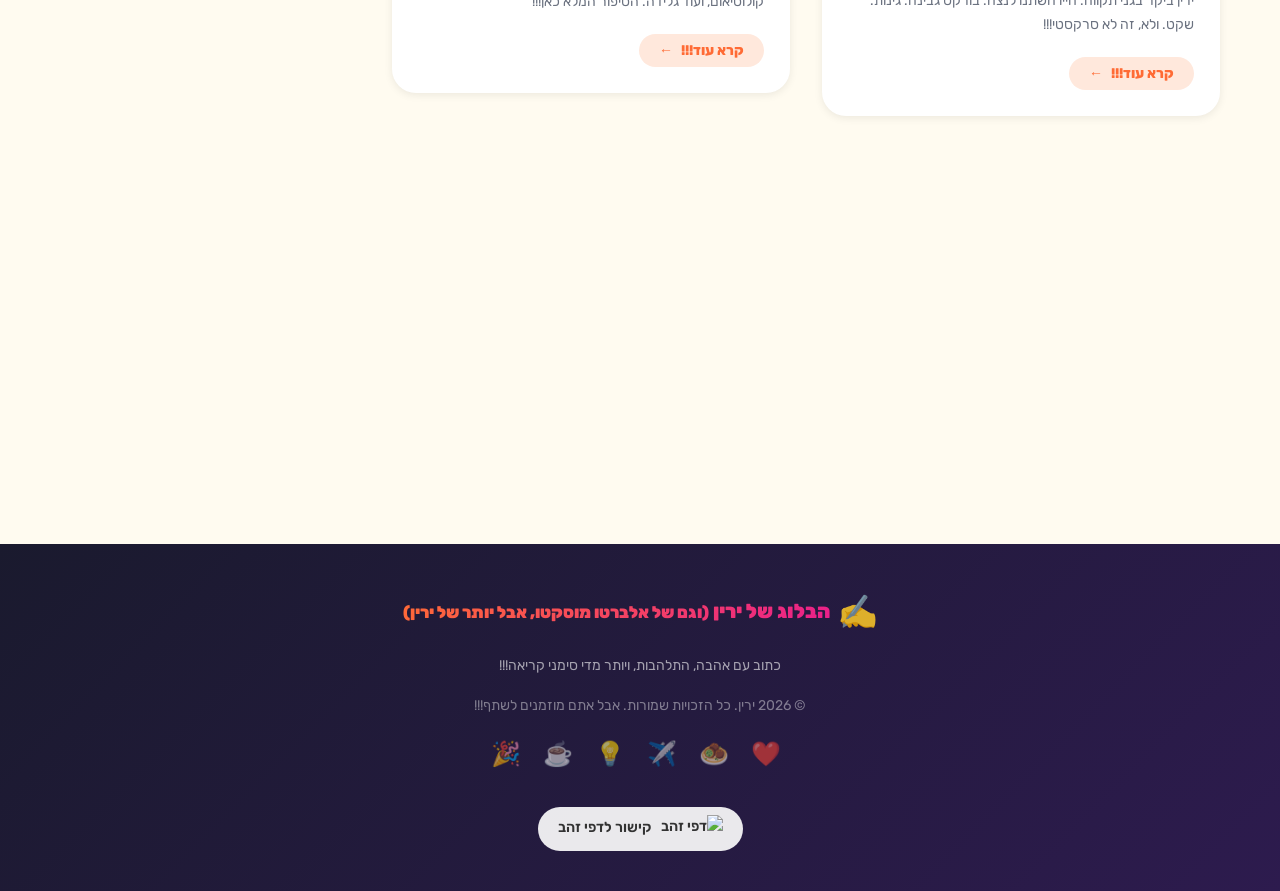
==== commit f7b2d3d2: "SEO boost: sitemap, robots, dynamic meta tags, JSON-LD, new viral post - Add robots.txt with max-ima" ====
--- a/index.html
+++ b/index.html
@@ -3,16 +3,41 @@
 <head>
   <meta charset="UTF-8" />
   <meta name="viewport" content="width=device-width, initial-scale=1.0" />
-  <meta name="description" content="הבלוג של ירין — פוסטים על מקומות, אוכל, ורעיונות עסקיים מדהימים!!!" />
-  <title>הבלוג של ירין</title>
+  <meta name="description" content="הבלוג הכי כייפי בישראל — ירין כותב על מקומות מדהימים, אוכל שמשנה חיים, ורעיונות עסקיים שהעולם מחכה להם. פסח 2026: שלחו מצת שלום לכולם!!!" id="meta-description" />
+  <meta name="robots" content="max-image-preview:large" />
+  <title>הבלוג של ירין 📝</title>
+
+  <!-- Canonical -->
+  <link rel="canonical" href="https://yarinkarnaval.sbs/" id="canonical-link" />
 
   <!-- Open Graph — שיתוף -->
-  <meta property="og:title" content="מצת שלום 🫓🕊️ — שלחו מצת שלום בין העמים" />
-  <meta property="og:description" content="מצת שלום בין העמים ובין היהודים — כי מצה היא הדרך לשלום. מי לא מסכים על לחם?! שלחו מצת שלום לחברים בעברית, אנגלית, פרסית, ערבית ויידיש" />
-  <meta property="og:image" content="https://yarinkarnaval.sbs/media/matza-og.jpg" />
-  <meta property="og:url" content="https://yarinkarnaval.sbs/" />
-  <meta property="og:type" content="website" />
+  <meta property="og:title" content="הבלוג של ירין 📝 — מקומות, אוכל, ורעיונות עסקיים" id="og-title" />
+  <meta property="og:description" content="הבלוג הכי כייפי בישראל — מקומות מדהימים, אוכל שמשנה חיים, ורעיונות עסקיים. עכשיו: מצת שלום 🫓🕊️ — שלחו מצה לכולם בעברית, ערבית, יידיש, אנגלית ופרסית!" id="og-description" />
+  <meta property="og:image" content="https://yarinkarnaval.sbs/media/matza-og.jpg" id="og-image" />
+  <meta property="og:url" content="https://yarinkarnaval.sbs/" id="og-url" />
+  <meta property="og:type" content="website" id="og-type" />
   <meta property="og:locale" content="he_IL" />
+  <meta property="og:site_name" content="הבלוג של ירין" />
+
+  <!-- Twitter / X Card -->
+  <meta name="twitter:card" content="summary_large_image" />
+  <meta name="twitter:title" content="הבלוג של ירין 📝 — מקומות, אוכל, ורעיונות עסקיים" id="tw-title" />
+  <meta name="twitter:description" content="הבלוג הכי כייפי בישראל — ירין כותב על מקומות, אוכל ורעיונות. עכשיו: מצת שלום 🫓🕊️" id="tw-description" />
+  <meta name="twitter:image" content="https://yarinkarnaval.sbs/media/matza-og.jpg" id="tw-image" />
+
+  <!-- JSON-LD Structured Data (updated dynamically per page) -->
+  <script type="application/ld+json" id="page-json-ld">
+  {
+    "@context": "https://schema.org",
+    "@type": "Blog",
+    "name": "הבלוג של ירין",
+    "description": "הבלוג הכי כייפי בישראל — מקומות מדהימים, אוכל שמשנה חיים, ורעיונות עסקיים",
+    "url": "https://yarinkarnaval.sbs/",
+    "inLanguage": "he",
+    "author": { "@type": "Person", "name": "ירין" },
+    "publisher": { "@type": "Person", "name": "ירין" }
+  }
+  </script>
 
   <!-- גופן -->
   <link rel="preconnect" href="https://fonts.googleapis.com" />
@@ -96,11 +121,11 @@
   <!-- ============================================================
        סקריפטים
        ============================================================ -->
-  <script src="js/data.js?v=12"></script>
+  <script src="js/data.js?v=13"></script>
   <script src="js/chiki.js?v=1"></script>
   <script src="js/animations/dance.js?v=1"></script>
-  <script src="js/matza.js?v=1"></script>
-  <script src="js/app.js?v=13"></script>
+  <script src="js/matza.js?v=2"></script>
+  <script src="js/app.js?v=14"></script>
   <script>
     // שנה נוכחית בפוטר
     document.getElementById('footer-year').textContent =
--- a/css/matza.css
+++ b/css/matza.css
@@ -1,6 +1,12 @@
 /* ============================================================
    מצת שלום — שלח מצת שלום בין העמים
    ============================================================ */
+
+/* ---- Page wrapper ---- */
+.matza-page {
+  max-width: 100vw;
+  overflow-x: hidden;
+}
 
 /* ---- Hero ---- */
 .matza-hero {
@@ -44,6 +50,7 @@
   box-shadow: 0 8px 32px rgba(0,0,0,.15);
   background: #F5E6C8;
   cursor: grab;
+  max-width: 100%;
 }
 .matza-canvas:active { cursor: grabbing; }
 
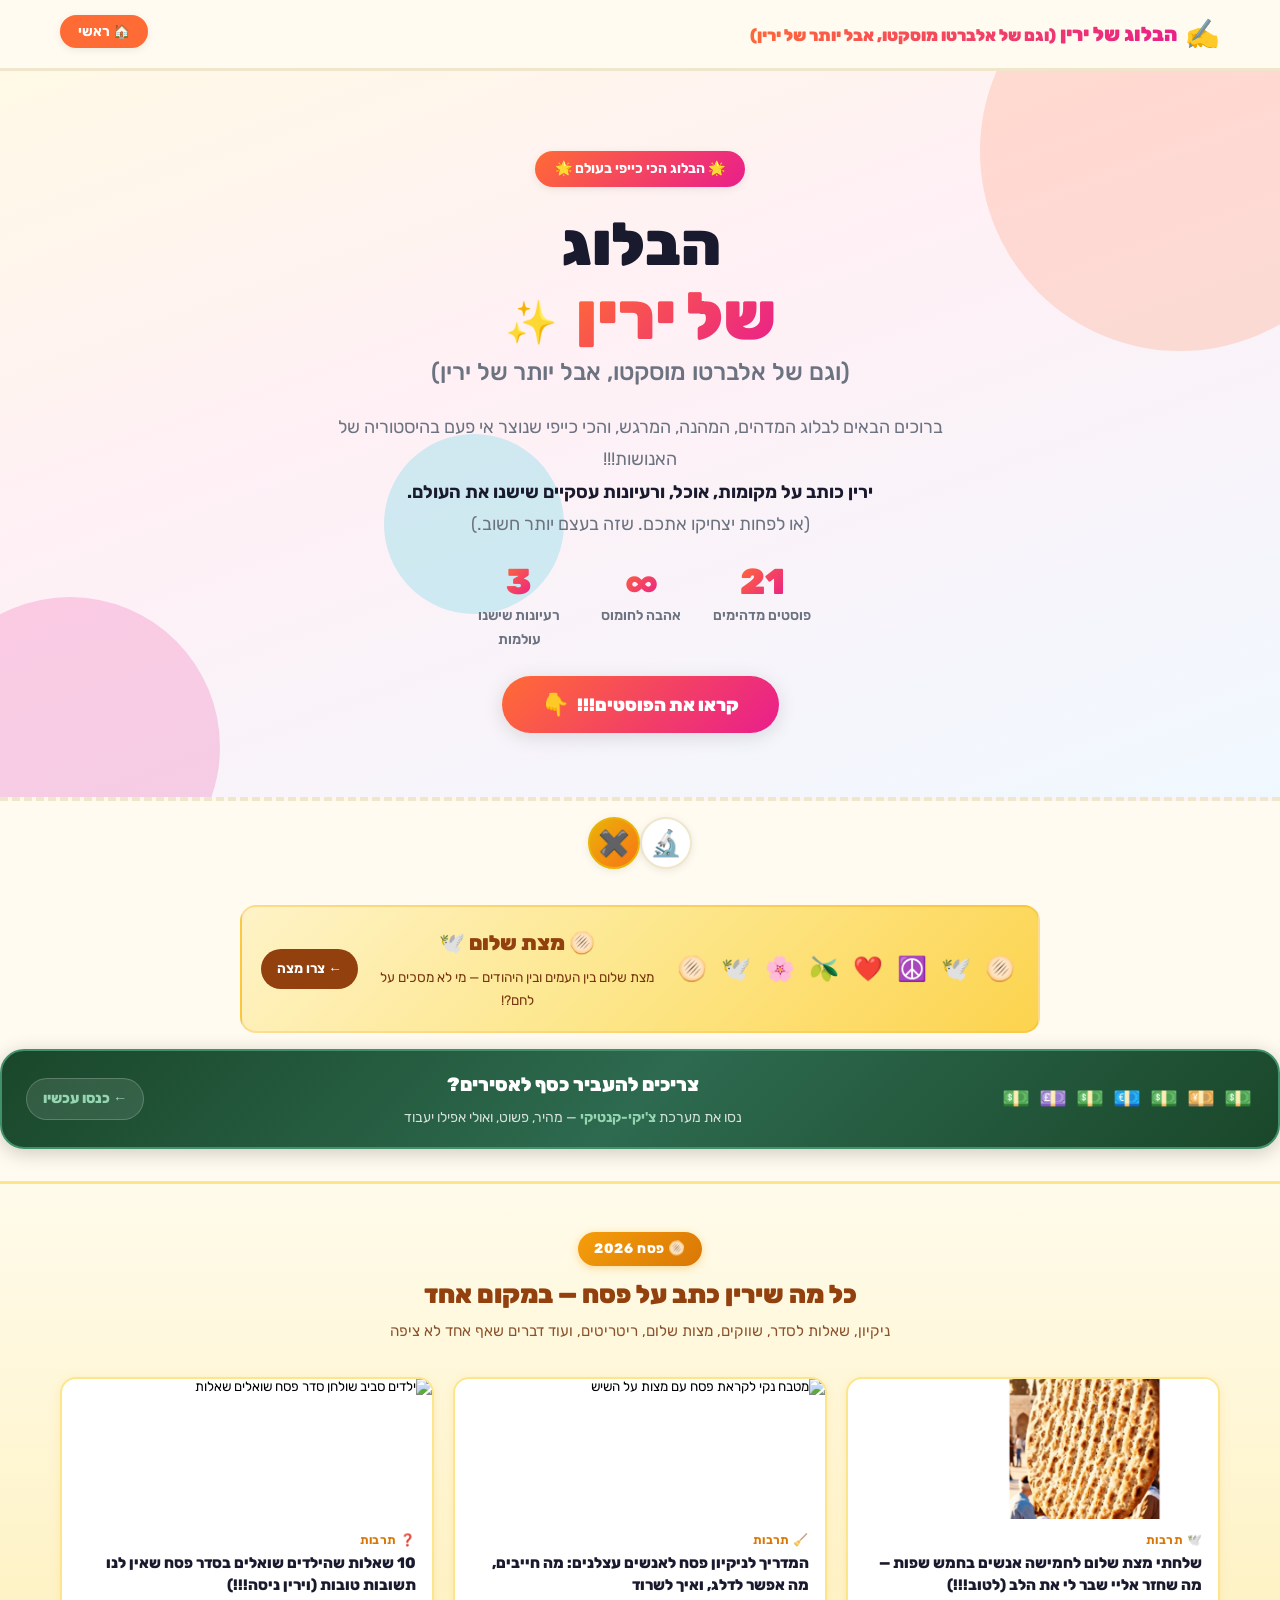
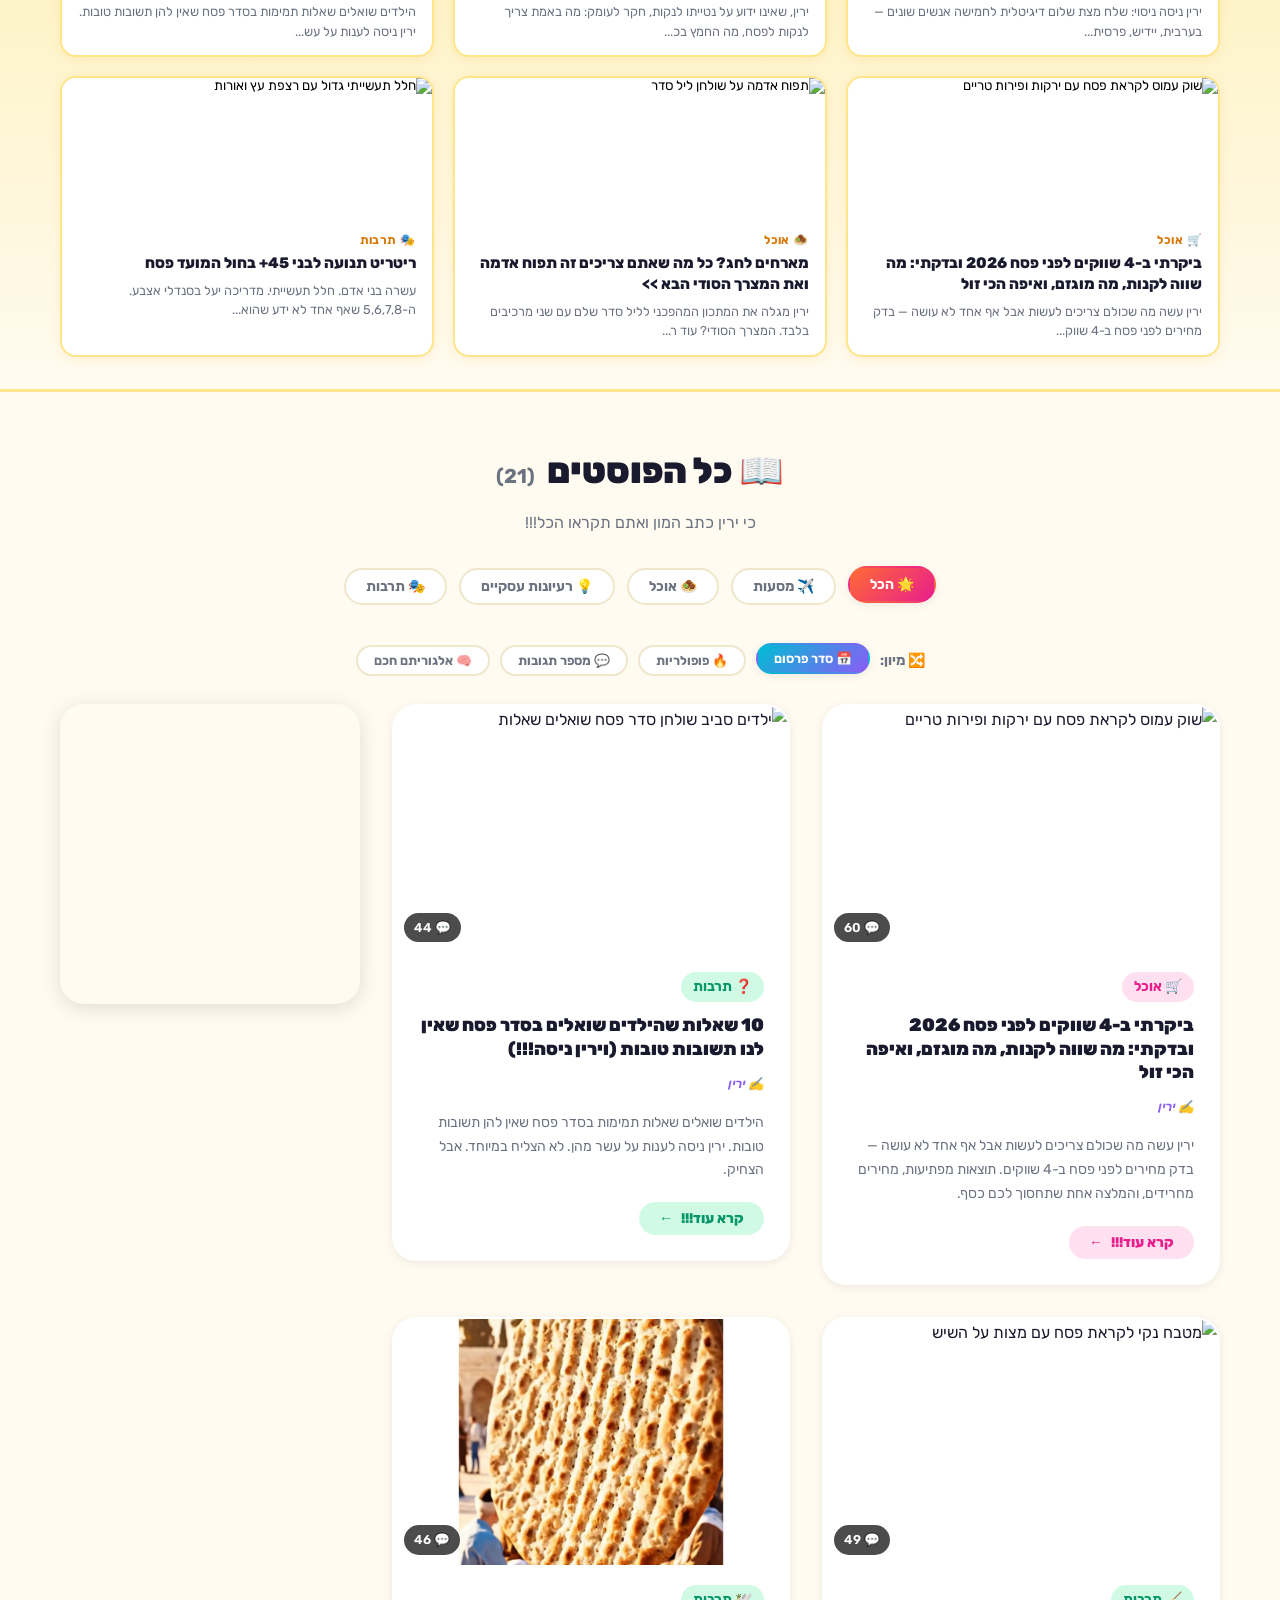
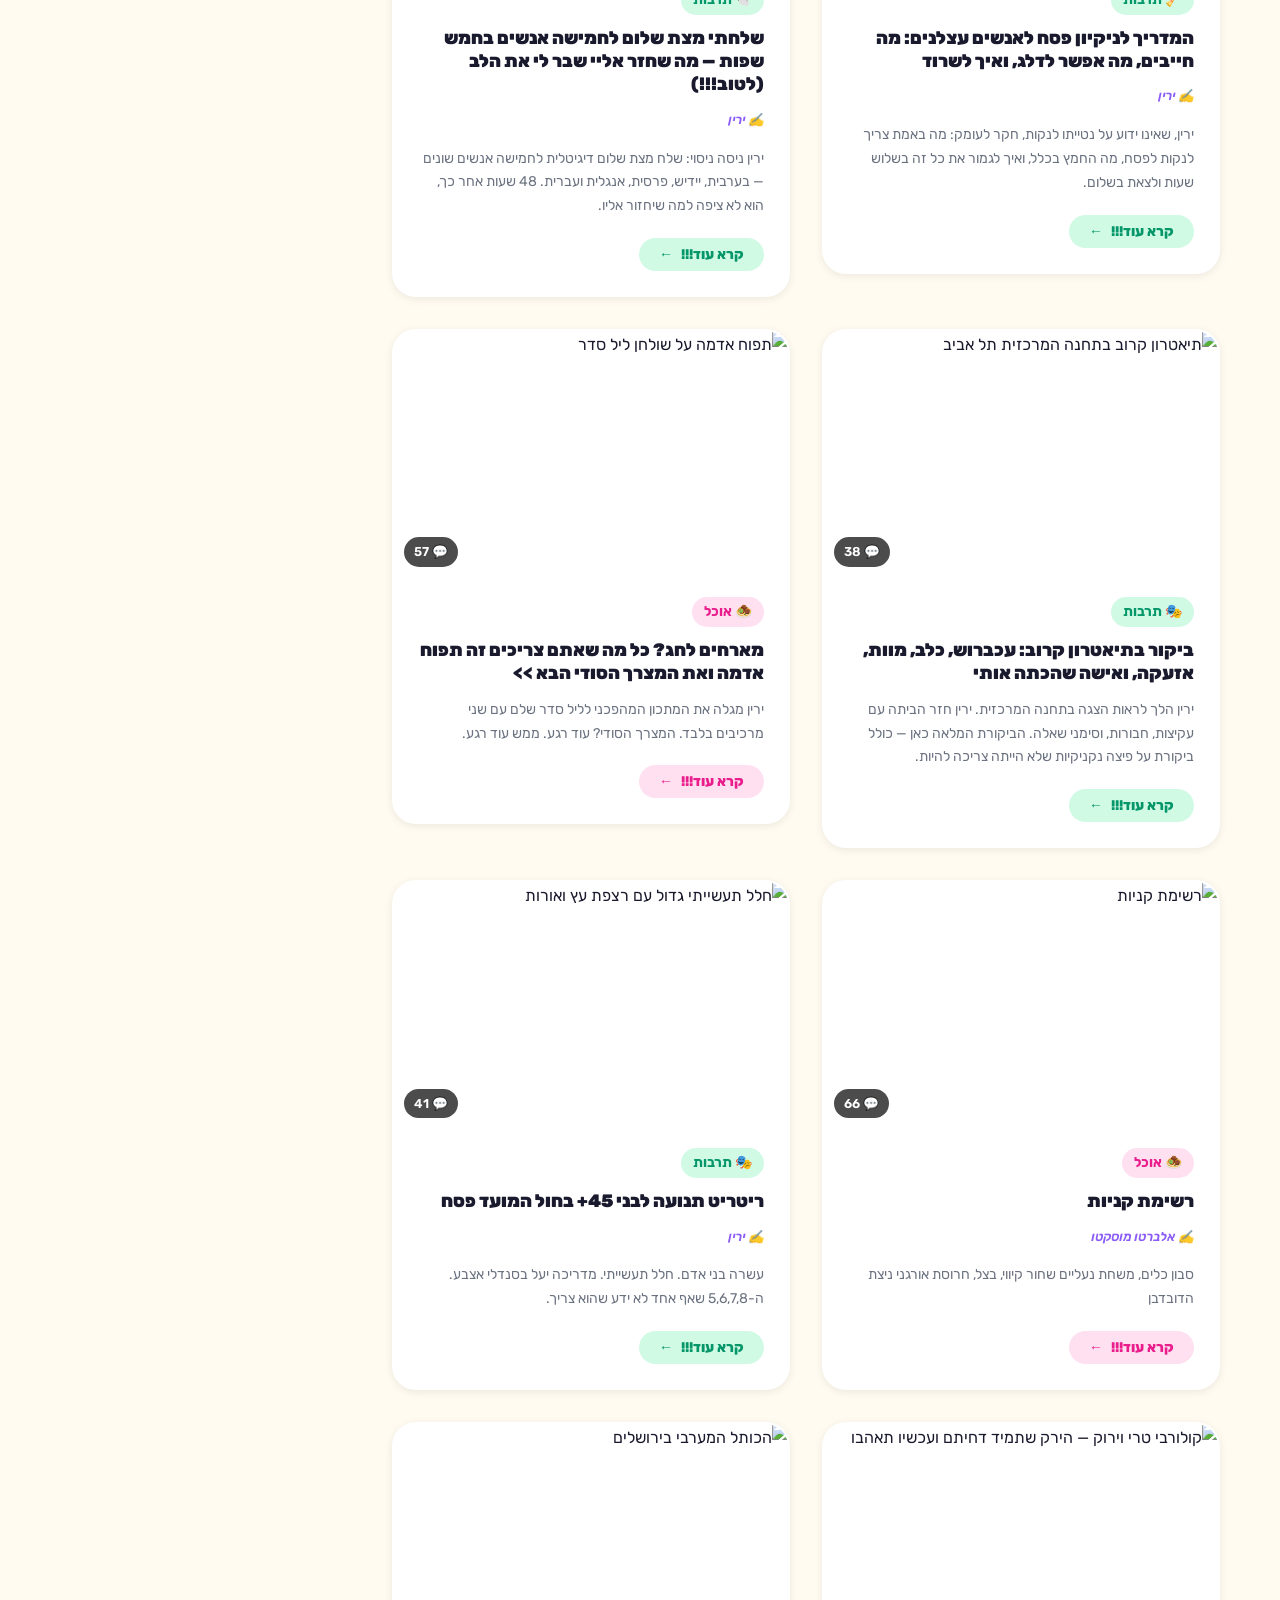
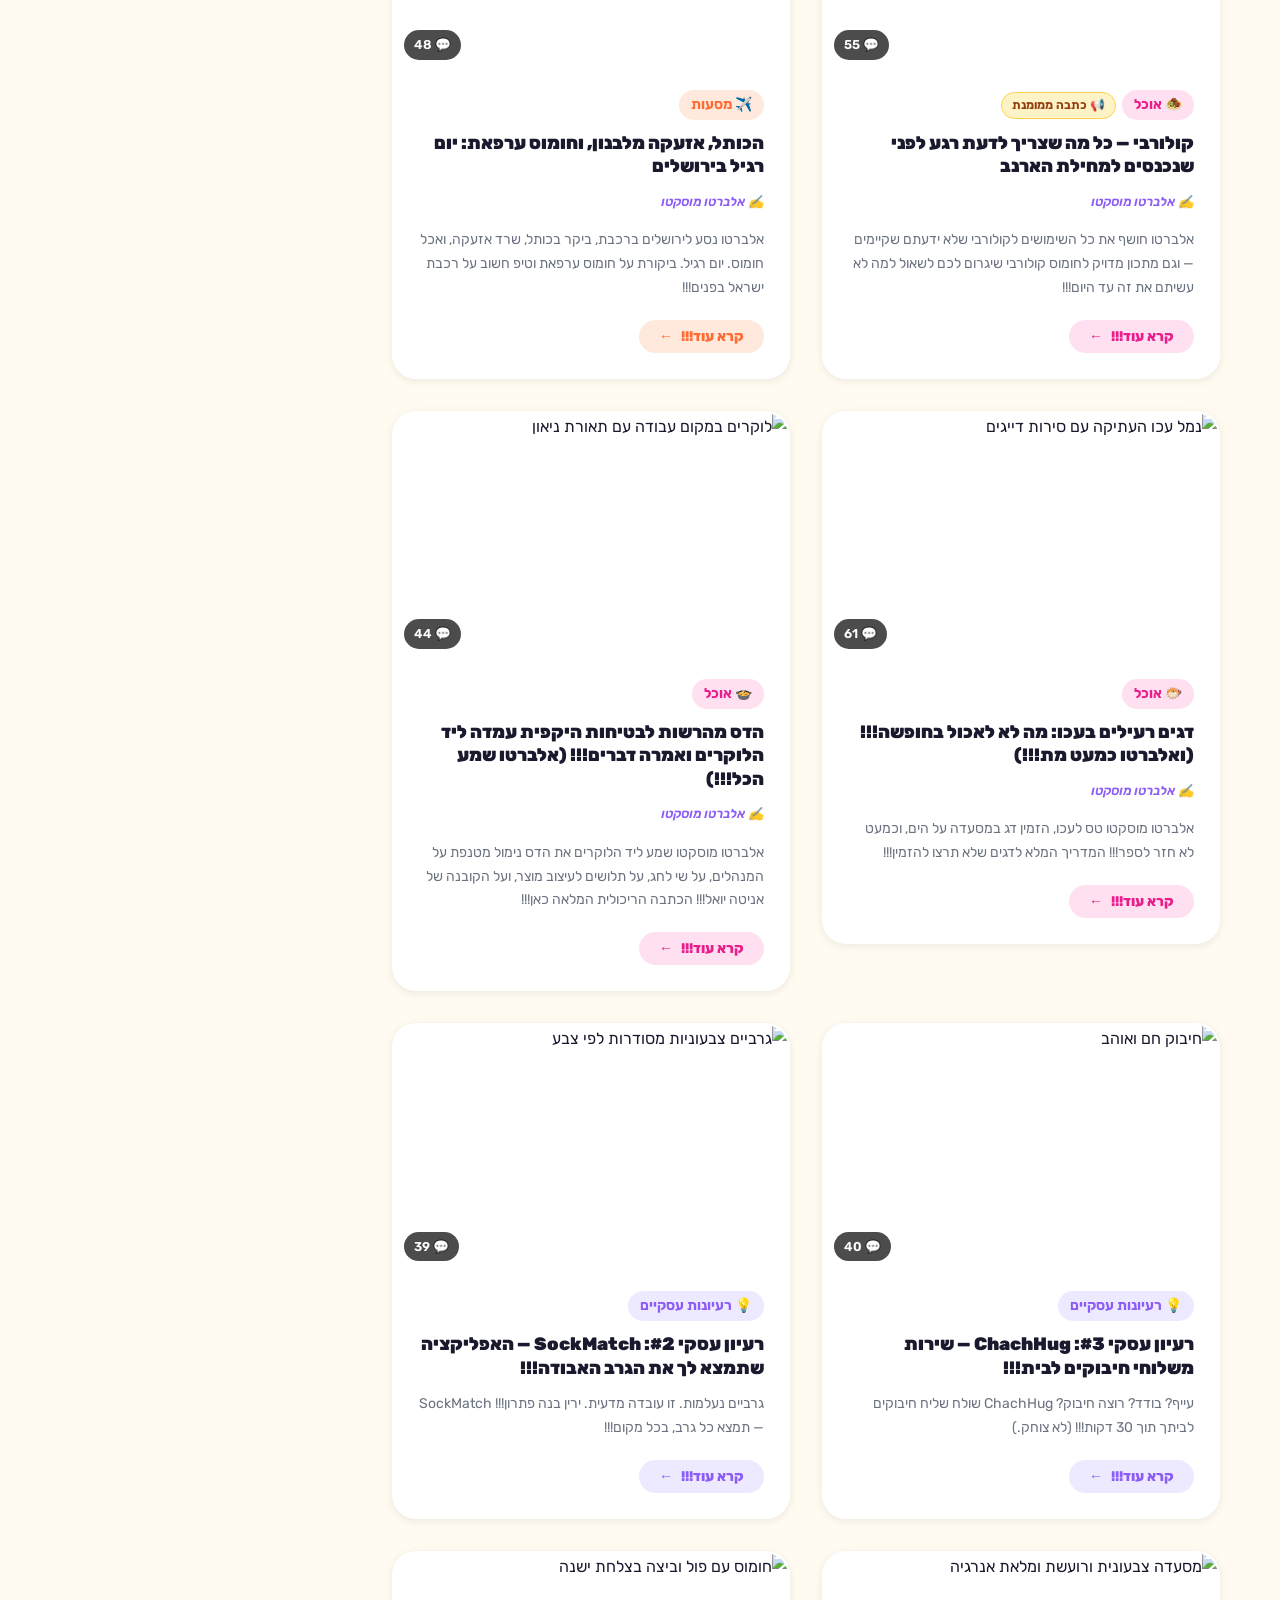
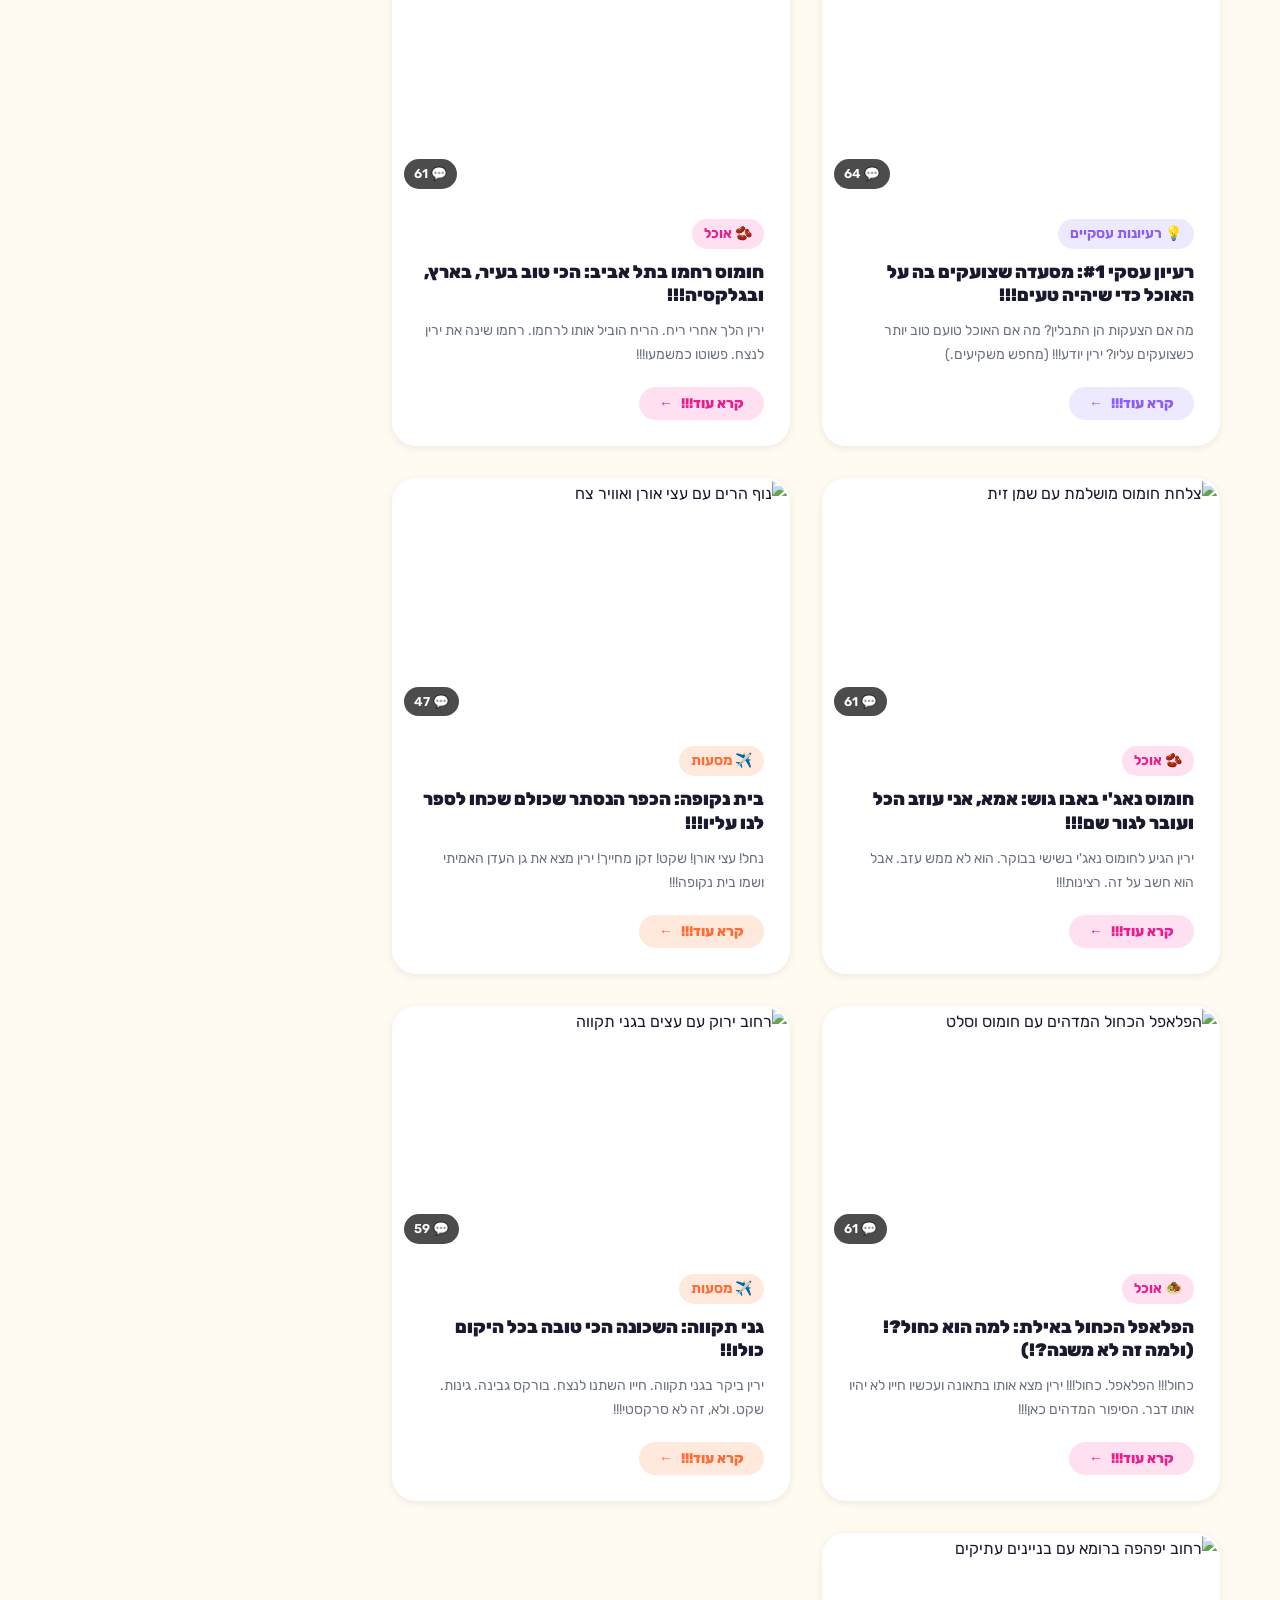
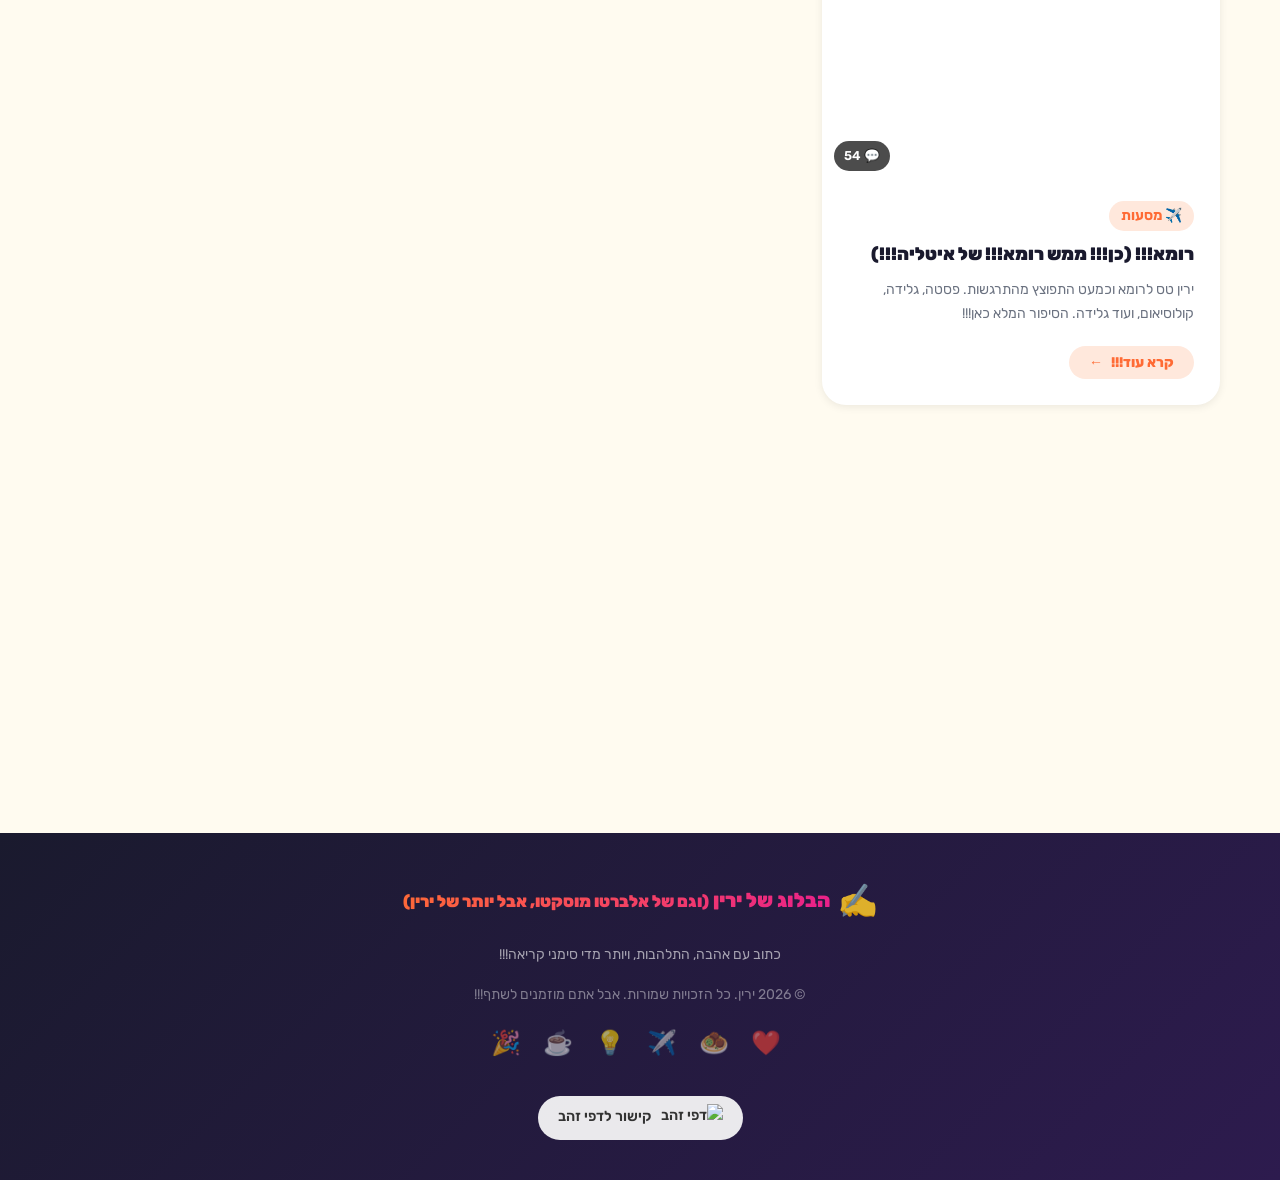
==== commit 19fe3408: "Pesach 2026 content push: 3 new posts, hub section, share bar, better comments New posts (all in Yar" ====
--- a/index.html
+++ b/index.html
@@ -45,7 +45,7 @@
   <link href="https://fonts.googleapis.com/css2?family=Rubik:wght@400;500;700;900&display=swap" rel="stylesheet" />
 
   <!-- עיצוב -->
-  <link rel="stylesheet" href="css/style.css?v=12" />
+  <link rel="stylesheet" href="css/style.css?v=13" />
   <link rel="stylesheet" href="css/chiki.css?v=1" />
   <link rel="stylesheet" href="css/matza.css?v=1" />
 
@@ -121,11 +121,11 @@
   <!-- ============================================================
        סקריפטים
        ============================================================ -->
-  <script src="js/data.js?v=13"></script>
+  <script src="js/data.js?v=14"></script>
   <script src="js/chiki.js?v=1"></script>
   <script src="js/animations/dance.js?v=1"></script>
   <script src="js/matza.js?v=2"></script>
-  <script src="js/app.js?v=14"></script>
+  <script src="js/app.js?v=15"></script>
   <script>
     // שנה נוכחית בפוטר
     document.getElementById('footer-year').textContent =
--- a/css/style.css
+++ b/css/style.css
@@ -1159,3 +1159,124 @@
   .admin__stats { grid-template-columns: 1fr 1fr; gap: 8px; }
   .admin__stat-num { font-size: 1.8rem; }
 }
+
+/* ============================================================
+   פסח האב — Pesach Hub section
+   ============================================================ */
+
+.pesach-hub {
+  padding: 3rem 0 2rem;
+  background: linear-gradient(180deg, #FFFBEB 0%, #FEF3C7 50%, #FFFBF0 100%);
+  border-top: 3px solid #FDE68A;
+  border-bottom: 3px solid #FDE68A;
+}
+
+.pesach-hub__header {
+  text-align: center;
+  margin-bottom: 2rem;
+}
+
+.pesach-hub__badge {
+  display: inline-block;
+  background: linear-gradient(135deg, #F59E0B, #D97706);
+  color: #fff;
+  font-weight: 800;
+  font-size: .85rem;
+  padding: 5px 16px;
+  border-radius: 9999px;
+  margin-bottom: .75rem;
+  letter-spacing: .04em;
+  box-shadow: 0 2px 8px rgba(245,158,11,.35);
+}
+
+.pesach-hub__title {
+  font-size: 1.6rem;
+  font-weight: 900;
+  color: #92400E;
+  margin-bottom: .5rem;
+  line-height: 1.3;
+}
+
+.pesach-hub__sub {
+  color: #78350F;
+  font-size: .95rem;
+  opacity: .85;
+}
+
+.pesach-hub__grid {
+  display: grid;
+  grid-template-columns: repeat(auto-fill, minmax(280px, 1fr));
+  gap: 1.2rem;
+}
+
+.pesach-hub__card {
+  display: flex;
+  flex-direction: column;
+  background: #fff;
+  border-radius: 16px;
+  overflow: hidden;
+  border: 2px solid #FDE68A;
+  box-shadow: 0 2px 12px rgba(245,158,11,.12);
+  transition: transform .2s ease, box-shadow .2s ease;
+  text-align: right;
+  cursor: pointer;
+  width: 100%;
+}
+
+.pesach-hub__card:hover {
+  transform: translateY(-4px);
+  box-shadow: 0 8px 24px rgba(245,158,11,.25);
+}
+
+.pesach-hub__card-img {
+  height: 140px;
+  overflow: hidden;
+}
+
+.pesach-hub__card-img img {
+  width: 100%;
+  height: 100%;
+  object-fit: cover;
+  transition: transform .3s ease;
+}
+
+.pesach-hub__card:hover .pesach-hub__card-img img {
+  transform: scale(1.05);
+}
+
+.pesach-hub__card-body {
+  padding: .9rem 1rem;
+  flex: 1;
+}
+
+.pesach-hub__card-cat {
+  font-size: .75rem;
+  font-weight: 700;
+  color: #D97706;
+  text-transform: uppercase;
+  letter-spacing: .04em;
+  display: block;
+  margin-bottom: .4rem;
+}
+
+.pesach-hub__card-title {
+  font-size: .95rem;
+  font-weight: 800;
+  color: #1A1A2E;
+  line-height: 1.4;
+  margin-bottom: .4rem;
+}
+
+.pesach-hub__card-teaser {
+  font-size: .8rem;
+  color: #6B7280;
+  line-height: 1.5;
+}
+
+@media (max-width: 640px) {
+  .pesach-hub__grid {
+    grid-template-columns: 1fr;
+  }
+  .pesach-hub__title { font-size: 1.25rem; }
+  .pesach-hub__card-img { height: 120px; }
+}
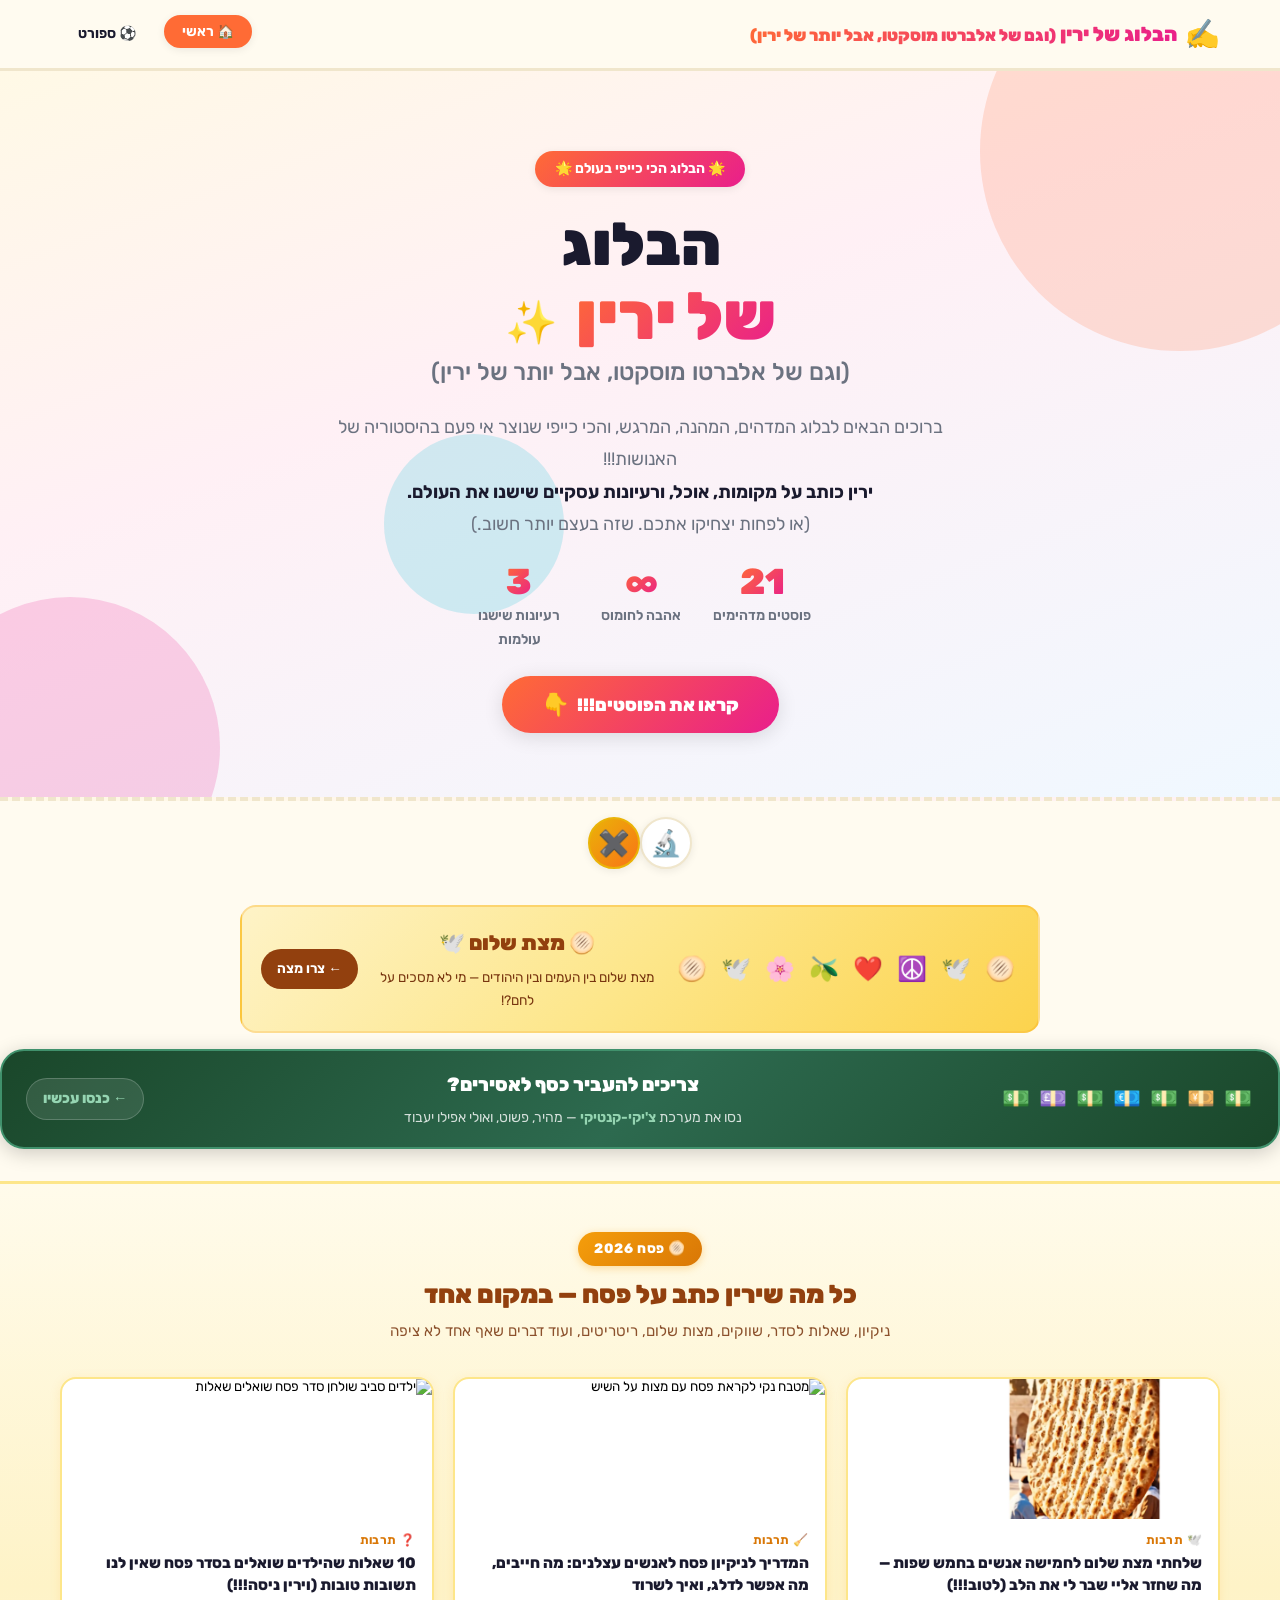
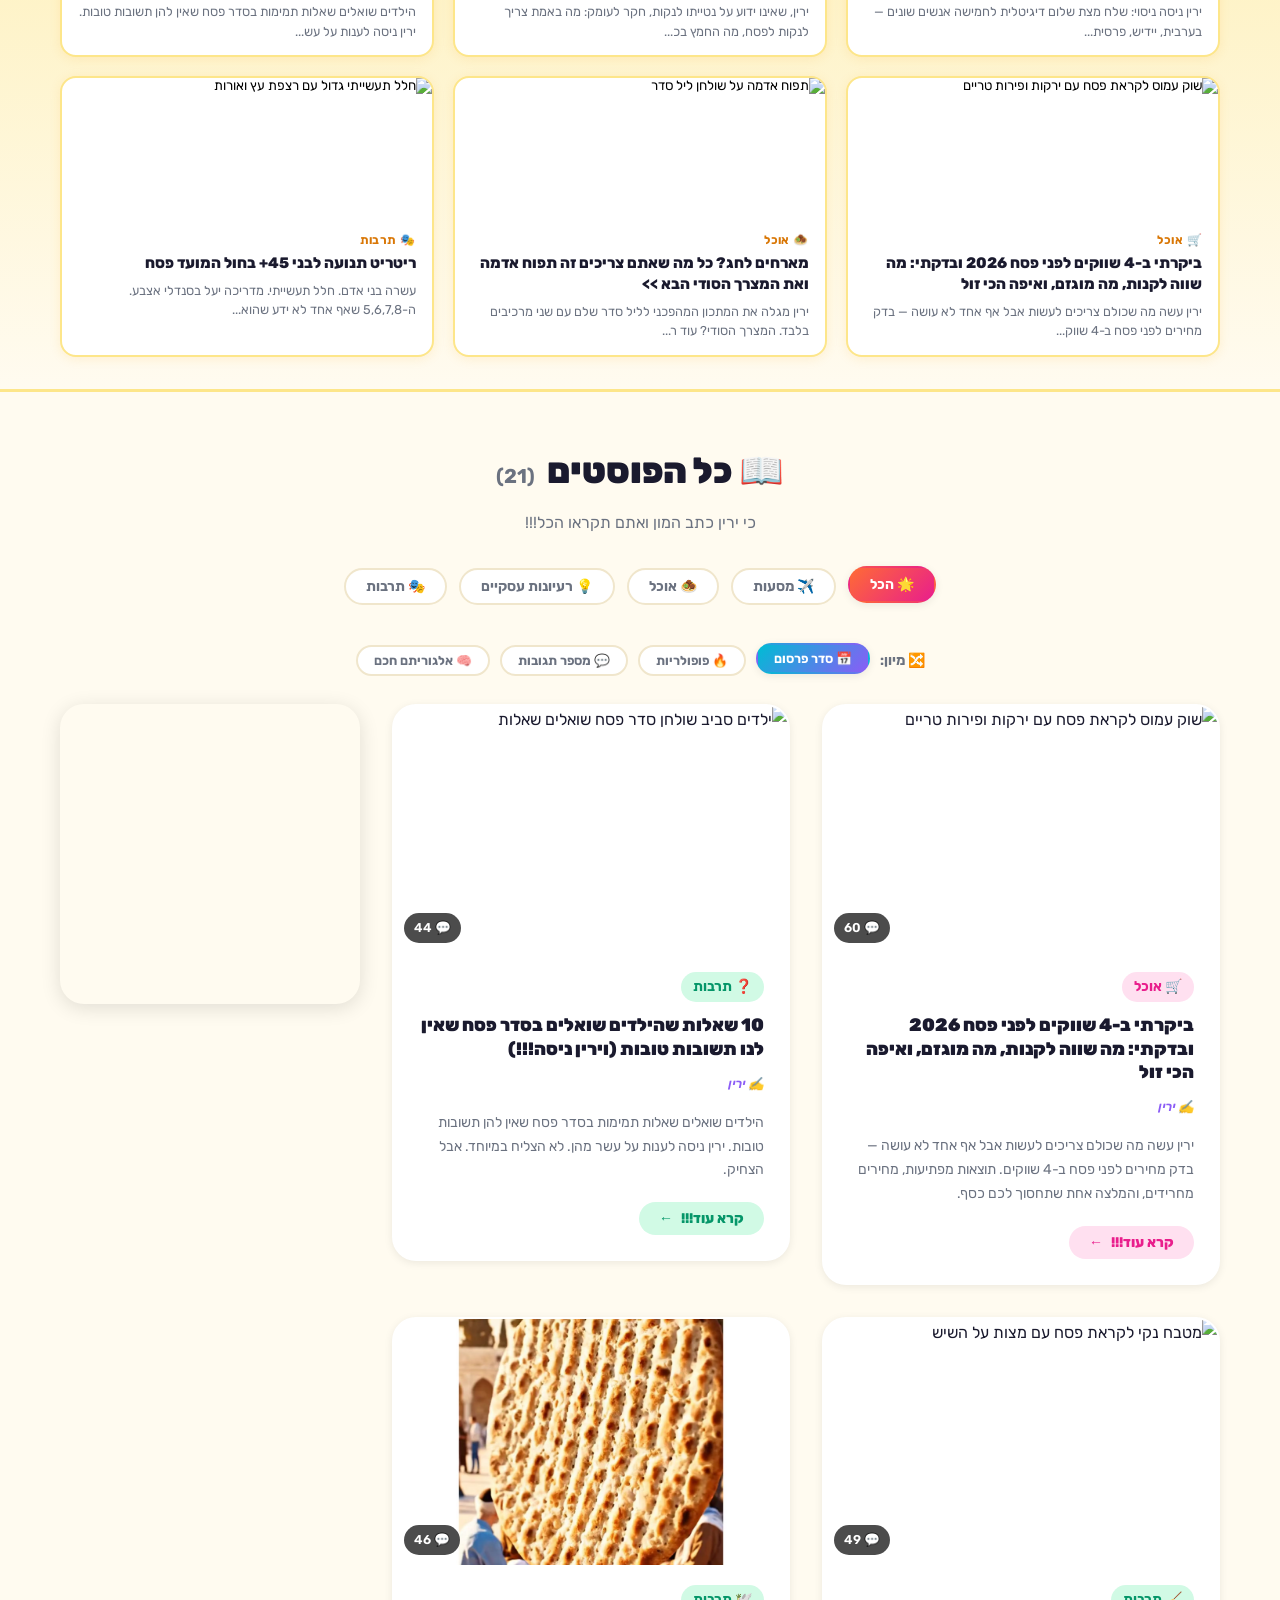
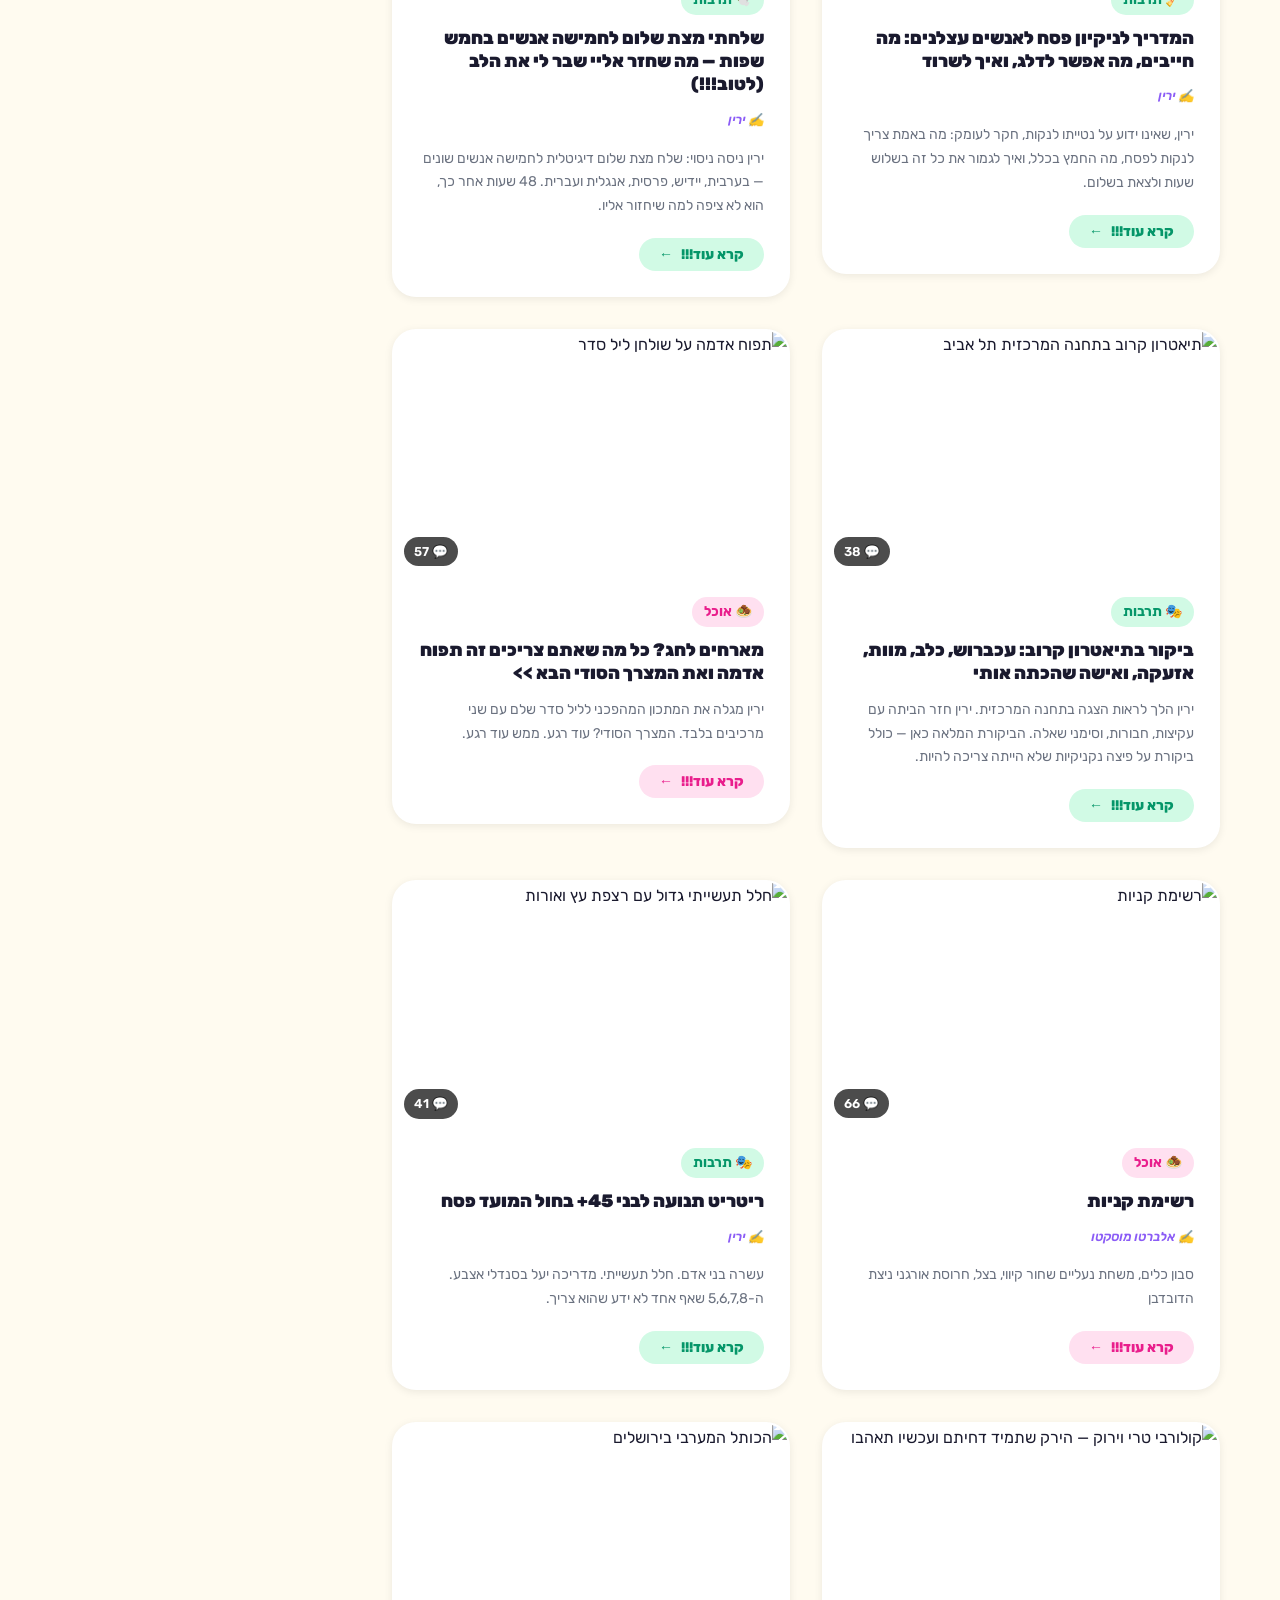
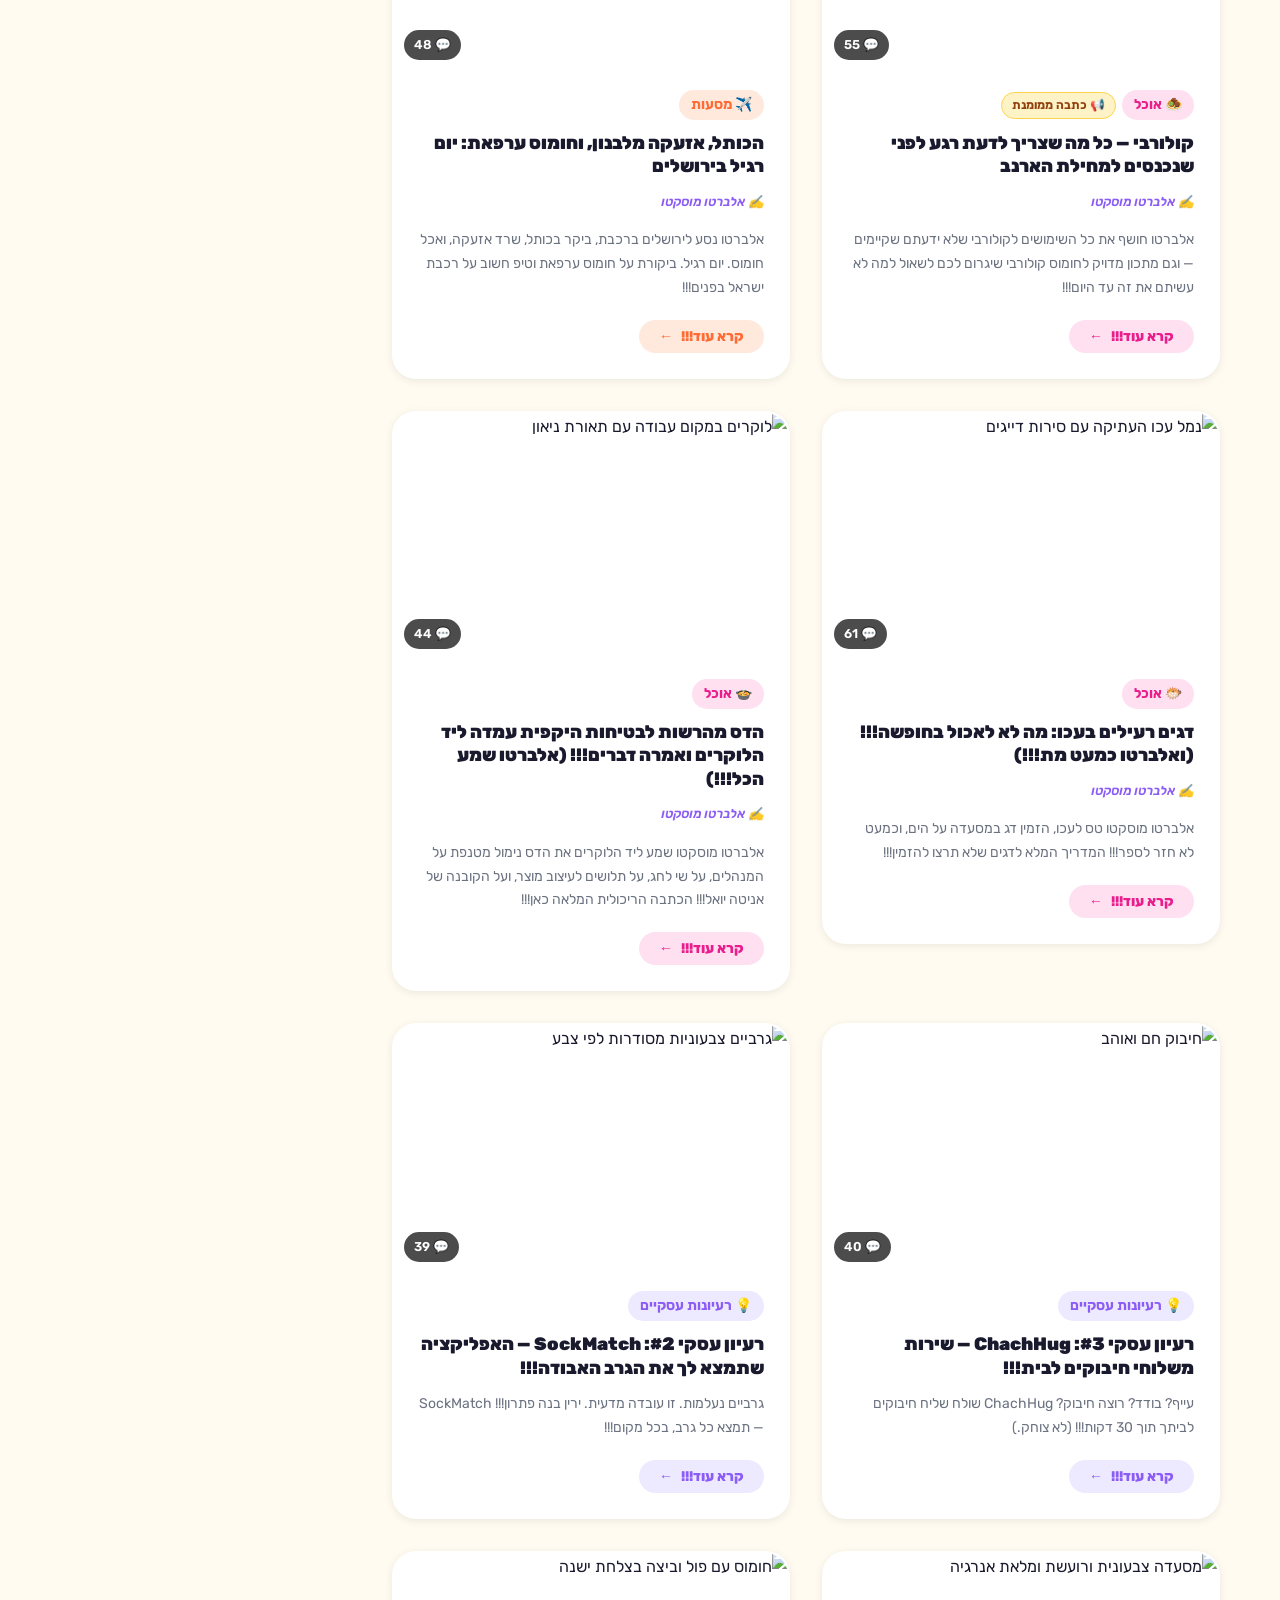
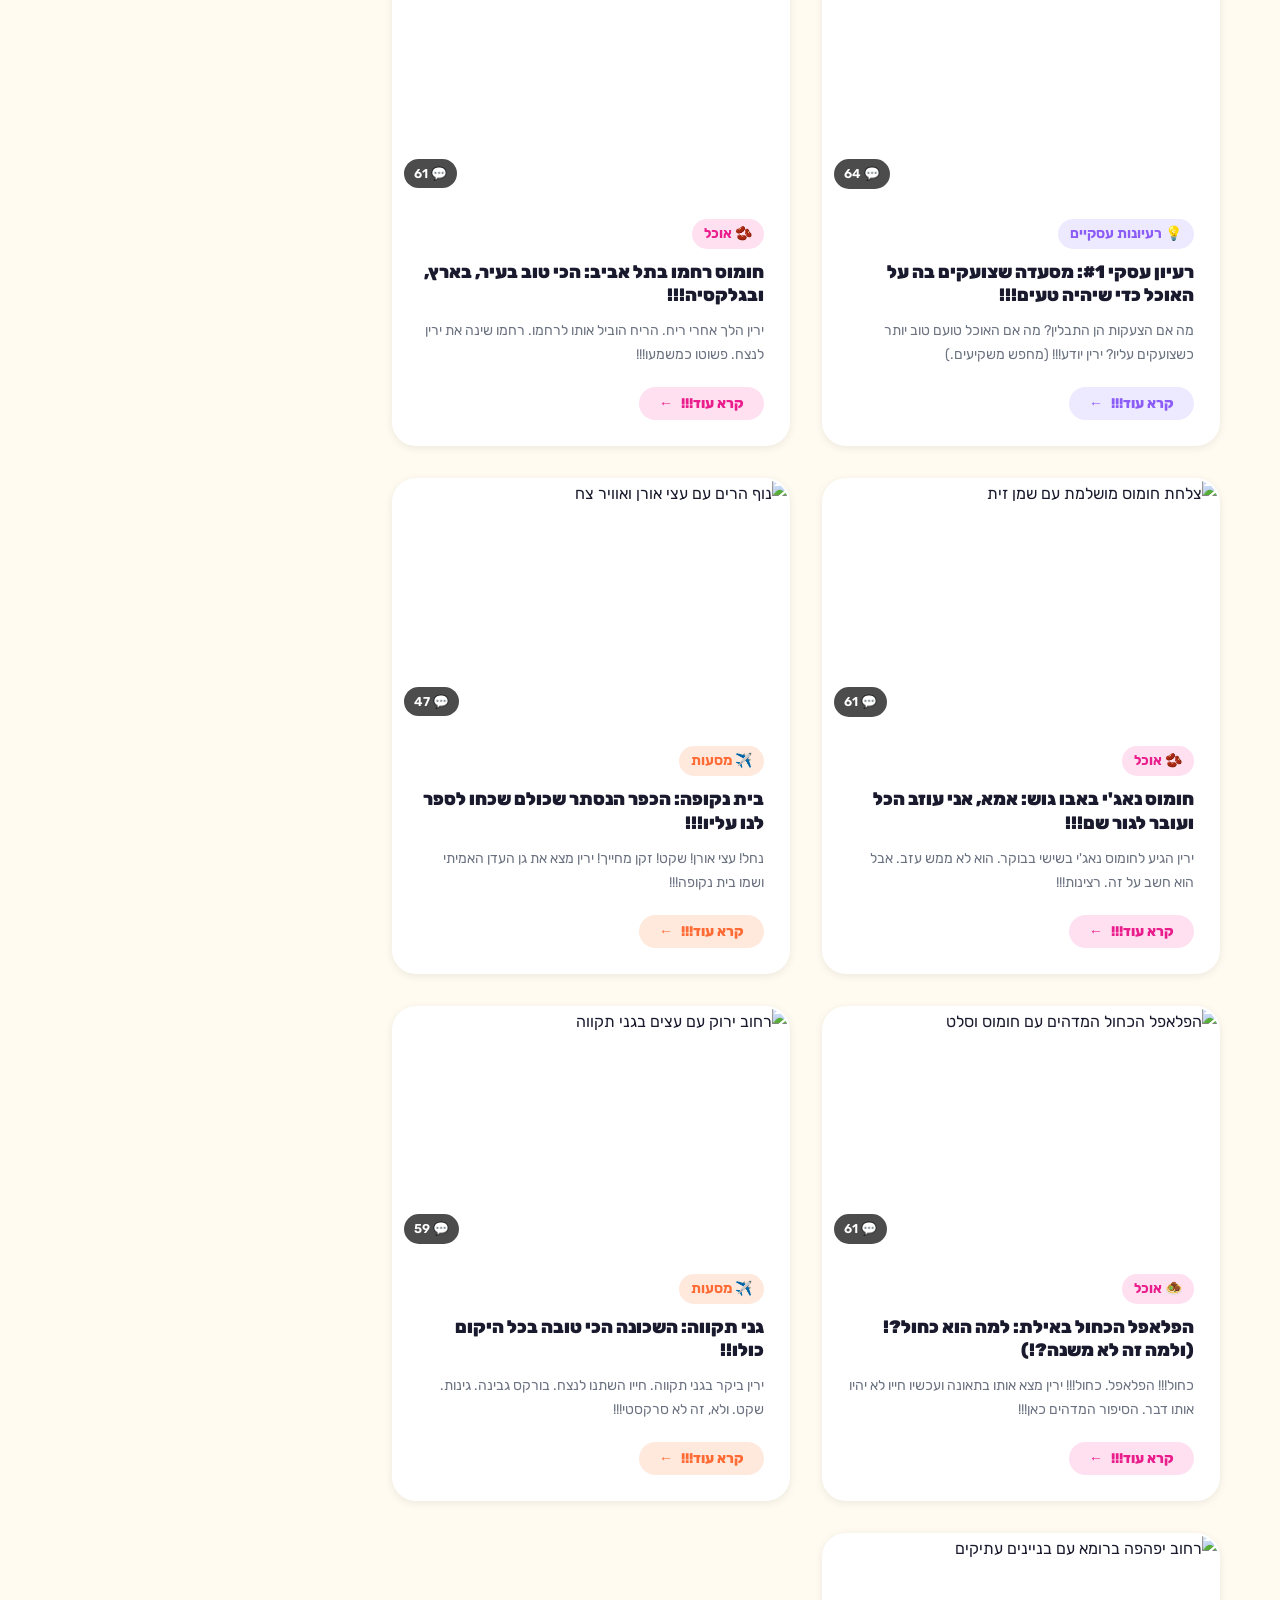
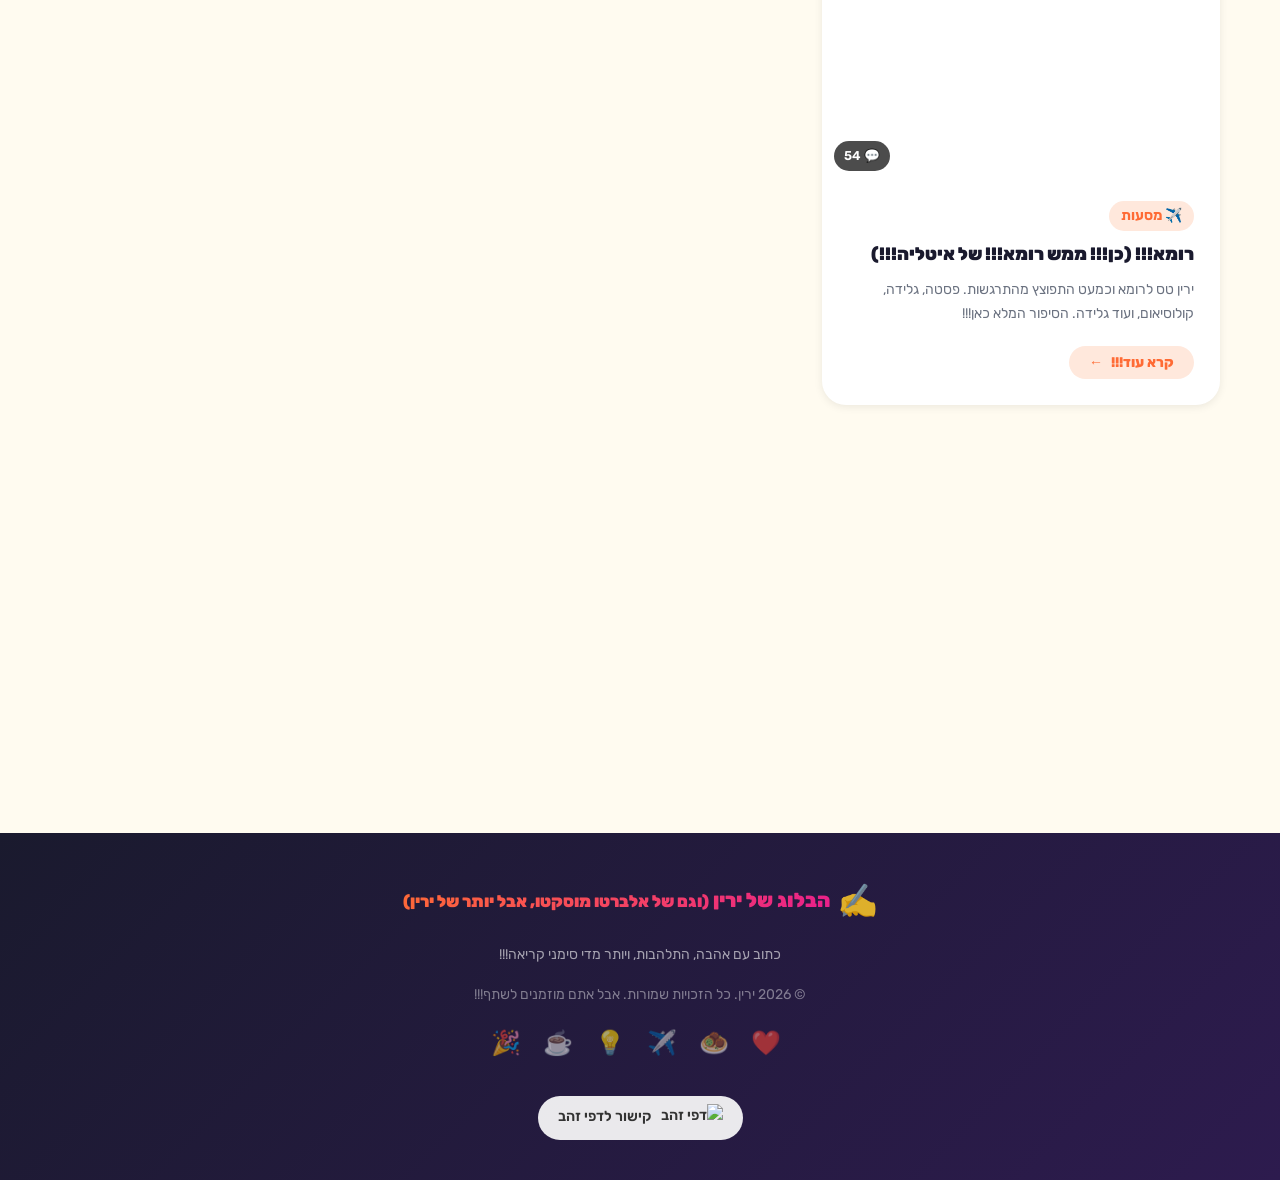
==== commit f405fb0d: "Add ספורטוירין — live BBC Sport feed with Hebrew translation New page at #/sport: fetches BBC Sport " ====
--- a/index.html
+++ b/index.html
@@ -5,6 +5,7 @@
   <meta name="viewport" content="width=device-width, initial-scale=1.0" />
   <meta name="description" content="הבלוג הכי כייפי בישראל — ירין כותב על מקומות מדהימים, אוכל שמשנה חיים, ורעיונות עסקיים שהעולם מחכה להם. פסח 2026: שלחו מצת שלום לכולם!!!" id="meta-description" />
   <meta name="robots" content="max-image-preview:large" />
+  <meta name="google-site-verification" content="Sg-I7HaLv_aOkgqru-tmr3WfpxBYbzNyX9Y1FKwHT0I" />
   <title>הבלוג של ירין 📝</title>
 
   <!-- Canonical -->
@@ -48,6 +49,7 @@
   <link rel="stylesheet" href="css/style.css?v=13" />
   <link rel="stylesheet" href="css/chiki.css?v=1" />
   <link rel="stylesheet" href="css/matza.css?v=1" />
+  <link rel="stylesheet" href="css/sport.css?v=1" />
 
   <!-- Google Analytics -->
   <script async src="https://www.googletagmanager.com/gtag/js?id=G-EW5L814QD7"></script>
@@ -74,6 +76,7 @@
       </div>
       <div class="nav__links">
         <button class="nav__link" id="nav-home" aria-label="דף הבית">🏠 ראשי</button>
+        <button class="nav__link" onclick="window.location.hash='#/sport'; track('nav_sport_click')" aria-label="ספורטוירין">⚽ ספורט</button>
       </div>
     </div>
   </nav>
@@ -123,6 +126,7 @@
        ============================================================ -->
   <script src="js/data.js?v=14"></script>
   <script src="js/chiki.js?v=1"></script>
+  <script src="js/sport.js?v=1"></script>
   <script src="js/animations/dance.js?v=1"></script>
   <script src="js/matza.js?v=2"></script>
   <script src="js/app.js?v=15"></script>
--- a/css/sport.css
+++ b/css/sport.css
@@ -0,0 +1,141 @@
+/* ============================================================
+   ספורטוירין
+   ============================================================ */
+
+.sport-page { min-height: 100vh; background: #f4f6fb; }
+
+/* Hero */
+.sport-hero {
+  background: linear-gradient(135deg, #0d1b2a 0%, #1b2a3e 55%, #0f3460 100%);
+  color: white;
+  padding: 56px 24px 44px;
+  text-align: center;
+  position: relative;
+}
+.sport-hero__inner { max-width: 600px; margin: 0 auto; }
+.sport-back {
+  position: absolute; top: 18px; right: 20px;
+  background: rgba(255,255,255,.12);
+  border: 1px solid rgba(255,255,255,.25);
+  color: white; border-radius: 8px;
+  padding: 7px 16px; cursor: pointer;
+  font-size: .88rem; font-family: inherit;
+  transition: background .2s;
+}
+.sport-back:hover { background: rgba(255,255,255,.22); }
+.sport-title {
+  font-size: clamp(2.2rem, 5vw, 3.4rem);
+  font-weight: 900; margin: 0 0 14px;
+  text-shadow: 0 2px 10px rgba(0,0,0,.4);
+}
+.sport-subtitle {
+  font-size: clamp(.88rem, 2vw, 1.05rem);
+  opacity: .72; line-height: 1.65;
+}
+
+/* Feed */
+.sport-feed {
+  max-width: 760px; margin: 0 auto;
+  padding: 32px 0 72px;
+  display: flex; flex-direction: column; gap: 18px;
+}
+
+/* Loading */
+.sport-loading { text-align: center; padding: 72px 0; color: #777; }
+.sport-loading-icon {
+  font-size: 2.8rem; margin-bottom: 18px;
+  display: inline-block;
+  animation: sport-bounce .8s ease-in-out infinite alternate;
+}
+@keyframes sport-bounce {
+  from { transform: translateY(0); }
+  to   { transform: translateY(-12px); }
+}
+.sport-loading p { line-height: 1.8; }
+
+/* Error */
+.sport-error { text-align: center; padding: 56px 24px; color: #888; line-height: 1.8; }
+.sport-retry {
+  margin-top: 16px; padding: 10px 24px;
+  background: #0f3460; color: white;
+  border: none; border-radius: 8px;
+  cursor: pointer; font-family: inherit; font-size: .95rem;
+  transition: background .2s;
+}
+.sport-retry:hover { background: #1a4a80; }
+
+/* Card */
+.sport-card {
+  background: white; border-radius: 14px;
+  overflow: hidden;
+  box-shadow: 0 2px 10px rgba(0,0,0,.06);
+  border-right: 4px solid #0f3460;
+  animation: sport-in .35s ease both;
+  transition: box-shadow .2s;
+}
+@keyframes sport-in {
+  from { opacity: 0; transform: translateY(12px); }
+  to   { opacity: 1; transform: translateY(0); }
+}
+.sport-card:hover { box-shadow: 0 4px 18px rgba(0,0,0,.1); }
+
+.sport-card__inner {
+  display: flex; align-items: stretch;
+}
+
+.sport-card__img-wrap {
+  flex-shrink: 0; width: 140px;
+  overflow: hidden; display: block;
+}
+.sport-card__img {
+  width: 100%; height: 100%;
+  object-fit: cover; display: block;
+  transition: transform .3s;
+}
+.sport-card:hover .sport-card__img { transform: scale(1.04); }
+
+.sport-card__content {
+  padding: 18px 20px; flex: 1; min-width: 0;
+}
+
+.sport-card__meta {
+  display: flex; align-items: center;
+  gap: 10px; margin-bottom: 8px;
+}
+.sport-card__num {
+  background: #0f3460; color: white;
+  border-radius: 50%;
+  width: 24px; height: 24px;
+  display: flex; align-items: center; justify-content: center;
+  font-size: .72rem; font-weight: 700; flex-shrink: 0;
+}
+.sport-card__date { font-size: .76rem; color: #aaa; }
+
+.sport-card__title {
+  font-size: 1.02rem; font-weight: 700;
+  margin: 0 0 8px; line-height: 1.4;
+}
+.sport-card__title a { color: #111; text-decoration: none; }
+.sport-card__title a:hover { color: #0f3460; text-decoration: underline; }
+
+.sport-card__body {
+  font-size: .88rem; color: #444;
+  margin: 0; line-height: 1.65;
+}
+.sport-card__yarin {
+  color: #0f3460; font-style: italic; font-weight: 500;
+}
+
+/* Mobile — stack image on top */
+@media (max-width: 500px) {
+  .sport-card__inner { flex-direction: column; }
+  .sport-card__img-wrap { width: 100%; height: 160px; }
+}
+
+/* Mobile */
+@media (max-width: 640px) {
+  .sport-hero { padding: 56px 16px 32px; }
+  .sport-back { top: 12px; right: 12px; font-size: .8rem; padding: 6px 12px; }
+  .sport-feed { padding: 20px 16px 48px; }
+  .sport-card { padding: 16px; }
+}
